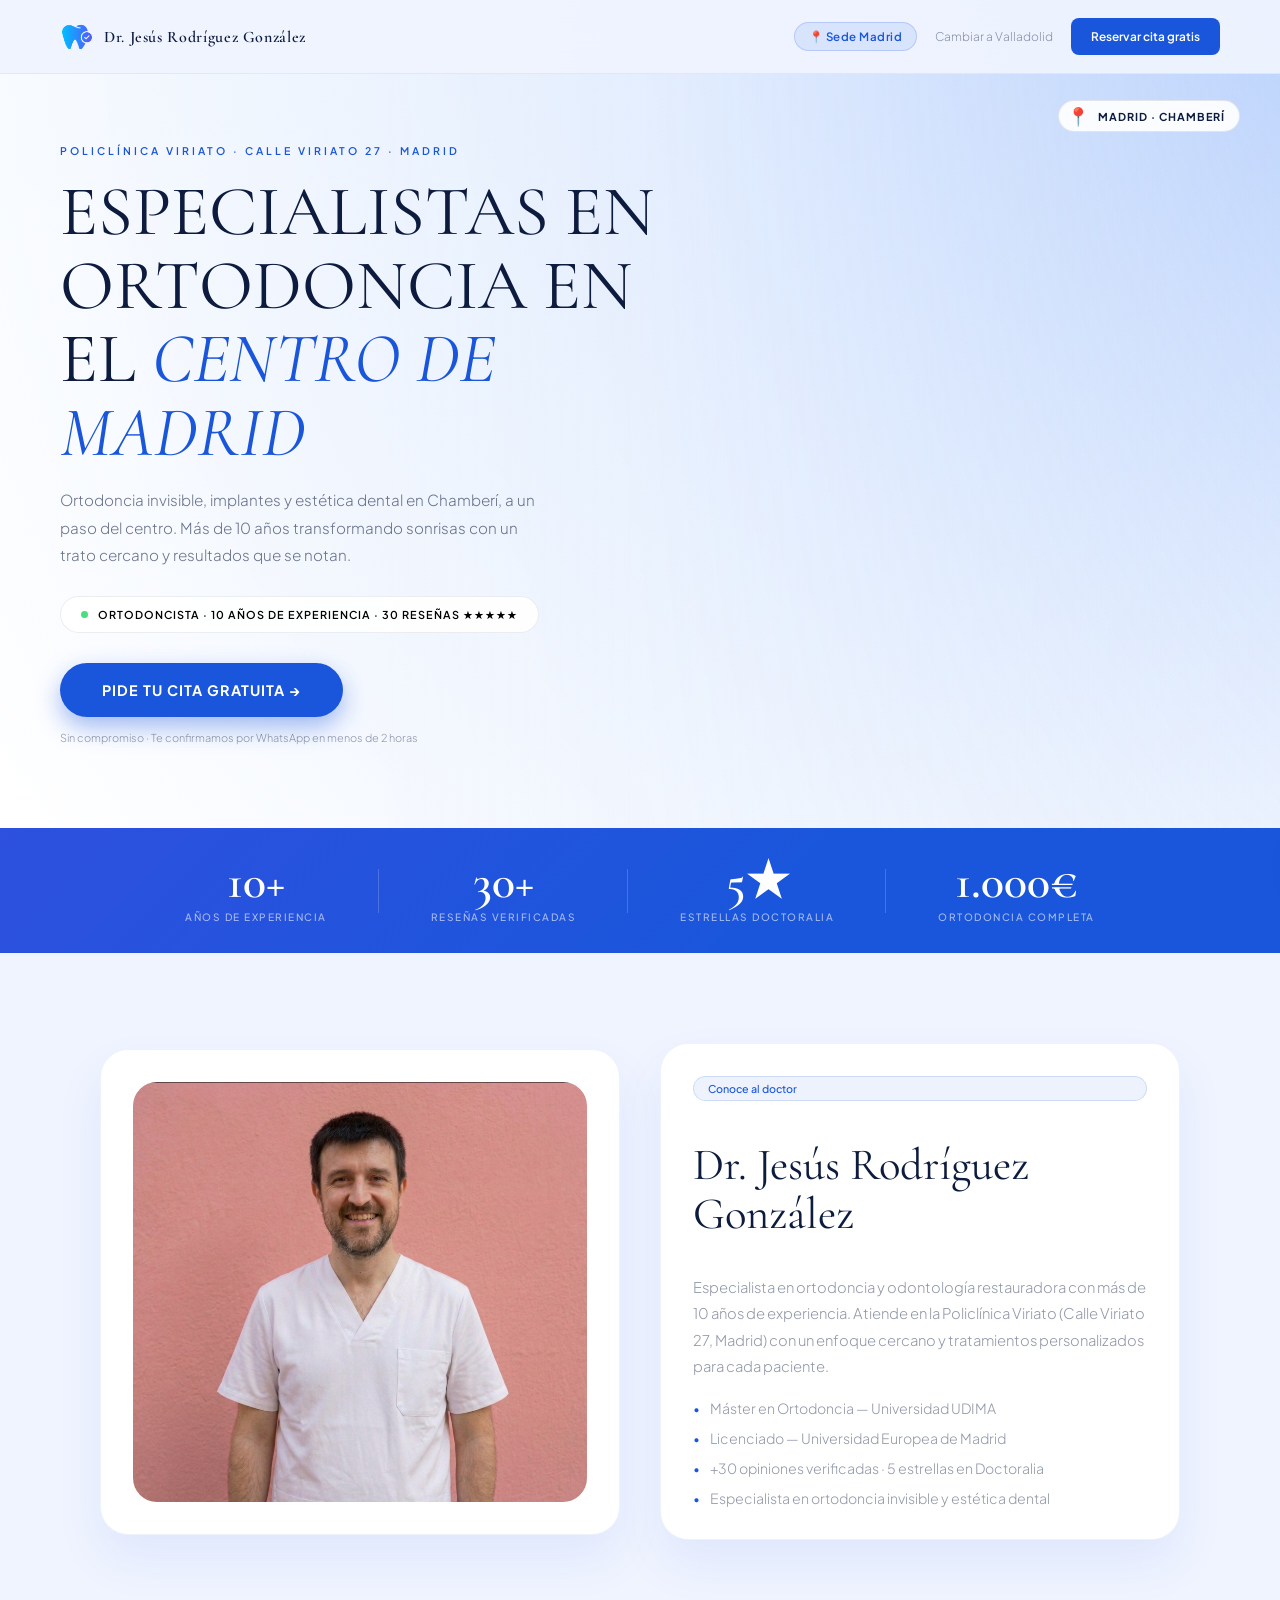
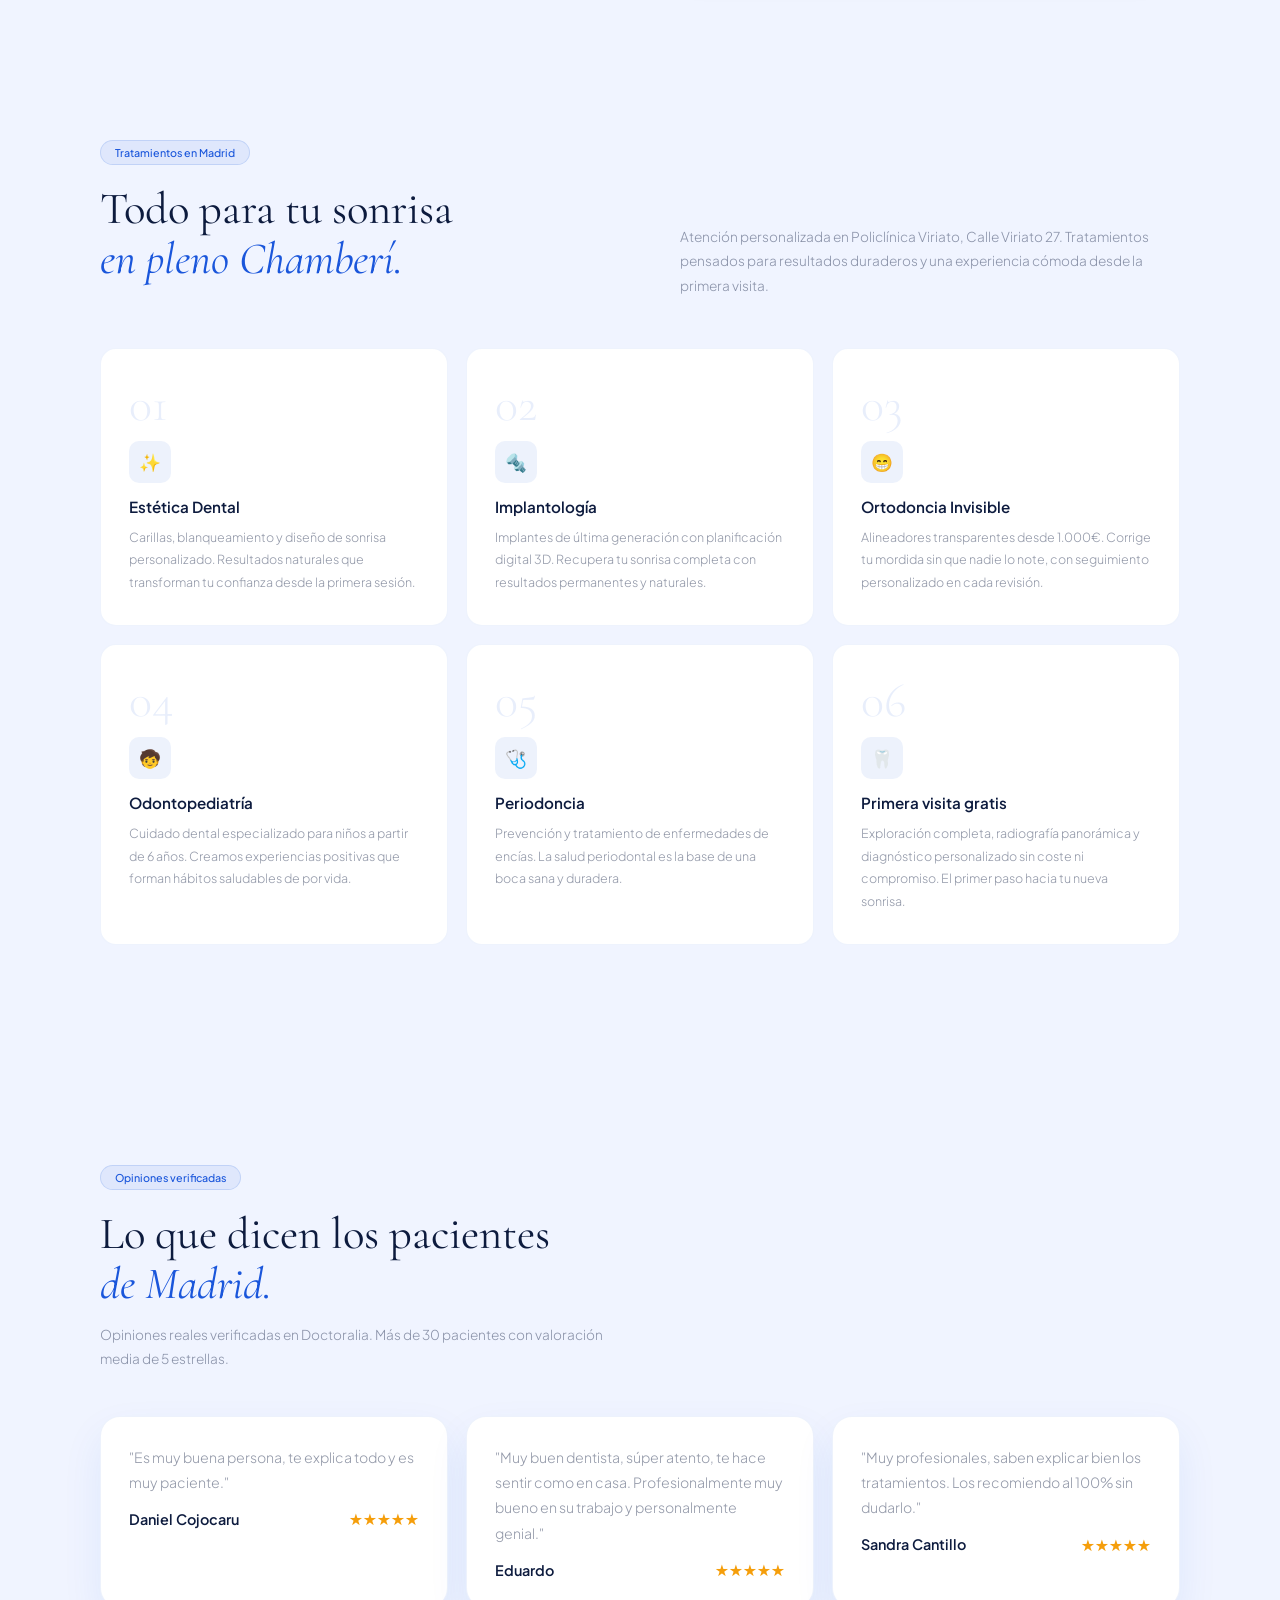
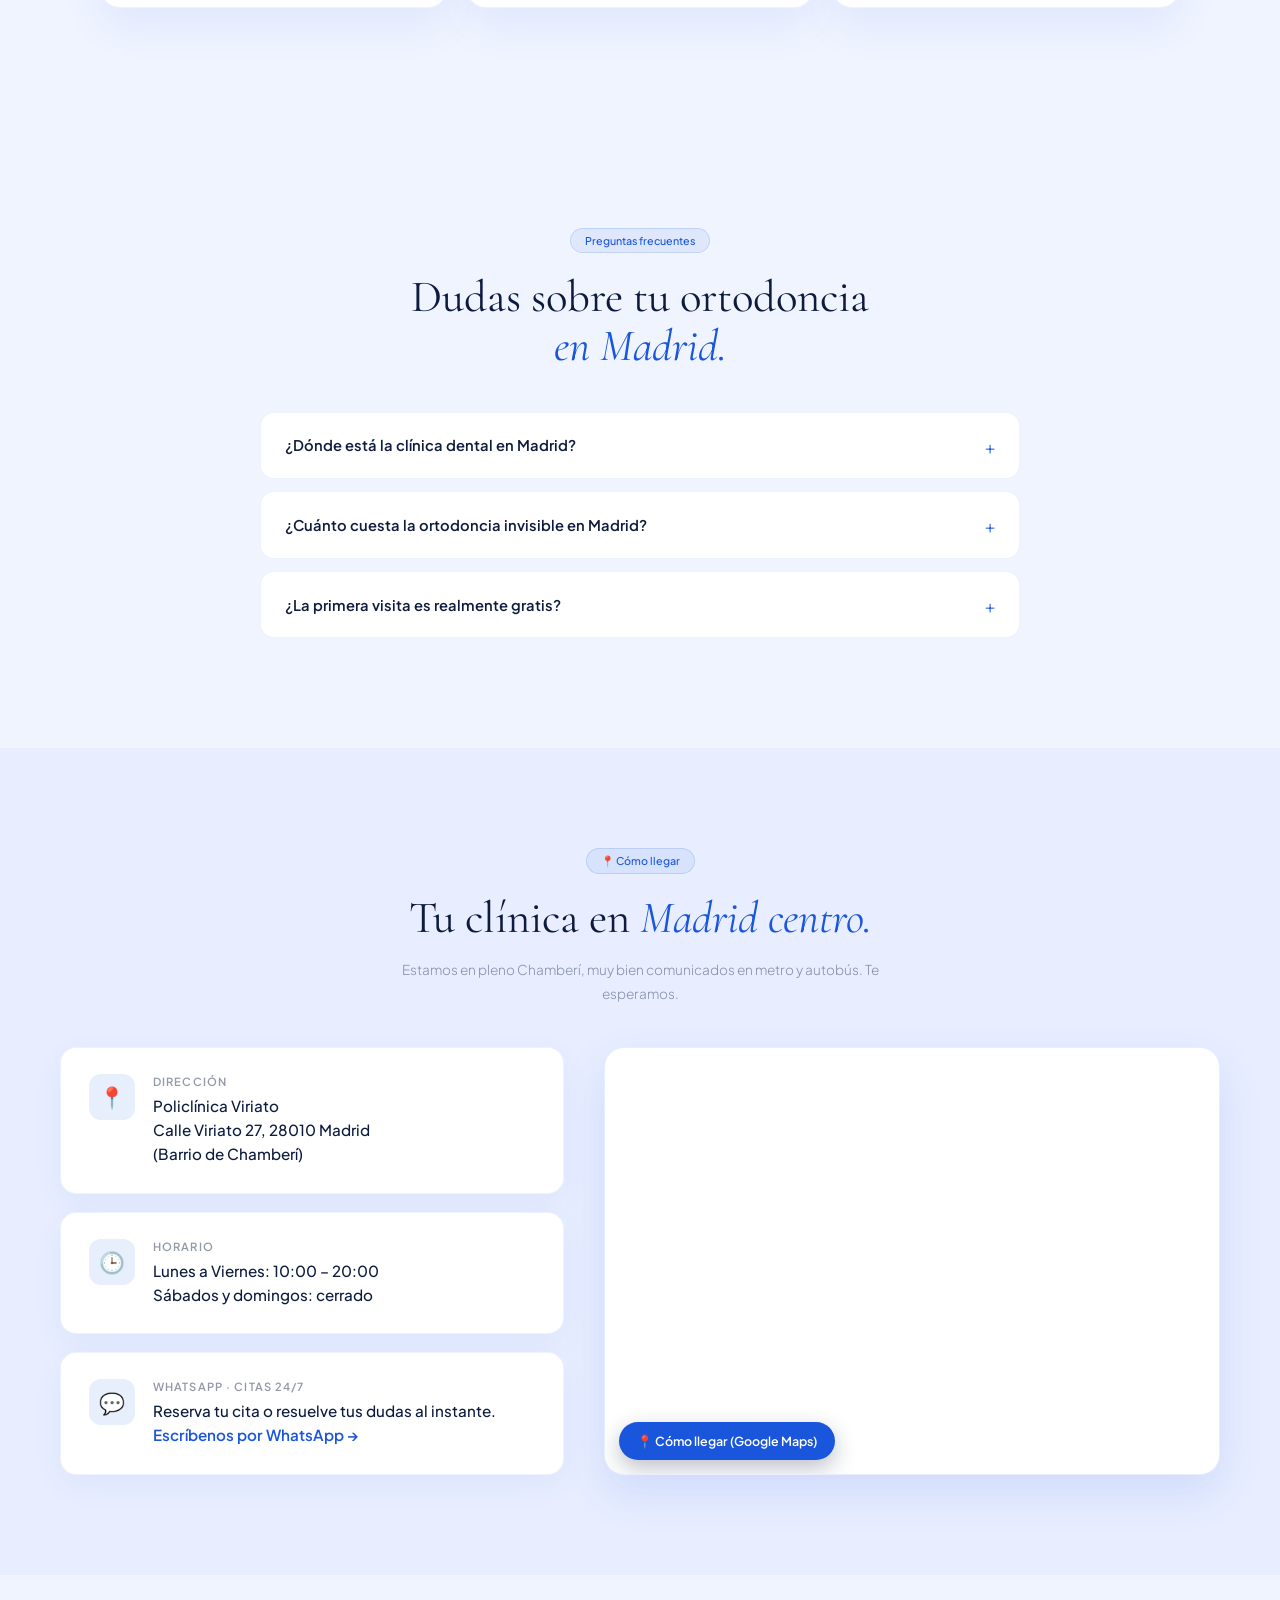
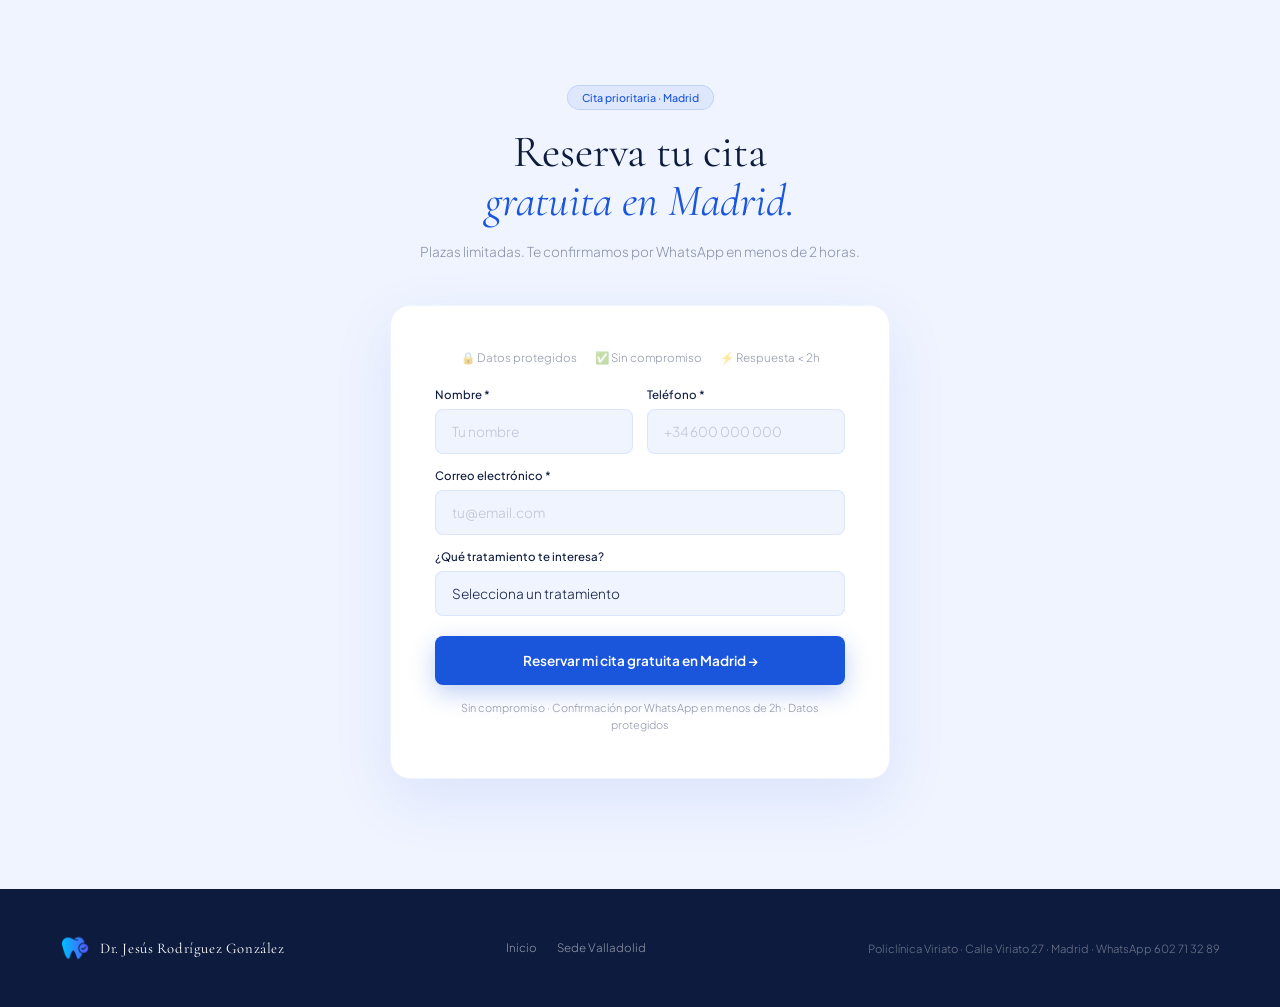
==== madrid/index.html @ 34d4d2a5 "Madrid: cerrado los sabados (corregir horario) https://claude.ai/code/session_01FhBsgZ3GmyFFV3pFYHw4" ====
<!DOCTYPE html>
<html lang="es">
<head>
<meta charset="UTF-8">
<meta name="viewport" content="width=device-width, initial-scale=1.0">
<title>Ortodoncista en Madrid Centro (Chamberí) | Dr. Jesús Rodríguez González · 1ª Visita Gratis</title>
<meta name="description" content="¿Buscas ortodoncista en Madrid? Ortodoncia invisible, implantes y estética dental en Chamberí (Calle Viriato 27). Primera visita gratuita y ortodoncia completa desde 1.000€. ★ 5/5 con +30 reseñas. Pide cita hoy.">
<meta name="keywords" content="ortodoncista Madrid, ortodoncia invisible Madrid, clínica dental Chamberí, dentista Madrid centro, estética dental Madrid, implantes dentales Madrid, dentista Calle Viriato, ortodoncia Madrid precio, dentista cerca de mí Madrid">
<meta name="robots" content="index, follow">
<link rel="canonical" href="https://institutodentalvalladolid.com/madrid">
<!-- SEO local: geolocalización Madrid (Chamberí) -->
<meta name="geo.region" content="ES-MD">
<meta name="geo.placename" content="Madrid, Chamberí">
<meta name="geo.position" content="40.4359785;-3.7012109">
<meta name="ICBM" content="40.4359785, -3.7012109">
<!-- Open Graph / Redes sociales -->
<meta property="og:type" content="business.business">
<meta property="og:locale" content="es_ES">
<meta property="og:site_name" content="Dr. Jesús Rodríguez González">
<meta property="og:title" content="Ortodoncista en Madrid Centro (Chamberí) — 1ª visita gratis">
<meta property="og:description" content="Ortodoncia invisible, implantes y estética dental en Calle Viriato 27. Ortodoncia completa desde 1.000€.">
<meta property="og:url" content="https://institutodentalvalladolid.com/madrid">
<meta property="og:image" content="https://institutodentalvalladolid.com/Jesus.png">
<meta name="twitter:card" content="summary_large_image">
<link rel="shortcut icon" href="../icono.png" type="image/x-icon">
<link href="https://fonts.googleapis.com/css2?family=Cormorant+Garamond:ital,wght@0,300;0,400;0,500;0,600;1,300;1,400&family=Plus+Jakarta+Sans:wght@300;400;500;600;700&display=swap" rel="stylesheet">
<link rel="stylesheet" href="../assets/styles.css">

<!-- SEO LOCAL: datos estructurados de negocio en Madrid -->
<script type="application/ld+json">
{
  "@context": "https://schema.org",
  "@type": "Dentist",
  "name": "Dr. Jesús Rodríguez González — Sede Madrid",
  "image": "https://institutodentalvalladolid.com/Jesus.png",
  "url": "https://institutodentalvalladolid.com/madrid",
  "telephone": "+34602713289",
  "priceRange": "€€",
  "address": {
    "@type": "PostalAddress",
    "streetAddress": "Calle Viriato 27, Policlínica Viriato",
    "addressLocality": "Madrid",
    "postalCode": "28010",
    "addressRegion": "Madrid",
    "addressCountry": "ES"
  },
  "geo": { "@type": "GeoCoordinates", "latitude": 40.4359785, "longitude": -3.7012109 },
  "hasMap": "https://maps.google.com/?q=40.4359785,-3.7012109",
  "openingHoursSpecification": [{
    "@type": "OpeningHoursSpecification",
    "dayOfWeek": ["Monday","Tuesday","Wednesday","Thursday","Friday"],
    "opens": "10:00", "closes": "20:00"
  }],
  "aggregateRating": { "@type": "AggregateRating", "ratingValue": "5", "reviewCount": "30" }
}
</script>
<script type="application/ld+json">
{
  "@context": "https://schema.org",
  "@type": "BreadcrumbList",
  "itemListElement": [
    { "@type": "ListItem", "position": 1, "name": "Inicio", "item": "https://institutodentalvalladolid.com/" },
    { "@type": "ListItem", "position": 2, "name": "Sede Madrid", "item": "https://institutodentalvalladolid.com/madrid" }
  ]
}
</script>
<script type="application/ld+json">
{
  "@context": "https://schema.org",
  "@type": "FAQPage",
  "mainEntity": [
    { "@type": "Question", "name": "¿Dónde está la clínica dental en Madrid?", "acceptedAnswer": { "@type": "Answer", "text": "Estamos en la Policlínica Viriato, Calle Viriato 27 (28010), en el barrio de Chamberí, muy cerca del centro de Madrid y bien comunicados en metro y autobús." } },
    { "@type": "Question", "name": "¿Cuánto cuesta la ortodoncia invisible en Madrid?", "acceptedAnswer": { "@type": "Answer", "text": "La ortodoncia completa con alineadores invisibles está disponible desde 1.000€, con revisiones y retención incluidas y financiación sin intereses." } },
    { "@type": "Question", "name": "¿La primera visita es gratis?", "acceptedAnswer": { "@type": "Answer", "text": "Sí. La primera visita en nuestra sede de Madrid es gratuita e incluye exploración completa, radiografía panorámica y diagnóstico personalizado, sin compromiso." } }
  ]
}
</script>
</head>
<body>
<div id="scroll-progress"></div>

<nav>
  <a href="../index.html" class="nav-logo">
    <img src="../icono.png" alt="Logo Dr. Jesús Rodríguez González" class="nav-logo-icon">
    <span class="nav-logo-text">Dr. Jesús Rodríguez González</span>
  </a>
  <div class="nav-right">
    <span class="nav-sede-badge">📍 Sede Madrid</span>
    <a href="../valladolid/" class="nav-link">Cambiar a Valladolid</a>
    <a href="#reserva" class="nav-cta">Reservar cita gratis</a>
  </div>
</nav>

<!-- ===================== HERO ===================== -->
<section class="hero">
  <div class="hero-photo" style="background-image:url('../Jesus2.png');"></div>
  <div class="hero-overlay"></div>
  <div class="hero-location"><span style="font-size:18px;line-height:1;">📍</span><span>Madrid · Chamberí</span></div>
  <div class="hero-inner">
    <div class="hero-text-panel">
      <div class="hero-tagline reveal">Policlínica Viriato · Calle Viriato 27 · Madrid</div>
      <h1 class="hero-title reveal reveal-delay-1">Especialistas en ortodoncia en el <em>centro de Madrid</em></h1>
      <p class="hero-lead reveal reveal-delay-2">
        Ortodoncia invisible, implantes y estética dental en Chamberí, a un paso del centro.
        Más de 10 años transformando sonrisas con un trato cercano y resultados que se notan.
      </p>
      <div class="hero-pill reveal reveal-delay-2">
        <span class="hero-pill-dot"></span>
        Ortodoncista · 10 años de experiencia · 30 reseñas ★★★★★
      </div>
      <a href="#reserva" class="hero-cta reveal reveal-delay-3">Pide tu cita gratuita →</a>
      <div class="hero-cta-note reveal reveal-delay-3">Sin compromiso · Te confirmamos por WhatsApp en menos de 2 horas</div>
    </div>
  </div>
</section>

<!-- ===================== STATS ===================== -->
<div class="stats-banner">
  <div class="stat-item"><span class="stat-num" data-target="10" data-suffix="+">10+</span><span class="stat-label">Años de experiencia</span></div>
  <div class="stat-item"><span class="stat-num" data-target="30" data-suffix="+">30+</span><span class="stat-label">Reseñas verificadas</span></div>
  <div class="stat-item"><span class="stat-num" data-target="5" data-suffix="★">5★</span><span class="stat-label">Estrellas Doctoralia</span></div>
  <div class="stat-item"><span class="stat-num">1.000€</span><span class="stat-label">Ortodoncia completa</span></div>
</div>

<!-- ===================== ABOUT ===================== -->
<section class="about">
  <div class="about-card reveal reveal-delay-1">
    <img src="../Jesus.png" alt="Dr. Jesús Rodríguez González, ortodoncista en Madrid">
  </div>
  <div class="about-card reveal reveal-delay-2">
    <div class="section-eyebrow">Conoce al doctor</div>
    <h2 class="section-title">Dr. Jesús Rodríguez González</h2>
    <p class="about-text">Especialista en ortodoncia y odontología restauradora con más de 10 años de experiencia. Atiende en la Policlínica Viriato (Calle Viriato 27, Madrid) con un enfoque cercano y tratamientos personalizados para cada paciente.</p>
    <div class="about-list">
      <span>Máster en Ortodoncia — Universidad UDIMA</span>
      <span>Licenciado — Universidad Europea de Madrid</span>
      <span>+30 opiniones verificadas · 5 estrellas en Doctoralia</span>
      <span>Especialista en ortodoncia invisible y estética dental</span>
    </div>
  </div>
</section>

<!-- ===================== SERVICIOS ===================== -->
<section class="section" id="servicios">
  <div class="features-header reveal">
    <div>
      <div class="section-eyebrow">Tratamientos en Madrid</div>
      <h2 class="section-title">Todo para tu sonrisa<br><em>en pleno Chamberí.</em></h2>
    </div>
    <p class="section-desc">Atención personalizada en Policlínica Viriato, Calle Viriato 27. Tratamientos pensados para resultados duraderos y una experiencia cómoda desde la primera visita.</p>
  </div>
  <div class="features-grid">
    <div class="feature-card reveal reveal-delay-1"><div class="feature-num">01</div><div class="feature-icon-wrap">✨</div><div class="feature-title">Estética Dental</div><p class="feature-text">Carillas, blanqueamiento y diseño de sonrisa personalizado. Resultados naturales que transforman tu confianza desde la primera sesión.</p></div>
    <div class="feature-card reveal reveal-delay-2"><div class="feature-num">02</div><div class="feature-icon-wrap">🔩</div><div class="feature-title">Implantología</div><p class="feature-text">Implantes de última generación con planificación digital 3D. Recupera tu sonrisa completa con resultados permanentes y naturales.</p></div>
    <div class="feature-card reveal reveal-delay-3"><div class="feature-num">03</div><div class="feature-icon-wrap">😁</div><div class="feature-title">Ortodoncia Invisible</div><p class="feature-text">Alineadores transparentes desde 1.000€. Corrige tu mordida sin que nadie lo note, con seguimiento personalizado en cada revisión.</p></div>
    <div class="feature-card reveal reveal-delay-1"><div class="feature-num">04</div><div class="feature-icon-wrap">🧒</div><div class="feature-title">Odontopediatría</div><p class="feature-text">Cuidado dental especializado para niños a partir de 6 años. Creamos experiencias positivas que forman hábitos saludables de por vida.</p></div>
    <div class="feature-card reveal reveal-delay-2"><div class="feature-num">05</div><div class="feature-icon-wrap">🩺</div><div class="feature-title">Periodoncia</div><p class="feature-text">Prevención y tratamiento de enfermedades de encías. La salud periodontal es la base de una boca sana y duradera.</p></div>
    <div class="feature-card reveal reveal-delay-3"><div class="feature-num">06</div><div class="feature-icon-wrap">🦷</div><div class="feature-title">Primera visita gratis</div><p class="feature-text">Exploración completa, radiografía panorámica y diagnóstico personalizado sin coste ni compromiso. El primer paso hacia tu nueva sonrisa.</p></div>
  </div>
</section>

<!-- ===================== TESTIMONIOS ===================== -->
<section class="section" id="testimonios">
  <div class="section-eyebrow reveal">Opiniones verificadas</div>
  <h2 class="section-title reveal">Lo que dicen los pacientes<br><em>de Madrid.</em></h2>
  <p class="section-desc reveal" style="margin-top:14px;">Opiniones reales verificadas en Doctoralia. Más de 30 pacientes con valoración media de 5 estrellas.</p>
  <div class="testimonials-grid">
    <article class="testimonial-card reveal reveal-delay-1"><div class="testimonial-body"><p class="testimonial-text">"Es muy buena persona, te explica todo y es muy paciente."</p><div class="testimonial-meta"><span>Daniel Cojocaru</span><span class="testimonial-stars">★★★★★</span></div></div></article>
    <article class="testimonial-card reveal reveal-delay-2"><div class="testimonial-body"><p class="testimonial-text">"Muy buen dentista, súper atento, te hace sentir como en casa. Profesionalmente muy bueno en su trabajo y personalmente genial."</p><div class="testimonial-meta"><span>Eduardo</span><span class="testimonial-stars">★★★★★</span></div></div></article>
    <article class="testimonial-card reveal reveal-delay-3"><div class="testimonial-body"><p class="testimonial-text">"Muy profesionales, saben explicar bien los tratamientos. Los recomiendo al 100% sin dudarlo."</p><div class="testimonial-meta"><span>Sandra Cantillo</span><span class="testimonial-stars">★★★★★</span></div></div></article>
  </div>
</section>

<!-- ===================== FAQ (SEO local + featured snippets) ===================== -->
<section class="section" id="faq">
  <div style="text-align:center;max-width:680px;margin:0 auto;">
    <div class="section-eyebrow reveal">Preguntas frecuentes</div>
    <h2 class="section-title reveal">Dudas sobre tu ortodoncia<br><em>en Madrid.</em></h2>
  </div>
  <div class="faq-list">
    <details class="faq-item reveal reveal-delay-1">
      <summary>¿Dónde está la clínica dental en Madrid?</summary>
      <div class="faq-answer">Estamos en la <strong>Policlínica Viriato, Calle Viriato 27 (28010)</strong>, en pleno barrio de Chamberí, a pocos minutos del centro de Madrid y muy bien comunicados en metro (Iglesia / Quevedo) y autobús.</div>
    </details>
    <details class="faq-item reveal reveal-delay-2">
      <summary>¿Cuánto cuesta la ortodoncia invisible en Madrid?</summary>
      <div class="faq-answer">La ortodoncia completa con alineadores invisibles está disponible <strong>desde 1.000€</strong>, con revisiones y retención final incluidas. Además ofrecemos financiación sin intereses para que cuides tu sonrisa con total tranquilidad.</div>
    </details>
    <details class="faq-item reveal reveal-delay-3">
      <summary>¿La primera visita es realmente gratis?</summary>
      <div class="faq-answer">Sí. Tu primera visita en la sede de Madrid es <strong>gratuita y sin compromiso</strong>: incluye exploración completa, radiografía panorámica y un diagnóstico personalizado con presupuesto cerrado.</div>
    </details>
  </div>
</section>

<!-- ===================== CONTACTO + MAPA ===================== -->
<section class="contact-section" id="contacto">
  <div style="max-width:1200px;margin:0 auto 40px;text-align:center;">
    <div class="section-eyebrow reveal">📍 Cómo llegar</div>
    <h2 class="section-title reveal">Tu clínica en <em>Madrid centro.</em></h2>
    <p class="section-desc reveal" style="margin:10px auto 0;">Estamos en pleno Chamberí, muy bien comunicados en metro y autobús. Te esperamos.</p>
  </div>
  <div class="contact-container">
    <div class="contact-info">
      <div class="contact-card reveal reveal-delay-1">
        <div class="contact-icon">📍</div>
        <div>
          <div class="contact-card-title">Dirección</div>
          <div class="contact-card-value">Policlínica Viriato<br>Calle Viriato 27, 28010 Madrid<br>(Barrio de Chamberí)</div>
        </div>
      </div>
      <div class="contact-card reveal reveal-delay-2">
        <div class="contact-icon">🕒</div>
        <div>
          <div class="contact-card-title">Horario</div>
          <div class="contact-card-value">Lunes a Viernes: 10:00 – 20:00<br>Sábados y domingos: cerrado</div>
        </div>
      </div>
      <div class="contact-card reveal reveal-delay-3">
        <div class="contact-icon">💬</div>
        <div>
          <div class="contact-card-title">WhatsApp · Citas 24/7</div>
          <div class="contact-card-value">Reserva tu cita o resuelve tus dudas al instante.<br><a href="https://wa.me/34602713289?text=Hola%2C%20quiero%20pedir%20cita%20en%20la%20sede%20de%20Madrid" target="_blank" rel="noopener">Escríbenos por WhatsApp →</a></div>
        </div>
      </div>
    </div>
    <div class="contact-map reveal reveal-delay-2">
      <iframe
        src="https://www.openstreetmap.org/export/embed.html?bbox=-3.7052%2C40.4335%2C-3.6972%2C40.4385&layer=mapnik&marker=40.4359785%2C-3.7012109"
        style="border:0;width:100%;height:100%;min-height:400px;display:block;"
        loading="lazy" title="Ubicación sede Madrid — Policlínica Viriato, Calle Viriato 27"></iframe>
      <a class="map-cta" href="https://www.google.com/maps/dir/?api=1&destination=40.4359785,-3.7012109" target="_blank" rel="noopener">📍 Cómo llegar (Google Maps)</a>
    </div>
  </div>
</section>

<!-- ===================== FORMULARIO DE CAPTACIÓN ===================== -->
<section class="form-section" id="reserva">
  <div class="section-eyebrow reveal" style="margin:0 auto 18px;">Cita prioritaria · Madrid</div>
  <h2 class="section-title reveal">Reserva tu cita<br><em>gratuita en Madrid.</em></h2>
  <p class="section-desc reveal" style="margin:10px auto 0;text-align:center;">Plazas limitadas. Te confirmamos por WhatsApp en menos de 2 horas.</p>

  <div class="form-wrap reveal">
    <div class="form-trust" style="margin-bottom:22px;">
      <span>🔒 Datos protegidos</span><span>✅ Sin compromiso</span><span>⚡ Respuesta &lt; 2h</span>
    </div>

    <div class="form-error-msg" id="form-error">
      Ha ocurrido un error al enviar el formulario. Por favor, inténtalo de nuevo o escríbenos por WhatsApp al 602 71 32 89.
    </div>

    <!-- action apunta al webhook de n8n · method POST · funciona también sin JavaScript -->
    <form id="lead-form" action="https://clinicas-dentales-n8n.blpzay.easypanel.host/webhook/dental-lead-web" method="POST">
      <!-- CAMPO OCULTO CLAVE PARA LA AUTOMATIZACIÓN POR SEDE -->
      <input type="hidden" name="sede" value="madrid">

      <div id="form-fields">
        <div class="form-row">
          <div class="form-group">
            <label class="form-label" for="f-nombre">Nombre *</label>
            <input type="text" id="f-nombre" name="nombre" class="form-input" placeholder="Tu nombre" required>
          </div>
          <div class="form-group">
            <label class="form-label" for="f-telefono">Teléfono *</label>
            <input type="tel" id="f-telefono" name="telefono" class="form-input" placeholder="+34 600 000 000" required>
          </div>
        </div>
        <div class="form-group">
          <label class="form-label" for="f-email">Correo electrónico *</label>
          <input type="email" id="f-email" name="email" class="form-input" placeholder="tu@email.com" required>
        </div>
        <div class="form-group">
          <label class="form-label" for="f-tratamiento">¿Qué tratamiento te interesa?</label>
          <select id="f-tratamiento" name="tratamiento" class="form-select">
            <option value="" disabled selected>Selecciona un tratamiento</option>
            <option>Revisión y limpieza</option>
            <option>Estética dental</option>
            <option>Implantes dentales</option>
            <option>Ortodoncia invisible</option>
            <option>Otro tratamiento</option>
          </select>
        </div>
        <button class="btn-submit" id="btn-submit" type="submit">Reservar mi cita gratuita en Madrid →</button>
        <p class="form-note">Sin compromiso · Confirmación por WhatsApp en menos de 2h · Datos protegidos</p>
      </div>
    </form>

    <div class="form-success" id="form-success">
      <div class="form-success-icon">✅</div>
      <div class="form-success-title">¡Solicitud recibida!</div>
      <p class="form-success-text">En menos de 2 horas recibirás un WhatsApp del equipo de Madrid para confirmar tu cita gratuita.<br><br>Revisa también tu email, te hemos enviado un resumen de tu solicitud.</p>
    </div>
  </div>
</section>

<footer>
  <a href="../index.html" class="footer-logo">
    <img src="../icono.png" alt="Logo" class="footer-logo-icon">
    <span class="footer-logo-text">Dr. Jesús Rodríguez González</span>
  </a>
  <div class="footer-links">
    <a href="../index.html">Inicio</a>
    <a href="../valladolid/">Sede Valladolid</a>
  </div>
  <div class="footer-text">Policlínica Viriato · Calle Viriato 27 · Madrid · WhatsApp 602 71 32 89</div>
</footer>

<div id="toast"></div>

<script src="../assets/app.js"></script>
</body>
</html>
---- assets/styles.css ----
/* =================================================================
   Dr. Jesús Rodríguez González — Sistema de diseño compartido
   Arquitectura "Landing por Sede" (Madrid · Valladolid)
   Una única fuente de estilos para HOME + ambas sedes.
   ================================================================= */

*, *::before, *::after { margin: 0; padding: 0; box-sizing: border-box; }

:root {
  --blue: #1a56db;
  --blue-light: #3b82f6;
  --blue-soft: rgba(26,86,219,0.1);
  --bg: #f0f4ff;
  --bg2: #e8eeff;
  --dark: #0d1b3e;
  --text: #0d1b3e;
  --text-muted: rgba(13,27,62,0.45);
  --text-light: rgba(13,27,62,0.6);
  --white: #ffffff;
  /* Acento secundario para diferenciar la sede de Valladolid */
  --green: #0e9f6e;
  --green-light: #31c48d;
}

html { scroll-behavior: smooth; }
body {
  background: var(--bg);
  color: var(--text);
  font-family: 'Plus Jakarta Sans', sans-serif;
  font-weight: 300;
  overflow-x: hidden;
}

/* Acento por sede: añadir class="sede-valladolid" al <body> */
body.sede-valladolid {
  --blue: #0e9f6e;
  --blue-light: #31c48d;
  --blue-soft: rgba(14,159,110,0.1);
}

a { color: inherit; }

/* =================== NAV =================== */
nav {
  position: fixed; top: 0; left: 0; right: 0; z-index: 100;
  padding: 18px 60px;
  display: flex; justify-content: space-between; align-items: center;
  background: rgba(240,244,255,0.94);
  backdrop-filter: blur(20px);
  border-bottom: 1px solid rgba(26,86,219,0.08);
  transition: padding 0.35s ease, box-shadow 0.35s ease;
}
nav.scrolled { padding: 10px 60px; box-shadow: 0 6px 28px rgba(26,86,219,0.13); }
.nav-logo { display: flex; align-items: center; gap: 10px; text-decoration: none; }
.nav-logo-icon { width: 34px; height: 34px; object-fit: contain; }
.nav-logo-text {
  font-family: 'Cormorant Garamond', serif;
  font-size: 1rem; font-weight: 600; color: var(--dark); letter-spacing: 0.04em;
}
.nav-sede-badge {
  display: inline-flex; align-items: center; gap: 7px;
  background: var(--blue-soft); border: 1px solid rgba(26,86,219,0.18);
  color: var(--blue); padding: 6px 14px; border-radius: 50px;
  font-size: 0.72rem; font-weight: 600; letter-spacing: 0.04em;
}
.nav-right { display: flex; align-items: center; gap: 18px; }
.nav-link { font-size: 0.75rem; color: var(--text-muted); text-decoration: none; transition: color 0.3s; }
.nav-link:hover { color: var(--blue); }
.nav-cta {
  display: inline-flex; align-items: center; justify-content: center;
  background: var(--blue); color: white;
  padding: 11px 20px; font-size: 0.74rem; font-weight: 600;
  text-decoration: none; border: none; border-radius: 8px;
  transition: all 0.3s ease; cursor: pointer;
}
.nav-cta:hover { background: var(--blue-light); box-shadow: 0 4px 14px rgba(26,86,219,0.25); transform: translateY(-1px); }

/* =================== HERO BASE =================== */
.hero {
  position: relative; width: 100%; min-height: 92vh;
  overflow: hidden; display: flex; align-items: center;
  background: linear-gradient(180deg, rgba(59,130,246,0.08) 0%, rgba(255,255,255,0.96) 100%);
  padding: 120px 0 60px;
}
.hero-photo {
  position: absolute; inset: 0;
  background-position: center 25%; background-size: cover; background-repeat: no-repeat;
  filter: brightness(1) saturate(1.4);
  pointer-events: none; z-index: 0; will-change: transform;
}
.hero-overlay {
  position: absolute; inset: 0;
  background: radial-gradient(circle at top right, rgba(59,130,246,0.22), transparent 100%),
              linear-gradient(90deg, rgba(255,255,255,0.96) 30%, rgba(255,255,255,0.9) 50%, transparent 100%);
  z-index: 1;
}
.hero-inner {
  position: relative; z-index: 2; width: 100%; max-width: 1280px; margin: 0 auto;
  display: flex; justify-content: flex-start; padding: 0 60px;
}
.hero-text-panel { width: 52%; display: flex; flex-direction: column; justify-content: center; }
.hero-tagline { font-size: 0.66rem; font-weight: 600; letter-spacing: 3px; text-transform: uppercase; color: var(--blue); margin-bottom: 18px; }
.hero-title { font-family: 'Cormorant Garamond', serif; font-size: clamp(2.4rem, 6vw, 4.4rem); font-weight: 400; line-height: 1.05; color: var(--dark); text-transform: uppercase; margin-bottom: 16px; }
.hero-title em { font-style: italic; color: var(--blue); }
.hero-lead { font-size: 0.95rem; line-height: 1.8; color: var(--text-light); max-width: 480px; margin-bottom: 28px; }
.hero-pill {
  display: inline-flex; align-items: center; gap: 10px;
  background: rgba(255,255,255,0.95); border: 1px solid rgba(13,27,62,0.08);
  color: #000; font-size: 0.68rem; font-weight: 600; letter-spacing: 1px;
  text-transform: uppercase; padding: 11px 20px; border-radius: 50px;
  margin-bottom: 30px; width: fit-content;
}
.hero-pill-dot { width: 7px; height: 7px; background: #4ade80; border-radius: 50%; flex-shrink: 0; animation: heroPulse 1.8s infinite; }
@keyframes heroPulse { 0%,100%{opacity:1} 50%{opacity:.2} }
.hero-cta {
  display: inline-block; background: var(--blue); color: white;
  font-size: 0.9rem; font-weight: 700; letter-spacing: 1px; text-transform: uppercase;
  text-decoration: none; padding: 18px 42px; border-radius: 60px; width: fit-content;
  border: none; cursor: pointer; transition: all 0.3s ease;
  box-shadow: 0 10px 25px rgba(26,86,219,0.4); animation: ctaPulse 2.4s infinite;
}
.hero-cta:hover { background: var(--blue-light); transform: translateY(-3px); box-shadow: 0 15px 35px rgba(26,86,219,0.6); }
@keyframes ctaPulse { 0%{box-shadow:0 0 0 0 rgba(26,86,219,0.4);} 70%{box-shadow:0 0 0 14px rgba(26,86,219,0);} 100%{box-shadow:0 0 0 0 rgba(26,86,219,0);} }
.hero-cta-note { margin-top: 14px; font-size: 0.68rem; color: var(--text-muted); }
.hero-location {
  position: absolute; top: 100px; right: 40px; z-index: 10;
  display: flex; align-items: center; gap: 8px;
  background: rgba(255,255,255,0.9); border: 1px solid rgba(13,27,62,0.1);
  border-radius: 50px; padding: 6px 14px 6px 8px; backdrop-filter: blur(6px);
  font-size: 0.68rem; font-weight: 700; color: var(--dark); letter-spacing: 1px; text-transform: uppercase;
}

/* =================== STATS BANNER =================== */
.stats-banner { background: var(--blue); padding: 30px 60px; display: flex; justify-content: center; overflow: hidden; position: relative; }
.stats-banner::before { content: ''; position: absolute; inset: 0; background: linear-gradient(135deg, rgba(124,58,237,0.2) 0%, transparent 60%); pointer-events: none; }
.stat-item { display: flex; flex-direction: column; align-items: center; padding: 0 52px; position: relative; }
.stat-item:not(:last-child)::after { content: ''; position: absolute; right: 0; top: 50%; transform: translateY(-50%); width: 1px; height: 44px; background: rgba(255,255,255,0.18); }
.stat-num { font-family: 'Cormorant Garamond', serif; font-size: 3rem; font-weight: 600; color: white; line-height: 1; }
.stat-label { font-size: 0.63rem; font-weight: 500; color: rgba(255,255,255,0.6); text-transform: uppercase; letter-spacing: 1.5px; margin-top: 5px; text-align: center; }

/* =================== SECTION HELPERS =================== */
.section { padding: 110px 60px; max-width: 1200px; margin: 0 auto; }
.section-eyebrow { display: inline-flex; align-items: center; gap: 8px; background: rgba(26,86,219,0.08); border: 1px solid rgba(26,86,219,0.15); color: var(--blue); padding: 5px 14px; border-radius: 100px; font-size: 0.67rem; font-weight: 500; margin-bottom: 20px; }
.section-title { font-family: 'Cormorant Garamond', serif; font-size: clamp(2rem, 3.5vw, 3.2rem); font-weight: 400; line-height: 1.1; color: var(--dark); margin-bottom: 14px; }
.section-title em { font-style: italic; color: var(--blue); }
.section-desc { font-size: 0.85rem; line-height: 1.8; color: var(--text-muted); max-width: 520px; }

/* =================== ABOUT =================== */
.about { padding: 90px 60px; max-width: 1200px; margin: 0 auto; display: grid; grid-template-columns: 1fr 1fr; gap: 40px; align-items: center; }
.about-card { background: white; border-radius: 28px; border: 1px solid rgba(26,86,219,0.08); padding: 32px; box-shadow: 0 24px 48px rgba(26,86,219,0.08); display: grid; gap: 20px; }
.about-card img { width: 100%; border-radius: 24px; object-fit: cover; min-height: 420px; }
.about-text { font-size: 0.92rem; line-height: 1.8; color: var(--text-muted); }
.about-list { display: grid; gap: 12px; font-size: 0.88rem; color: var(--text-muted); }
.about-list span { display: inline-flex; align-items: center; gap: 10px; }
.about-list span::before { content: '•'; color: var(--blue); }

/* =================== FEATURES / SERVICES =================== */
.features-header { display: grid; grid-template-columns: 1fr 1fr; gap: 80px; align-items: end; margin-bottom: 50px; }
.features-grid { display: grid; grid-template-columns: repeat(3,1fr); gap: 18px; }
.feature-card { background: white; border-radius: 16px; padding: 32px 28px; border: 1px solid rgba(26,86,219,0.07); transition: all 0.3s; position: relative; overflow: hidden; }
.feature-card::before { content: ''; position: absolute; inset: 0; background: linear-gradient(135deg, rgba(26,86,219,0.04) 0%, transparent 60%); opacity: 0; transition: opacity 0.3s; pointer-events: none; }
.feature-card:hover { transform: translateY(-4px); box-shadow: 0 20px 48px rgba(26,86,219,0.1); border-color: rgba(26,86,219,0.18); }
.feature-card:hover::before { opacity: 1; }
.feature-num { font-family: 'Cormorant Garamond', serif; font-size: 3rem; font-weight: 300; color: var(--blue-soft); line-height: 1; margin-bottom: 12px; }
.feature-icon-wrap { width: 42px; height: 42px; background: rgba(26,86,219,0.08); border-radius: 10px; display: flex; align-items: center; justify-content: center; font-size: 1.1rem; margin-bottom: 14px; }
.feature-title { font-size: 0.95rem; font-weight: 600; color: var(--dark); margin-bottom: 10px; }
.feature-text { font-size: 0.78rem; line-height: 1.8; color: var(--text-muted); }

/* =================== TESTIMONIALS =================== */
.testimonials-grid { display: grid; grid-template-columns: repeat(3, minmax(0, 1fr)); gap: 18px; margin-top: 44px; }
.testimonial-card { background: white; border-radius: 20px; border: 1px solid rgba(26,86,219,0.08); padding: 28px; display: flex; gap: 18px; box-shadow: 0 18px 40px rgba(26,86,219,0.08); transition: transform 0.3s, box-shadow 0.3s; }
.testimonial-card:hover { transform: translateY(-3px); box-shadow: 0 24px 54px rgba(26,86,219,0.12); }
.testimonial-body { display: flex; flex-direction: column; gap: 14px; }
.testimonial-text { font-size: 0.88rem; line-height: 1.8; color: var(--text-muted); }
.testimonial-meta { display: flex; align-items: center; justify-content: space-between; gap: 12px; font-size: 0.9rem; font-weight: 600; color: var(--dark); }
.testimonial-stars { color: #f59e0b; font-size: 0.95rem; }

/* =================== CONTACTO + MAPA =================== */
.contact-section { background: var(--bg2); padding: 100px 60px; }
.contact-container { max-width: 1200px; margin: 0 auto; display: grid; grid-template-columns: 0.9fr 1.1fr; gap: 40px; align-items: stretch; }
.contact-info { display: flex; flex-direction: column; gap: 18px; }
.contact-card { background: white; border: 1px solid rgba(26,86,219,0.08); border-radius: 16px; padding: 26px 28px; display: flex; gap: 18px; align-items: flex-start; box-shadow: 0 10px 30px rgba(26,86,219,0.06); transition: transform 0.3s, box-shadow 0.3s; }
.contact-card:hover { transform: translateY(-2px); box-shadow: 0 16px 38px rgba(26,86,219,0.1); }
.contact-icon { width: 46px; height: 46px; flex-shrink: 0; background: var(--blue-soft); color: var(--blue); border-radius: 12px; display: flex; align-items: center; justify-content: center; font-size: 1.3rem; }
.contact-card-title { font-size: 0.7rem; font-weight: 600; text-transform: uppercase; letter-spacing: 0.1em; color: var(--text-muted); margin-bottom: 6px; }
.contact-card-value { font-size: 0.95rem; font-weight: 500; color: var(--dark); line-height: 1.6; }
.contact-card-value a { color: var(--blue); text-decoration: none; font-weight: 600; }
.contact-card-value a:hover { text-decoration: underline; }
.contact-map { position: relative; border-radius: 20px; overflow: hidden; min-height: 380px; border: 1px solid rgba(26,86,219,0.1); box-shadow: 0 18px 44px rgba(26,86,219,0.12); background: white; }
.contact-map iframe { width: 100%; height: 100%; min-height: 380px; border: 0; display: block; }
.map-cta { position: absolute; left: 14px; bottom: 14px; z-index: 2; display: inline-flex; align-items: center; gap: 8px; background: var(--blue); color: #fff; padding: 11px 18px; border-radius: 50px; font-size: 0.78rem; font-weight: 600; text-decoration: none; box-shadow: 0 8px 22px rgba(13,27,62,0.28); transition: background 0.3s, transform 0.3s; }
.map-cta:hover { background: var(--blue-light); transform: translateY(-2px); }
/* Marcador de posición visual cuando aún no hay iframe real */
.map-placeholder { width: 100%; height: 100%; min-height: 380px; display: flex; flex-direction: column; align-items: center; justify-content: center; gap: 12px; background:
  repeating-linear-gradient(45deg, rgba(26,86,219,0.04), rgba(26,86,219,0.04) 14px, rgba(26,86,219,0.08) 14px, rgba(26,86,219,0.08) 28px); color: var(--blue); text-align: center; padding: 30px; }
.map-placeholder strong { font-size: 1rem; }
.map-placeholder span { font-size: 0.78rem; color: var(--text-muted); max-width: 320px; line-height: 1.6; }

/* =================== FORM =================== */
.form-section { padding: 110px 60px; max-width: 620px; margin: 0 auto; text-align: center; }
.form-wrap { background: white; border-radius: 20px; padding: 44px; margin-top: 40px; box-shadow: 0 20px 60px rgba(26,86,219,0.1); border: 1px solid rgba(26,86,219,0.07); text-align: left; }
.form-trust { display: flex; flex-wrap: wrap; justify-content: center; gap: 18px; margin-bottom: 6px; font-size: 0.72rem; color: var(--text-muted); }
.form-trust span { display: inline-flex; align-items: center; gap: 6px; }
.form-group { margin-bottom: 14px; }
.form-label { display: block; font-size: 0.72rem; font-weight: 500; color: var(--dark); margin-bottom: 7px; }
.form-input, .form-select { width: 100%; background: var(--bg); border: 1.5px solid rgba(26,86,219,0.1); color: var(--text); padding: 13px 16px; border-radius: 8px; font-family: 'Plus Jakarta Sans', sans-serif; font-size: 0.85rem; font-weight: 300; outline: none; transition: border-color 0.3s, box-shadow 0.3s; }
.form-input::placeholder { color: rgba(13,27,62,0.22); }
.form-input:focus, .form-select:focus { border-color: var(--blue); box-shadow: 0 0 0 3px var(--blue-soft); }
.form-select { appearance: none; cursor: pointer; }
.form-row { display: grid; grid-template-columns: 1fr 1fr; gap: 14px; }
.btn-submit { width: 100%; background: var(--blue); color: white; border: none; padding: 16px; border-radius: 8px; font-family: 'Plus Jakarta Sans', sans-serif; font-size: 0.85rem; font-weight: 600; cursor: pointer; transition: all 0.3s; margin-top: 6px; box-shadow: 0 8px 24px rgba(26,86,219,0.28); }
.btn-submit:hover { background: var(--blue-light); transform: translateY(-1px); box-shadow: 0 12px 32px rgba(26,86,219,0.38); }
.btn-submit:disabled { opacity: 0.7; cursor: not-allowed; transform: none; }
.form-note { font-size: 0.68rem; color: var(--text-muted); margin-top: 14px; text-align: center; line-height: 1.6; }
.form-success { display: none; text-align: center; padding: 40px 20px; }
.form-success-icon { font-size: 3rem; margin-bottom: 16px; }
.form-success-title { font-family: 'Cormorant Garamond', serif; font-size: 1.8rem; color: var(--dark); margin-bottom: 10px; }
.form-success-text { font-size: 0.85rem; color: var(--text-muted); line-height: 1.7; }
.form-error-msg { display: none; background: #fef2f2; border: 1px solid #fecaca; color: #dc2626; padding: 12px 16px; border-radius: 8px; font-size: 0.78rem; margin-bottom: 14px; }

/* =================== FOOTER =================== */
footer { background: var(--dark); padding: 44px 60px; display: flex; justify-content: space-between; align-items: center; flex-wrap: wrap; gap: 16px; }
.footer-logo { display: flex; align-items: center; gap: 10px; color: white; text-decoration: none; }
.footer-logo-icon { width: 30px; height: 30px; object-fit: contain; }
.footer-logo-text { font-family: 'Cormorant Garamond', serif; font-size: 0.92rem; font-weight: 400; letter-spacing: 0.04em; }
.footer-text { font-size: 0.7rem; color: rgba(255,255,255,0.4); }
.footer-links { display: flex; gap: 20px; }
.footer-links a { font-size: 0.72rem; color: rgba(255,255,255,0.55); text-decoration: none; transition: color 0.3s; }
.footer-links a:hover { color: white; }

/* =================== REVEAL ANIMATIONS =================== */
.reveal { opacity: 0; transform: translateY(28px); transition: opacity 0.7s ease, transform 0.7s ease; }
.reveal.visible { opacity: 1; transform: translateY(0); }
.reveal-delay-1 { transition-delay: 0.1s; }
.reveal-delay-2 { transition-delay: 0.2s; }
.reveal-delay-3 { transition-delay: 0.3s; }

#scroll-progress { position: fixed; top: 0; left: 0; height: 3px; background: linear-gradient(90deg, var(--blue), #7c3aed); z-index: 9999; width: 0%; transition: width 0.08s linear; pointer-events: none; border-radius: 0 3px 3px 0; }

/* =================== HOME / ROUTER (selector de sede) =================== */
.router-hero { position: relative; padding: 150px 24px 70px; text-align: center; overflow: hidden; background: linear-gradient(180deg, rgba(59,130,246,0.1) 0%, var(--bg) 70%); }
.router-hero::before { content: ''; position: absolute; top: -120px; left: 50%; transform: translateX(-50%); width: 520px; height: 520px; background: radial-gradient(circle, rgba(26,86,219,0.18), transparent 70%); pointer-events: none; }
.router-hero-inner { position: relative; max-width: 760px; margin: 0 auto; z-index: 1; }
.router-title { font-family: 'Cormorant Garamond', serif; font-size: clamp(2.4rem, 6vw, 4.2rem); font-weight: 400; line-height: 1.08; color: var(--dark); margin-bottom: 18px; }
.router-title em { font-style: italic; color: var(--blue); }
.router-lead { font-size: 1rem; line-height: 1.8; color: var(--text-light); max-width: 600px; margin: 0 auto 10px; }
.router-trust { display: inline-flex; flex-wrap: wrap; justify-content: center; gap: 10px 22px; margin-top: 26px; font-size: 0.78rem; color: var(--text-muted); }
.router-trust span { display: inline-flex; align-items: center; gap: 7px; }
.router-trust strong { color: var(--dark); }

.sede-prompt { text-align: center; max-width: 700px; margin: 0 auto; padding: 10px 24px 0; }
.sede-prompt h2 { font-family: 'Cormorant Garamond', serif; font-size: clamp(1.6rem, 3vw, 2.4rem); font-weight: 400; color: var(--dark); margin-bottom: 10px; }
.sede-prompt h2 em { font-style: italic; color: var(--blue); }
.sede-prompt p { font-size: 0.88rem; color: var(--text-muted); line-height: 1.7; }

.sede-cards { display: grid; grid-template-columns: 1fr 1fr; gap: 28px; max-width: 1040px; margin: 40px auto 0; padding: 0 24px 100px; }
.sede-card {
  position: relative; display: flex; flex-direction: column; justify-content: flex-end;
  min-height: 440px; border-radius: 26px; overflow: hidden; text-decoration: none;
  border: 1px solid rgba(26,86,219,0.1); box-shadow: 0 24px 60px rgba(13,27,62,0.12);
  transition: transform 0.45s cubic-bezier(0.22,1,0.36,1), box-shadow 0.45s ease;
}
.sede-card:hover { transform: translateY(-8px); box-shadow: 0 40px 80px rgba(13,27,62,0.22); }
.sede-card-bg { position: absolute; inset: 0; background-size: cover; background-position: center; transition: transform 0.7s cubic-bezier(0.22,1,0.36,1); z-index: 0; }
.sede-card:hover .sede-card-bg { transform: scale(1.06); }
.sede-card-overlay { position: absolute; inset: 0; z-index: 1; }
.sede-card.madrid .sede-card-overlay { background: linear-gradient(180deg, rgba(13,27,62,0.15) 0%, rgba(13,27,62,0.55) 55%, rgba(8,16,40,0.92) 100%); }
.sede-card.valladolid .sede-card-overlay { background: linear-gradient(180deg, rgba(6,38,28,0.15) 0%, rgba(6,46,34,0.55) 55%, rgba(4,30,22,0.92) 100%); }
.sede-card-content { position: relative; z-index: 2; padding: 34px; color: white; }
.sede-card-tag { display: inline-flex; align-items: center; gap: 7px; background: rgba(255,255,255,0.16); backdrop-filter: blur(6px); border: 1px solid rgba(255,255,255,0.25); padding: 5px 14px; border-radius: 50px; font-size: 0.66rem; font-weight: 600; letter-spacing: 0.12em; text-transform: uppercase; margin-bottom: 14px; }
.sede-card.valladolid .sede-card-tag { background: rgba(49,196,141,0.22); border-color: rgba(49,196,141,0.4); }
.sede-card-city { font-family: 'Cormorant Garamond', serif; font-size: 2.6rem; font-weight: 500; line-height: 1; margin-bottom: 8px; text-transform: uppercase; letter-spacing: 0.02em; }
.sede-card-addr { font-size: 0.85rem; color: rgba(255,255,255,0.82); line-height: 1.6; margin-bottom: 20px; }
.sede-card-go { display: inline-flex; align-items: center; gap: 10px; background: white; color: var(--dark); padding: 13px 24px; border-radius: 50px; font-size: 0.78rem; font-weight: 700; letter-spacing: 0.04em; transition: gap 0.3s ease, background 0.3s ease; }
.sede-card:hover .sede-card-go { gap: 16px; }
.sede-card.madrid .sede-card-go:hover { background: #1a56db; color: white; }
.sede-card.valladolid .sede-card-go:hover { background: #0e9f6e; color: white; }

/* =================== FAQ =================== */
.faq-list { max-width: 760px; margin: 40px auto 0; display: flex; flex-direction: column; gap: 12px; }
.faq-item { background: white; border: 1px solid rgba(26,86,219,0.08); border-radius: 14px; overflow: hidden; transition: box-shadow 0.3s; }
.faq-item:hover { box-shadow: 0 12px 30px rgba(26,86,219,0.08); }
.faq-item summary { list-style: none; cursor: pointer; padding: 20px 24px; font-size: 0.92rem; font-weight: 600; color: var(--dark); display: flex; justify-content: space-between; align-items: center; gap: 16px; }
.faq-item summary::-webkit-details-marker { display: none; }
.faq-item summary::after { content: '+'; font-family: 'Cormorant Garamond', serif; font-size: 1.6rem; font-weight: 400; color: var(--blue); transition: transform 0.3s; line-height: 1; }
.faq-item[open] summary::after { transform: rotate(45deg); }
.faq-item .faq-answer { padding: 0 24px 22px; font-size: 0.85rem; line-height: 1.8; color: var(--text-muted); }

/* =================== TOAST =================== */
#toast { position: fixed; bottom: 28px; right: 28px; background: #0d1b3e; color: #fff; padding: 13px 20px; border-radius: 12px; font-size: 0.75rem; font-weight: 500; z-index: 9997; transform: translateX(calc(100% + 50px)); transition: transform 0.45s cubic-bezier(0.34,1.56,0.64,1); box-shadow: 0 8px 30px rgba(0,0,0,0.35); max-width: 280px; line-height: 1.5; }
#toast.show { transform: translateX(0); }

/* =================== RESPONSIVE =================== */
@media (max-width: 860px) {
  nav { padding: 14px 20px; }
  nav.scrolled { padding: 12px 20px; }
  .nav-logo-text { display: none; }
  .nav-link { display: none; }
  .nav-right { gap: 10px; }
  .nav-cta { padding: 9px 16px; font-size: 0.72rem; }

  .hero { min-height: auto; padding: 130px 0 50px; }
  .hero-overlay { background: linear-gradient(180deg, rgba(240,244,255,0.94) 0%, rgba(240,244,255,0.86) 100%); }
  .hero-inner { padding: 0 20px; }
  .hero-text-panel { width: 100%; }
  .hero-location { display: none; }
  .hero-cta { width: 100%; text-align: center; padding: 16px 28px; }

  .stats-banner { padding: 22px 12px; flex-wrap: wrap; }
  .stat-item { padding: 14px 10px; width: 50%; }
  .stat-item::after { display: none; }
  .stat-num { font-size: 2.2rem; }

  .section { padding: 64px 20px; }
  .about { grid-template-columns: 1fr; padding: 50px 20px; }
  .about-card img { min-height: 280px; }
  .features-header { grid-template-columns: 1fr; gap: 18px; margin-bottom: 30px; }
  .features-grid { grid-template-columns: 1fr; }
  .testimonials-grid { grid-template-columns: 1fr; }

  .contact-section { padding: 60px 20px; }
  .contact-container { grid-template-columns: 1fr; }
  .contact-map, .contact-map iframe, .map-placeholder { min-height: 300px; }

  .form-section { padding: 60px 20px; }
  .form-wrap { padding: 26px 20px; }
  .form-row { grid-template-columns: 1fr; }

  footer { padding: 32px 20px; flex-direction: column; text-align: center; }

  .sede-cards { grid-template-columns: 1fr; gap: 20px; padding: 0 20px 70px; }
  .sede-card { min-height: 360px; }
  .router-hero { padding: 120px 20px 50px; }
}
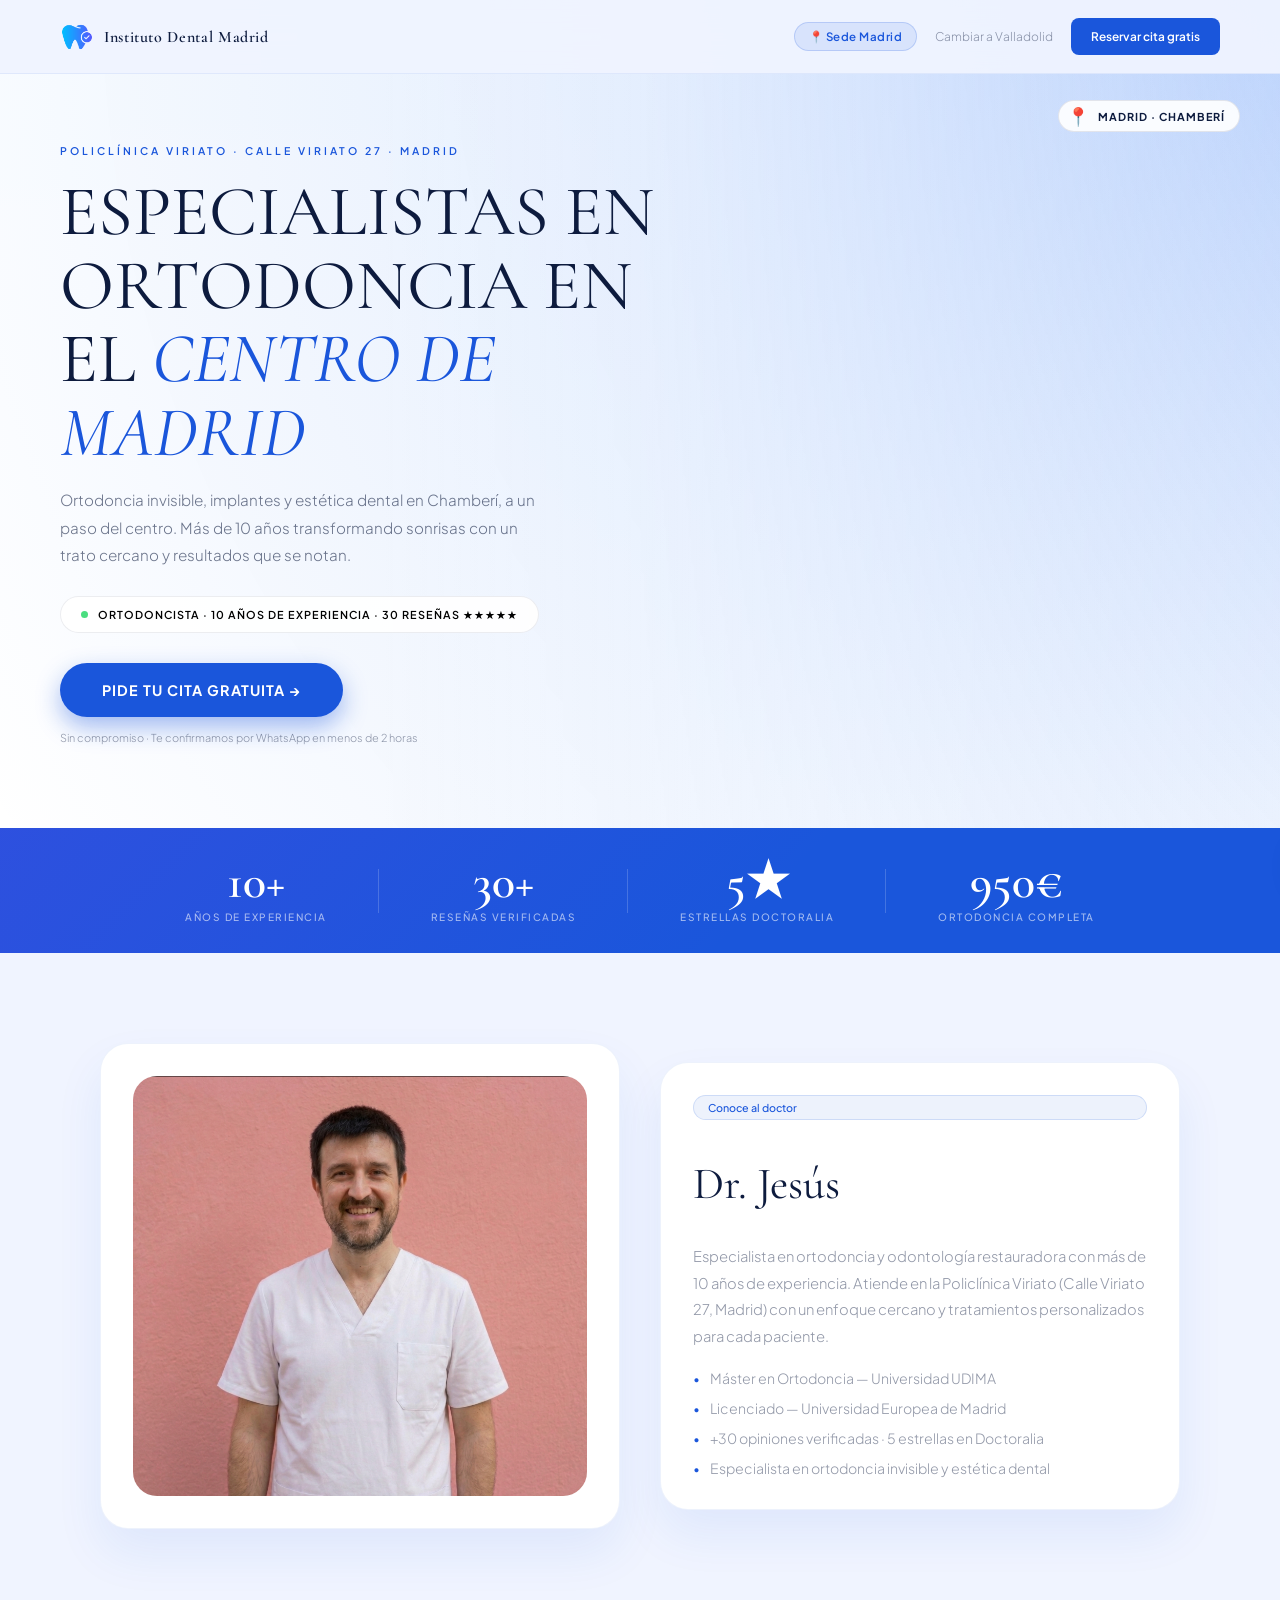
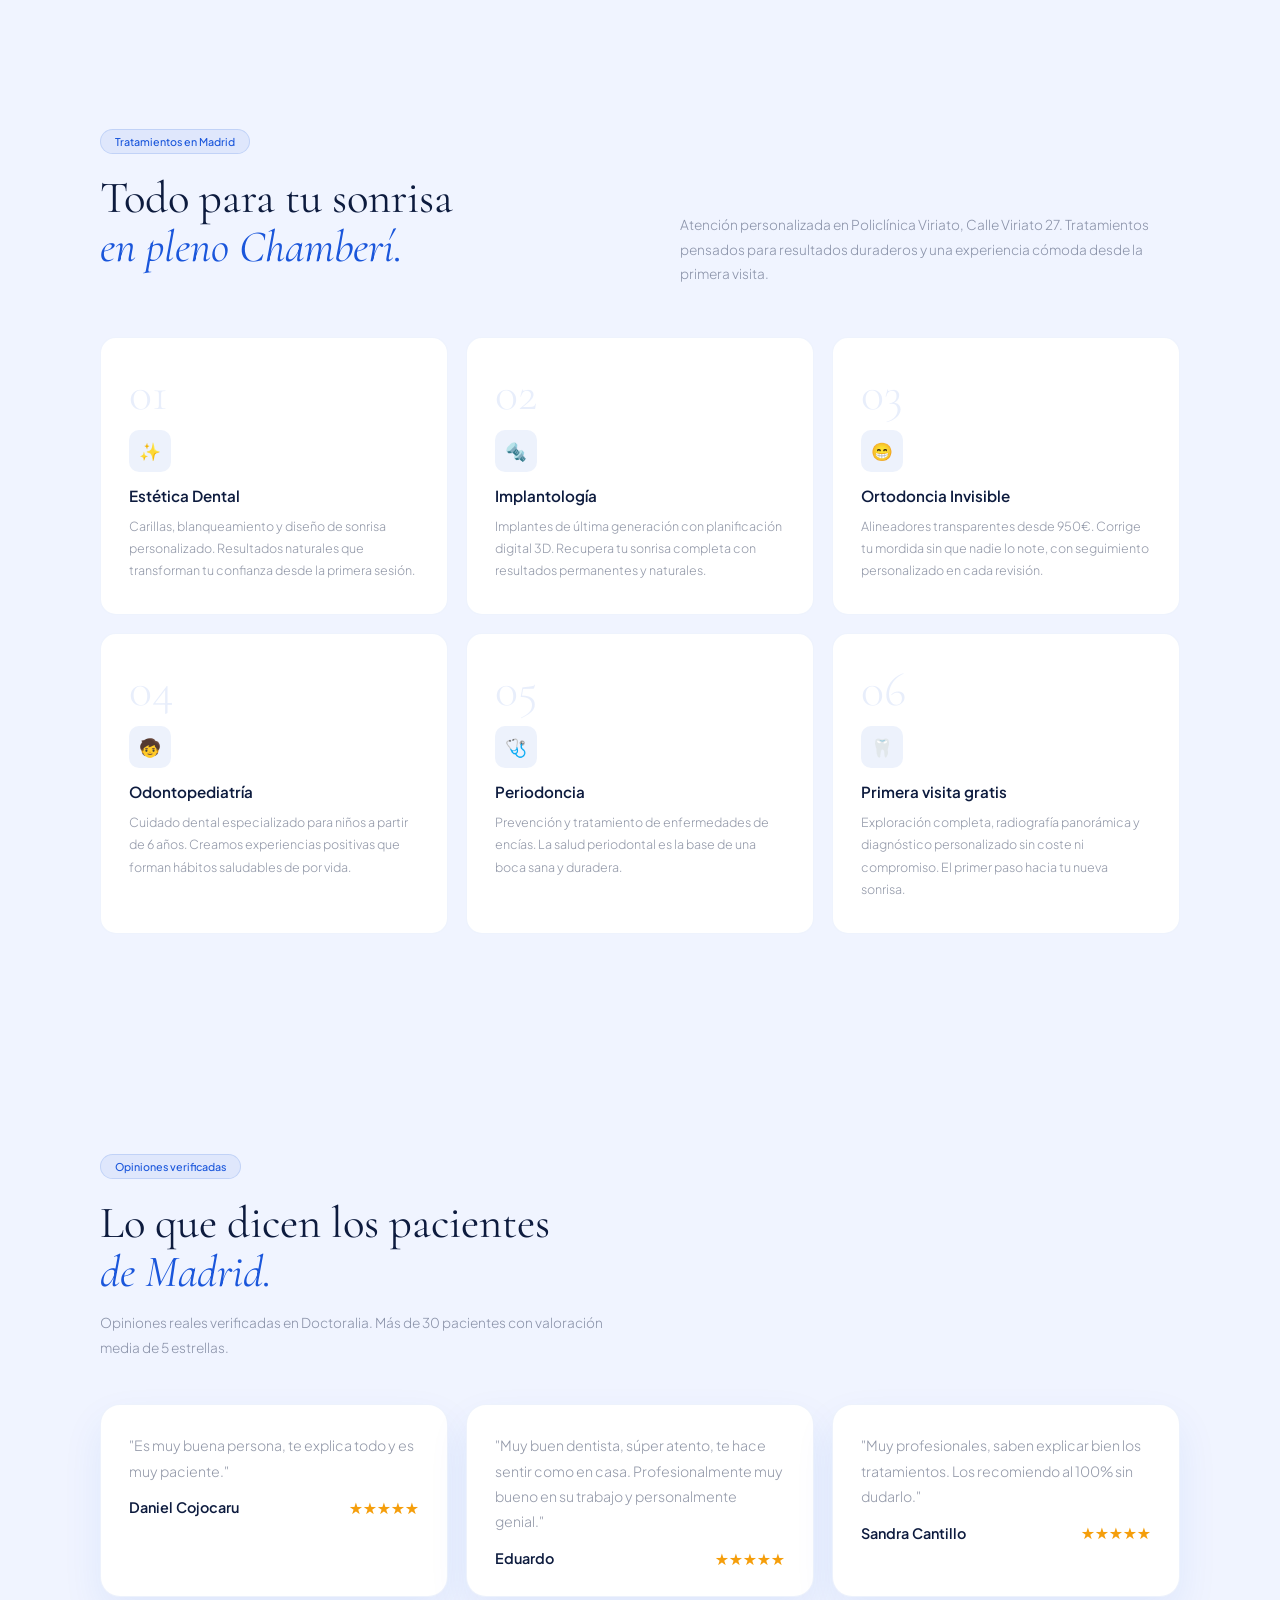
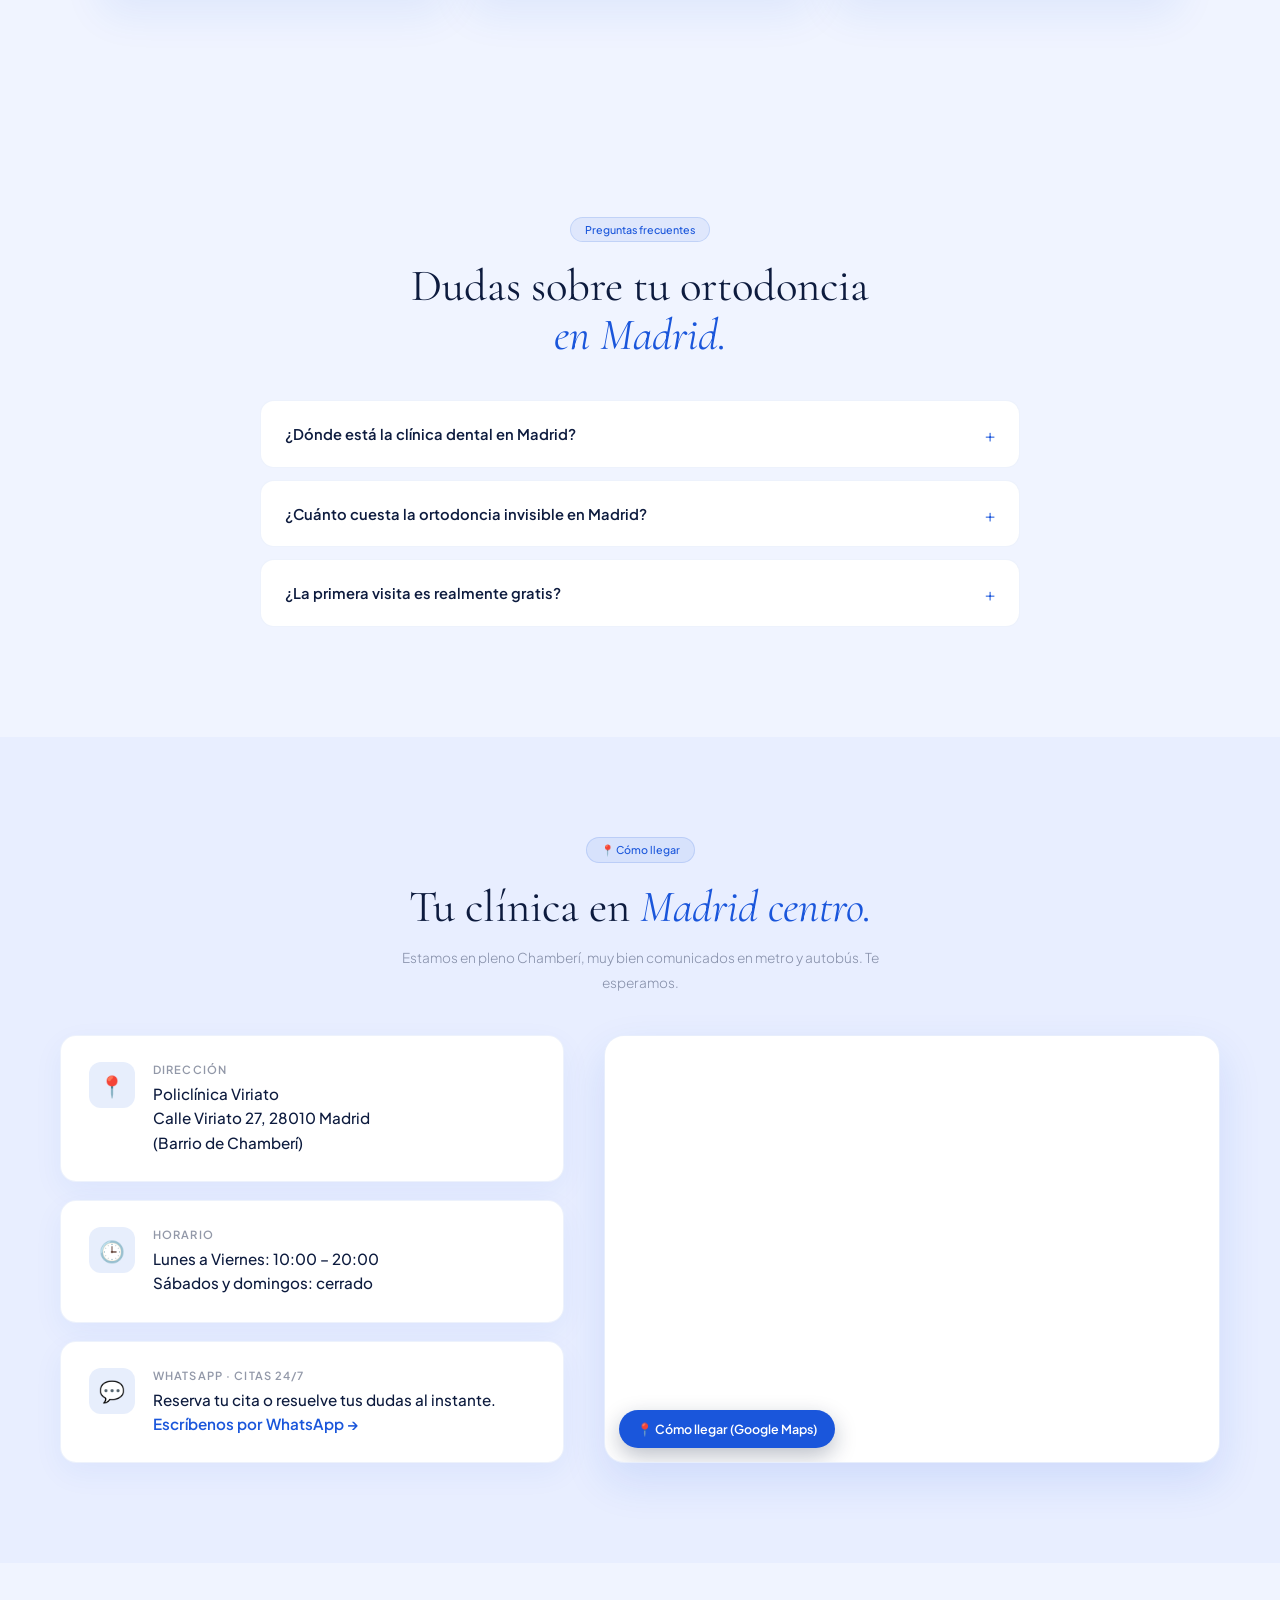
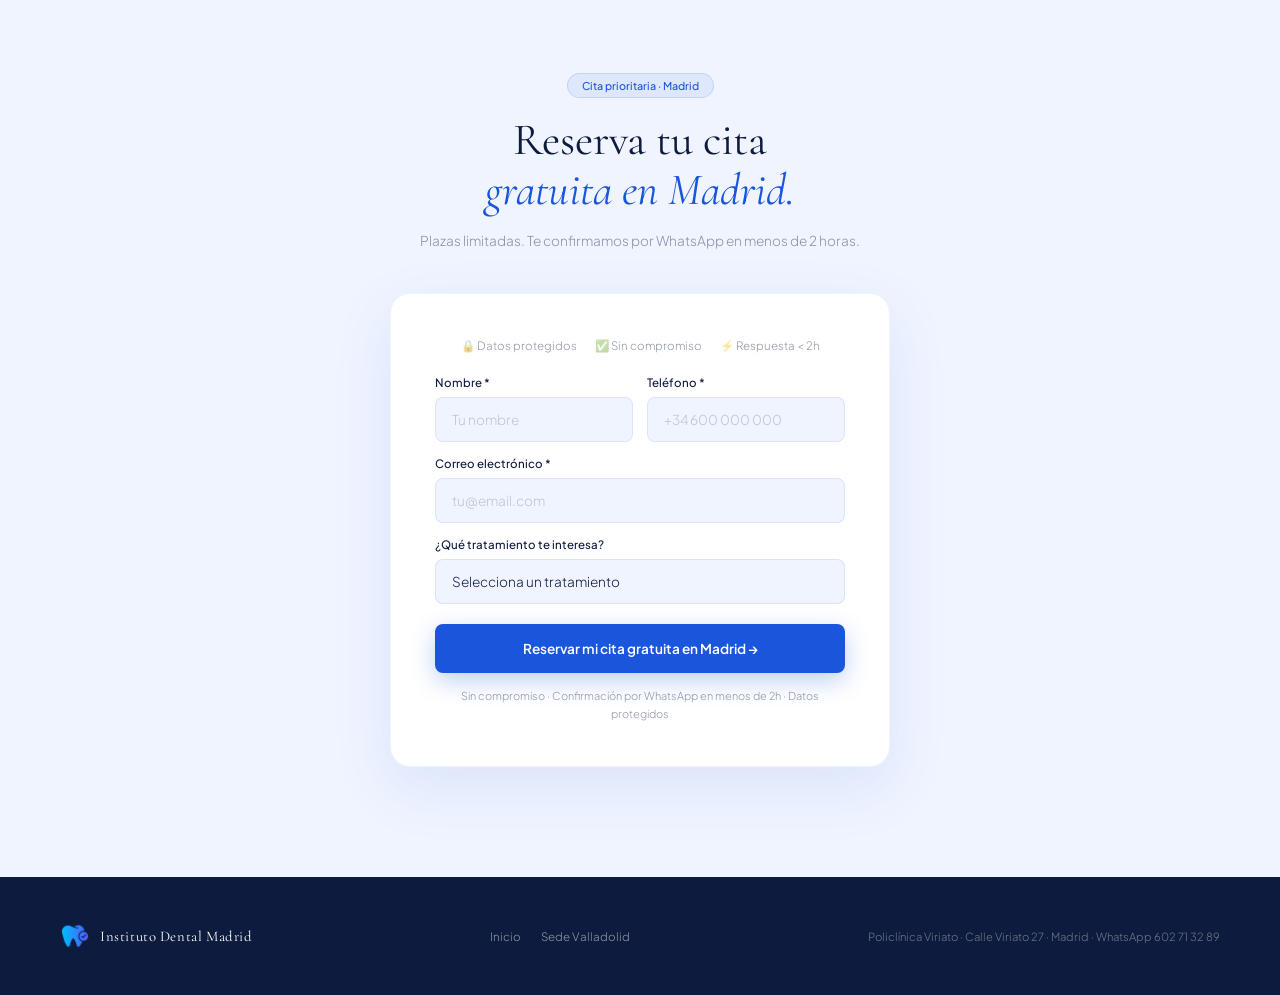
==== commit 1b71c2b7: "Datos reales de Jesus: marca Instituto Dental, Valladolid (Embajadores 42) y precios - Marca 'Instit" ====
--- a/madrid/index.html
+++ b/madrid/index.html
@@ -3,8 +3,8 @@
 <head>
 <meta charset="UTF-8">
 <meta name="viewport" content="width=device-width, initial-scale=1.0">
-<title>Ortodoncista en Madrid Centro (Chamberí) | Dr. Jesús Rodríguez González · 1ª Visita Gratis</title>
-<meta name="description" content="¿Buscas ortodoncista en Madrid? Ortodoncia invisible, implantes y estética dental en Chamberí (Calle Viriato 27). Primera visita gratuita y ortodoncia completa desde 1.000€. ★ 5/5 con +30 reseñas. Pide cita hoy.">
+<title>Instituto Dental Madrid (Chamberí) | Ortodoncia y Estética Dental · 1ª Visita Gratis</title>
+<meta name="description" content="¿Buscas ortodoncista en Madrid? Ortodoncia invisible, implantes y estética dental en Chamberí (Calle Viriato 27). Primera visita gratuita y ortodoncia completa desde 950€. ★ 5/5 con +30 reseñas. Pide cita hoy.">
 <meta name="keywords" content="ortodoncista Madrid, ortodoncia invisible Madrid, clínica dental Chamberí, dentista Madrid centro, estética dental Madrid, implantes dentales Madrid, dentista Calle Viriato, ortodoncia Madrid precio, dentista cerca de mí Madrid">
 <meta name="robots" content="index, follow">
 <link rel="canonical" href="https://institutodentalvalladolid.com/madrid">
@@ -16,9 +16,9 @@
 <!-- Open Graph / Redes sociales -->
 <meta property="og:type" content="business.business">
 <meta property="og:locale" content="es_ES">
-<meta property="og:site_name" content="Dr. Jesús Rodríguez González">
+<meta property="og:site_name" content="Instituto Dental Madrid">
 <meta property="og:title" content="Ortodoncista en Madrid Centro (Chamberí) — 1ª visita gratis">
-<meta property="og:description" content="Ortodoncia invisible, implantes y estética dental en Calle Viriato 27. Ortodoncia completa desde 1.000€.">
+<meta property="og:description" content="Ortodoncia invisible, implantes y estética dental en Calle Viriato 27. Ortodoncia completa desde 950€.">
 <meta property="og:url" content="https://institutodentalvalladolid.com/madrid">
 <meta property="og:image" content="https://institutodentalvalladolid.com/Jesus.png">
 <meta name="twitter:card" content="summary_large_image">
@@ -31,7 +31,7 @@
 {
   "@context": "https://schema.org",
   "@type": "Dentist",
-  "name": "Dr. Jesús Rodríguez González — Sede Madrid",
+  "name": "Instituto Dental Madrid",
   "image": "https://institutodentalvalladolid.com/Jesus.png",
   "url": "https://institutodentalvalladolid.com/madrid",
   "telephone": "+34602713289",
@@ -70,7 +70,7 @@
   "@type": "FAQPage",
   "mainEntity": [
     { "@type": "Question", "name": "¿Dónde está la clínica dental en Madrid?", "acceptedAnswer": { "@type": "Answer", "text": "Estamos en la Policlínica Viriato, Calle Viriato 27 (28010), en el barrio de Chamberí, muy cerca del centro de Madrid y bien comunicados en metro y autobús." } },
-    { "@type": "Question", "name": "¿Cuánto cuesta la ortodoncia invisible en Madrid?", "acceptedAnswer": { "@type": "Answer", "text": "La ortodoncia completa con alineadores invisibles está disponible desde 1.000€, con revisiones y retención incluidas y financiación sin intereses." } },
+    { "@type": "Question", "name": "¿Cuánto cuesta la ortodoncia invisible en Madrid?", "acceptedAnswer": { "@type": "Answer", "text": "La ortodoncia completa con alineadores invisibles está disponible desde 950€, con revisiones y retención incluidas y financiación sin intereses." } },
     { "@type": "Question", "name": "¿La primera visita es gratis?", "acceptedAnswer": { "@type": "Answer", "text": "Sí. La primera visita en nuestra sede de Madrid es gratuita e incluye exploración completa, radiografía panorámica y diagnóstico personalizado, sin compromiso." } }
   ]
 }
@@ -81,8 +81,8 @@
 
 <nav>
   <a href="../index.html" class="nav-logo">
-    <img src="../icono.png" alt="Logo Dr. Jesús Rodríguez González" class="nav-logo-icon">
-    <span class="nav-logo-text">Dr. Jesús Rodríguez González</span>
+    <img src="../icono.png" alt="Logo Dr. Jesús" class="nav-logo-icon">
+    <span class="nav-logo-text">Instituto Dental Madrid</span>
   </a>
   <div class="nav-right">
     <span class="nav-sede-badge">📍 Sede Madrid</span>
@@ -119,17 +119,17 @@
   <div class="stat-item"><span class="stat-num" data-target="10" data-suffix="+">10+</span><span class="stat-label">Años de experiencia</span></div>
   <div class="stat-item"><span class="stat-num" data-target="30" data-suffix="+">30+</span><span class="stat-label">Reseñas verificadas</span></div>
   <div class="stat-item"><span class="stat-num" data-target="5" data-suffix="★">5★</span><span class="stat-label">Estrellas Doctoralia</span></div>
-  <div class="stat-item"><span class="stat-num">1.000€</span><span class="stat-label">Ortodoncia completa</span></div>
+  <div class="stat-item"><span class="stat-num">950€</span><span class="stat-label">Ortodoncia completa</span></div>
 </div>
 
 <!-- ===================== ABOUT ===================== -->
 <section class="about">
   <div class="about-card reveal reveal-delay-1">
-    <img src="../Jesus.png" alt="Dr. Jesús Rodríguez González, ortodoncista en Madrid">
+    <img src="../Jesus.png" alt="Dr. Jesús, ortodoncista en Madrid">
   </div>
   <div class="about-card reveal reveal-delay-2">
     <div class="section-eyebrow">Conoce al doctor</div>
-    <h2 class="section-title">Dr. Jesús Rodríguez González</h2>
+    <h2 class="section-title">Dr. Jesús</h2>
     <p class="about-text">Especialista en ortodoncia y odontología restauradora con más de 10 años de experiencia. Atiende en la Policlínica Viriato (Calle Viriato 27, Madrid) con un enfoque cercano y tratamientos personalizados para cada paciente.</p>
     <div class="about-list">
       <span>Máster en Ortodoncia — Universidad UDIMA</span>
@@ -152,7 +152,7 @@
   <div class="features-grid">
     <div class="feature-card reveal reveal-delay-1"><div class="feature-num">01</div><div class="feature-icon-wrap">✨</div><div class="feature-title">Estética Dental</div><p class="feature-text">Carillas, blanqueamiento y diseño de sonrisa personalizado. Resultados naturales que transforman tu confianza desde la primera sesión.</p></div>
     <div class="feature-card reveal reveal-delay-2"><div class="feature-num">02</div><div class="feature-icon-wrap">🔩</div><div class="feature-title">Implantología</div><p class="feature-text">Implantes de última generación con planificación digital 3D. Recupera tu sonrisa completa con resultados permanentes y naturales.</p></div>
-    <div class="feature-card reveal reveal-delay-3"><div class="feature-num">03</div><div class="feature-icon-wrap">😁</div><div class="feature-title">Ortodoncia Invisible</div><p class="feature-text">Alineadores transparentes desde 1.000€. Corrige tu mordida sin que nadie lo note, con seguimiento personalizado en cada revisión.</p></div>
+    <div class="feature-card reveal reveal-delay-3"><div class="feature-num">03</div><div class="feature-icon-wrap">😁</div><div class="feature-title">Ortodoncia Invisible</div><p class="feature-text">Alineadores transparentes desde 950€. Corrige tu mordida sin que nadie lo note, con seguimiento personalizado en cada revisión.</p></div>
     <div class="feature-card reveal reveal-delay-1"><div class="feature-num">04</div><div class="feature-icon-wrap">🧒</div><div class="feature-title">Odontopediatría</div><p class="feature-text">Cuidado dental especializado para niños a partir de 6 años. Creamos experiencias positivas que forman hábitos saludables de por vida.</p></div>
     <div class="feature-card reveal reveal-delay-2"><div class="feature-num">05</div><div class="feature-icon-wrap">🩺</div><div class="feature-title">Periodoncia</div><p class="feature-text">Prevención y tratamiento de enfermedades de encías. La salud periodontal es la base de una boca sana y duradera.</p></div>
     <div class="feature-card reveal reveal-delay-3"><div class="feature-num">06</div><div class="feature-icon-wrap">🦷</div><div class="feature-title">Primera visita gratis</div><p class="feature-text">Exploración completa, radiografía panorámica y diagnóstico personalizado sin coste ni compromiso. El primer paso hacia tu nueva sonrisa.</p></div>
@@ -184,7 +184,7 @@
     </details>
     <details class="faq-item reveal reveal-delay-2">
       <summary>¿Cuánto cuesta la ortodoncia invisible en Madrid?</summary>
-      <div class="faq-answer">La ortodoncia completa con alineadores invisibles está disponible <strong>desde 1.000€</strong>, con revisiones y retención final incluidas. Además ofrecemos financiación sin intereses para que cuides tu sonrisa con total tranquilidad.</div>
+      <div class="faq-answer">La ortodoncia completa con alineadores invisibles está disponible <strong>desde 950€</strong>, con revisiones y retención final incluidas. Además ofrecemos financiación sin intereses para que cuides tu sonrisa con total tranquilidad.</div>
     </details>
     <details class="faq-item reveal reveal-delay-3">
       <summary>¿La primera visita es realmente gratis?</summary>
@@ -296,7 +296,7 @@
 <footer>
   <a href="../index.html" class="footer-logo">
     <img src="../icono.png" alt="Logo" class="footer-logo-icon">
-    <span class="footer-logo-text">Dr. Jesús Rodríguez González</span>
+    <span class="footer-logo-text">Instituto Dental Madrid</span>
   </a>
   <div class="footer-links">
     <a href="../index.html">Inicio</a>
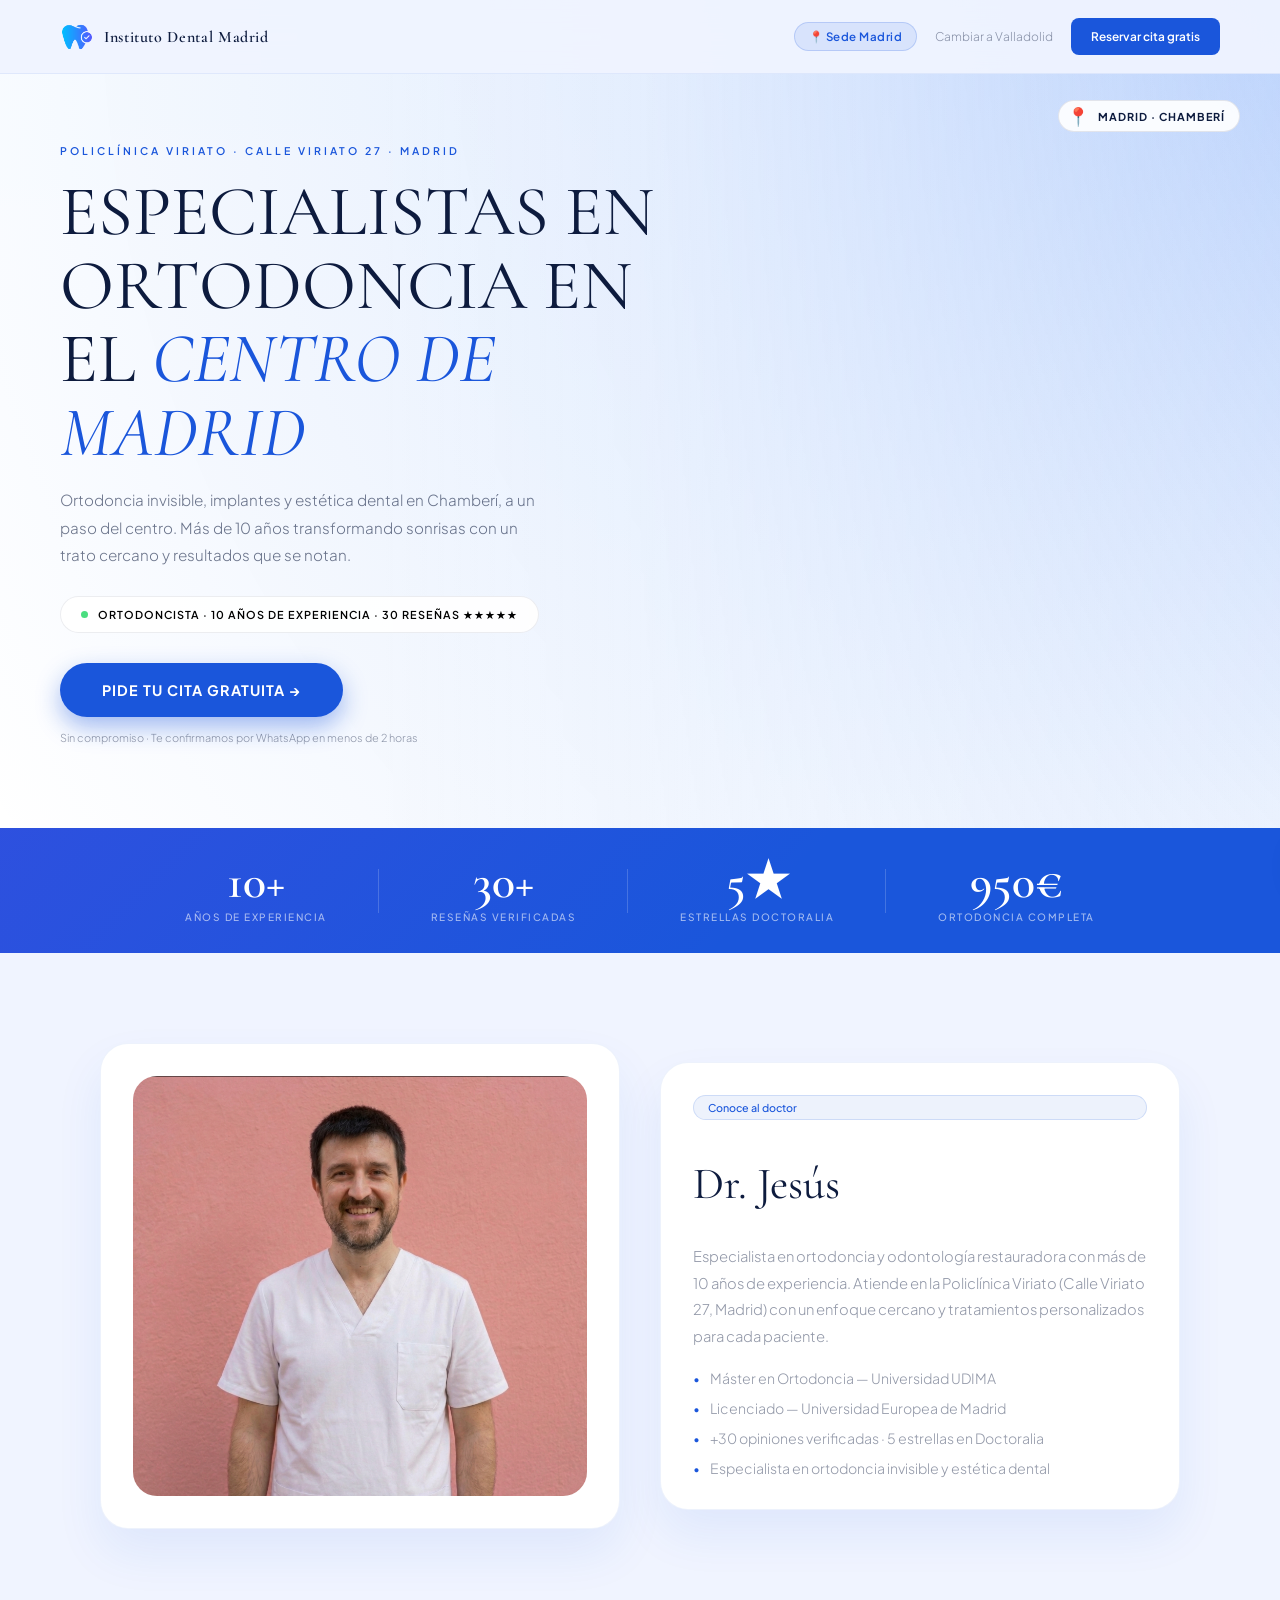
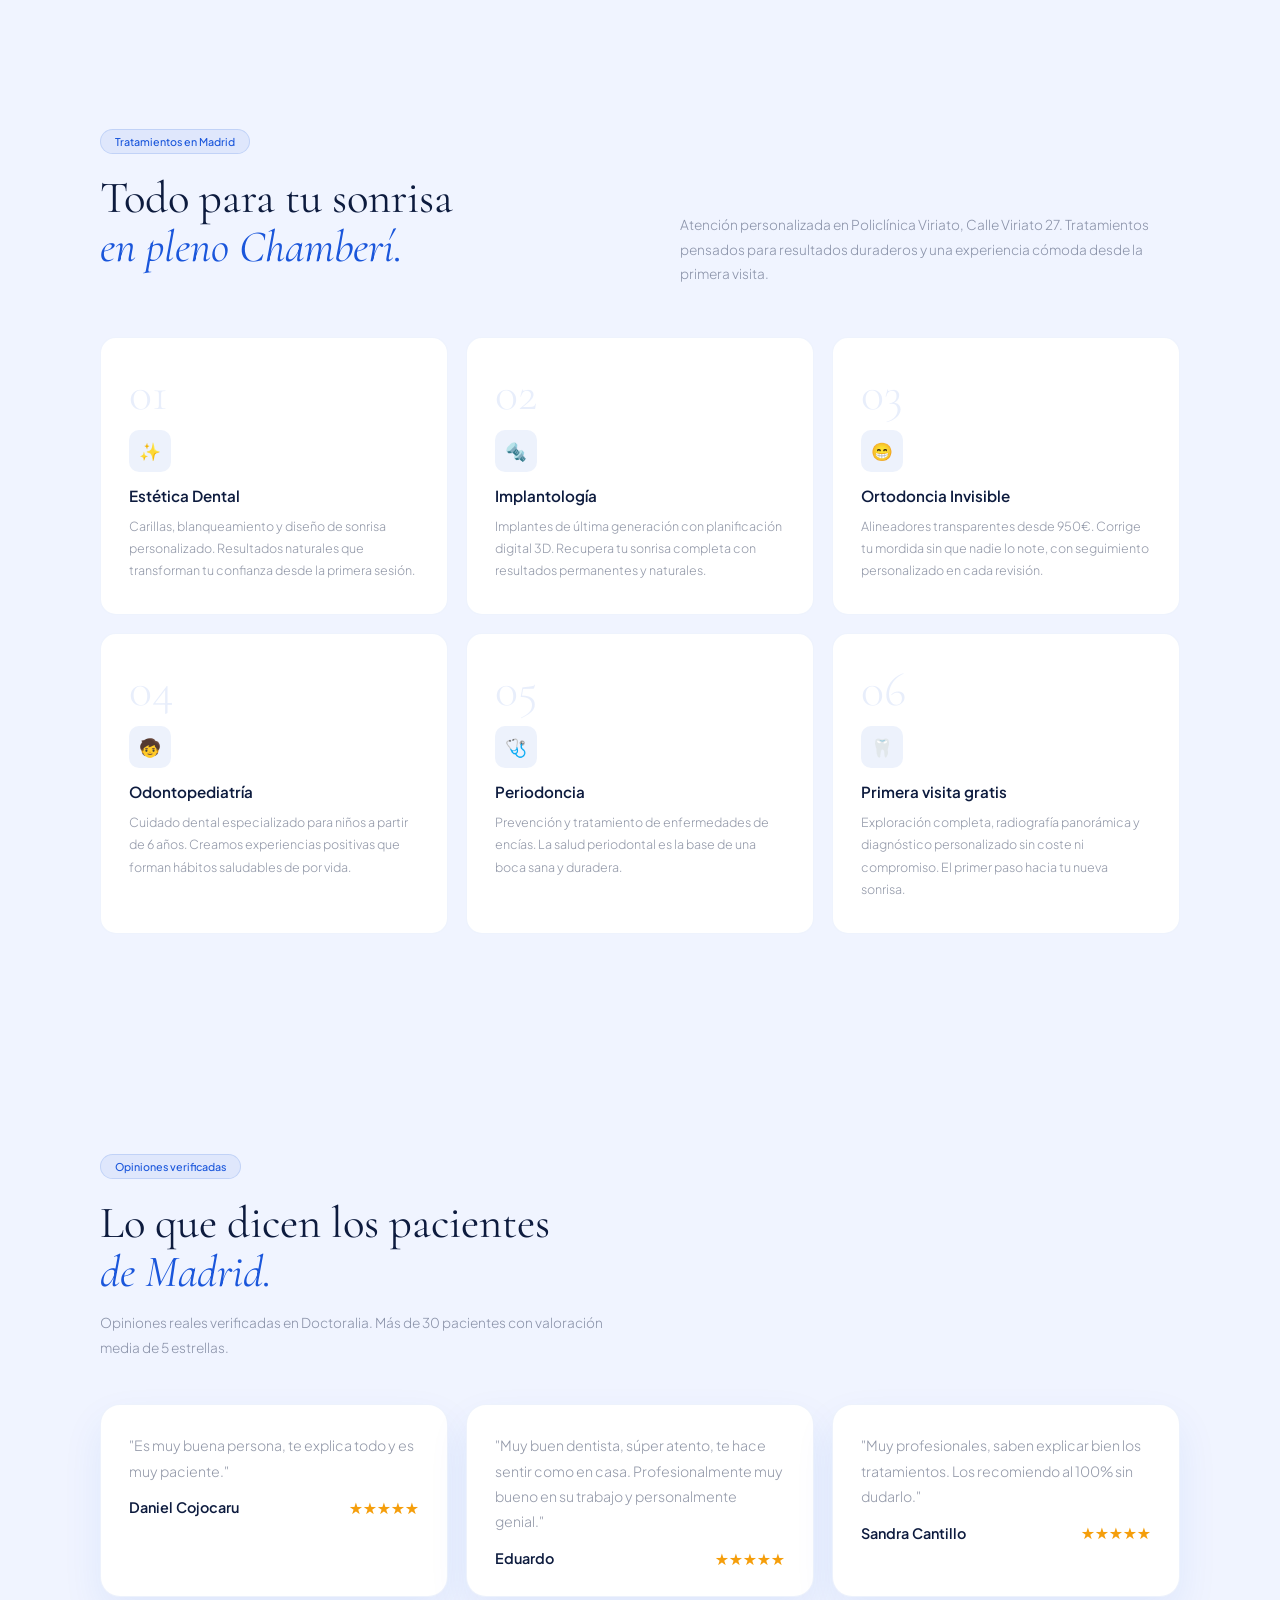
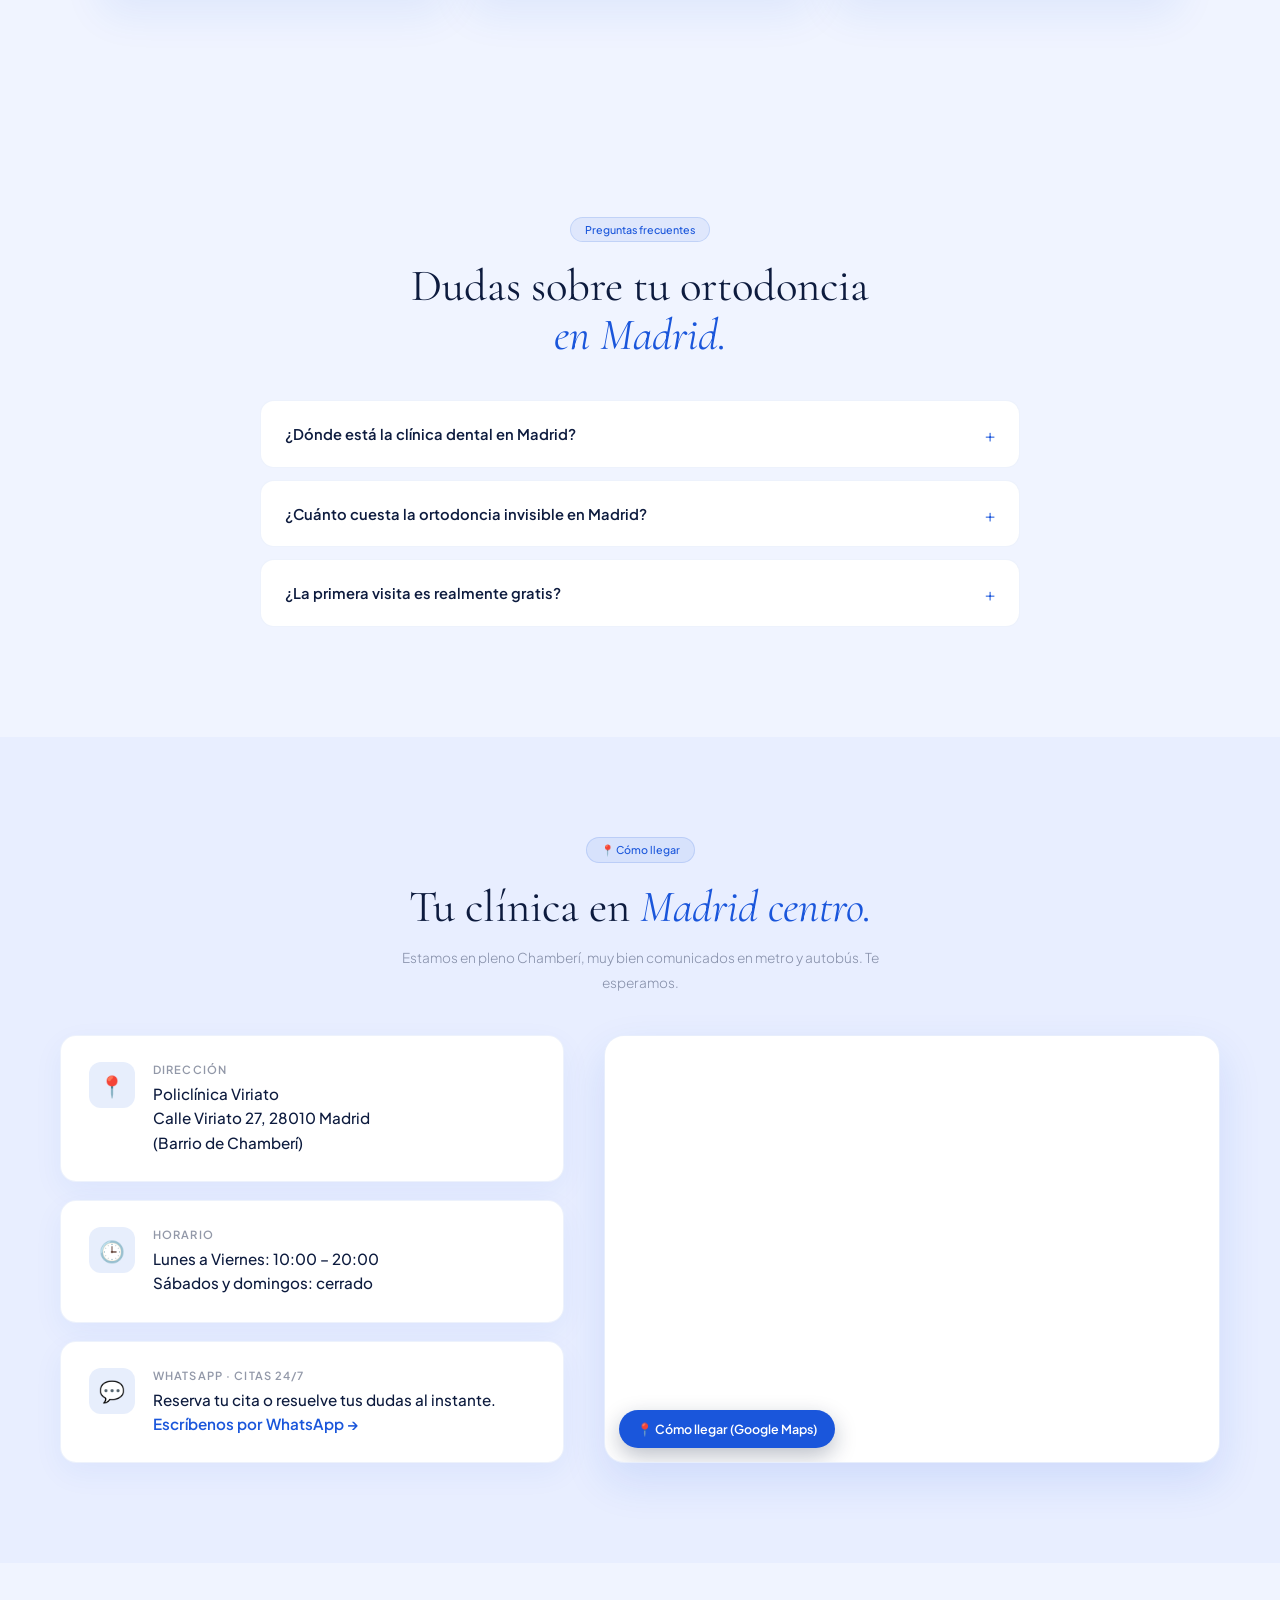
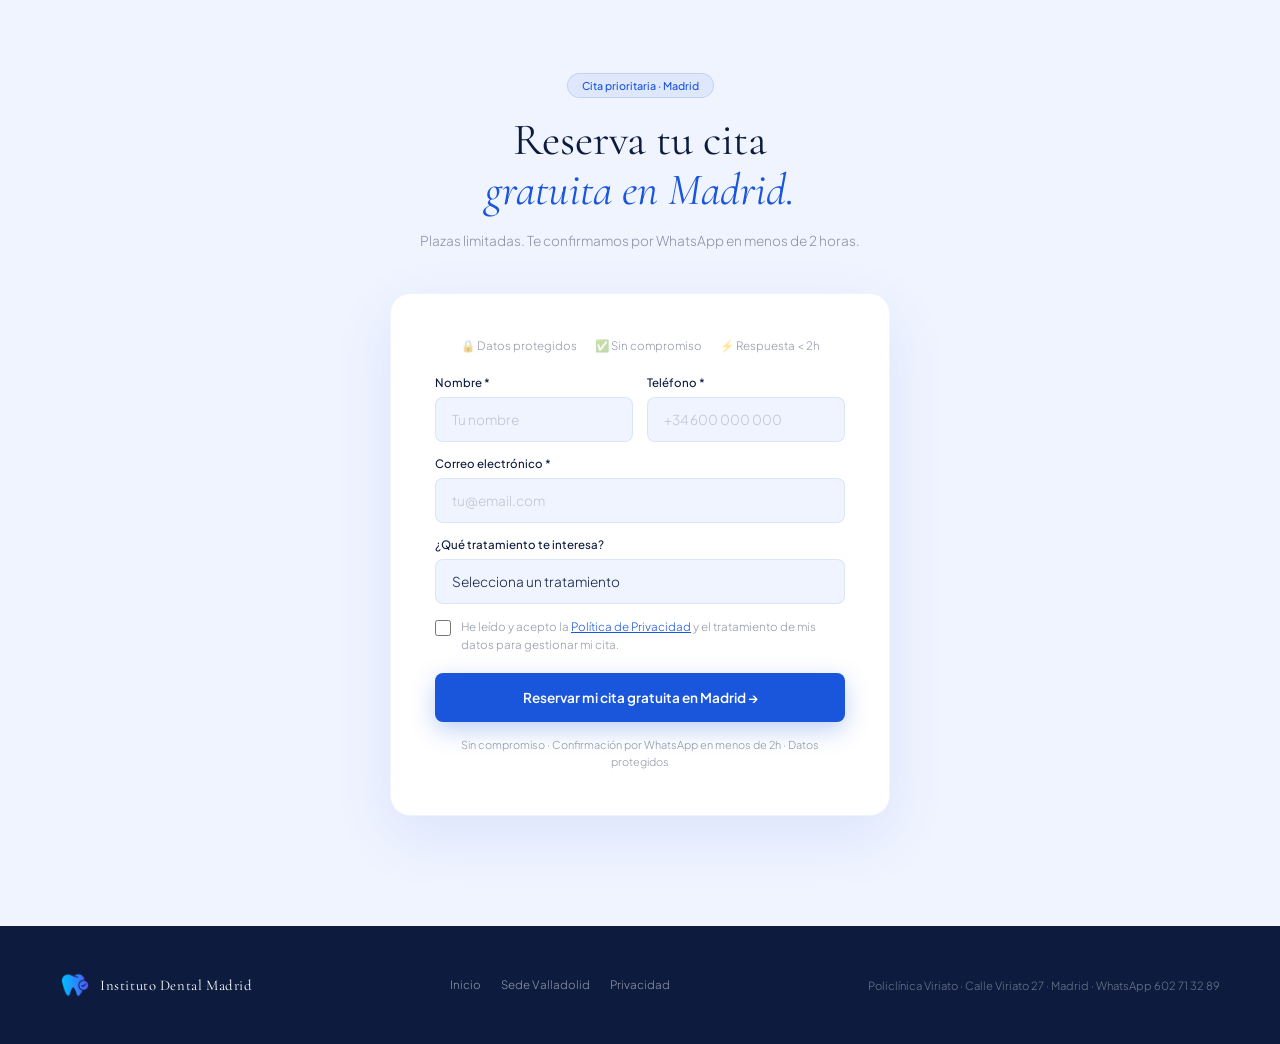
==== commit bccaa9e1: "Añadir Política de Privacidad/Aviso Legal + consentimiento RGPD en formularios - Nueva pagina privac" ====
--- a/madrid/index.html
+++ b/madrid/index.html
@@ -280,6 +280,10 @@
             <option>Otro tratamiento</option>
           </select>
         </div>
+        <label class="form-consent">
+          <input type="checkbox" id="f-consent" name="consentimiento" value="si" required>
+          <span>He leído y acepto la <a href="../privacidad.html" target="_blank" rel="noopener">Política de Privacidad</a> y el tratamiento de mis datos para gestionar mi cita.</span>
+        </label>
         <button class="btn-submit" id="btn-submit" type="submit">Reservar mi cita gratuita en Madrid →</button>
         <p class="form-note">Sin compromiso · Confirmación por WhatsApp en menos de 2h · Datos protegidos</p>
       </div>
@@ -301,6 +305,7 @@
   <div class="footer-links">
     <a href="../index.html">Inicio</a>
     <a href="../valladolid/">Sede Valladolid</a>
+    <a href="../privacidad.html">Privacidad</a>
   </div>
   <div class="footer-text">Policlínica Viriato · Calle Viriato 27 · Madrid · WhatsApp 602 71 32 89</div>
 </footer>
--- a/assets/styles.css
+++ b/assets/styles.css
@@ -212,6 +212,9 @@
 .btn-submit:hover { background: var(--blue-light); transform: translateY(-1px); box-shadow: 0 12px 32px rgba(26,86,219,0.38); }
 .btn-submit:disabled { opacity: 0.7; cursor: not-allowed; transform: none; }
 .form-note { font-size: 0.68rem; color: var(--text-muted); margin-top: 14px; text-align: center; line-height: 1.6; }
+.form-consent { display: flex; align-items: flex-start; gap: 10px; margin: 4px 0 14px; font-size: 0.72rem; color: var(--text-muted); line-height: 1.5; cursor: pointer; }
+.form-consent input { margin-top: 2px; width: 16px; height: 16px; accent-color: var(--blue); flex-shrink: 0; cursor: pointer; }
+.form-consent a { color: var(--blue); text-decoration: underline; }
 .form-success { display: none; text-align: center; padding: 40px 20px; }
 .form-success-icon { font-size: 3rem; margin-bottom: 16px; }
 .form-success-title { font-family: 'Cormorant Garamond', serif; font-size: 1.8rem; color: var(--dark); margin-bottom: 10px; }
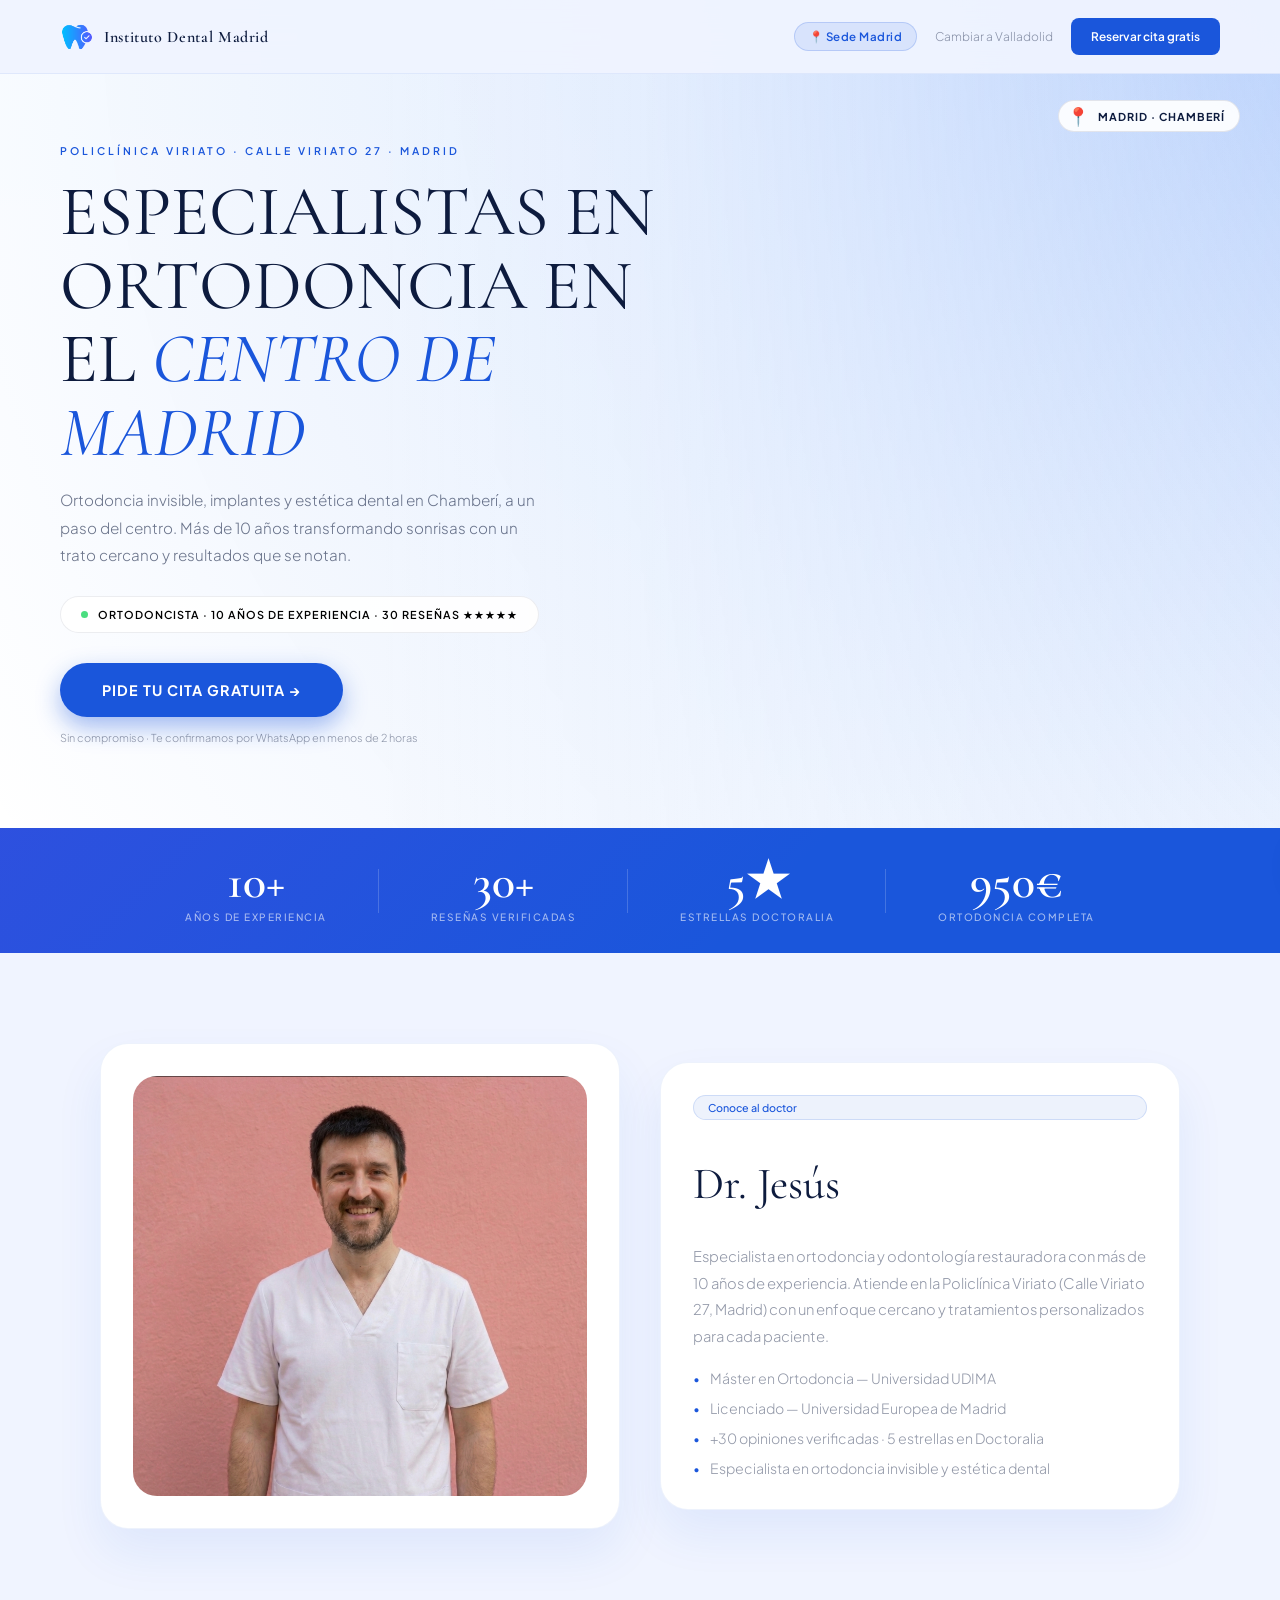
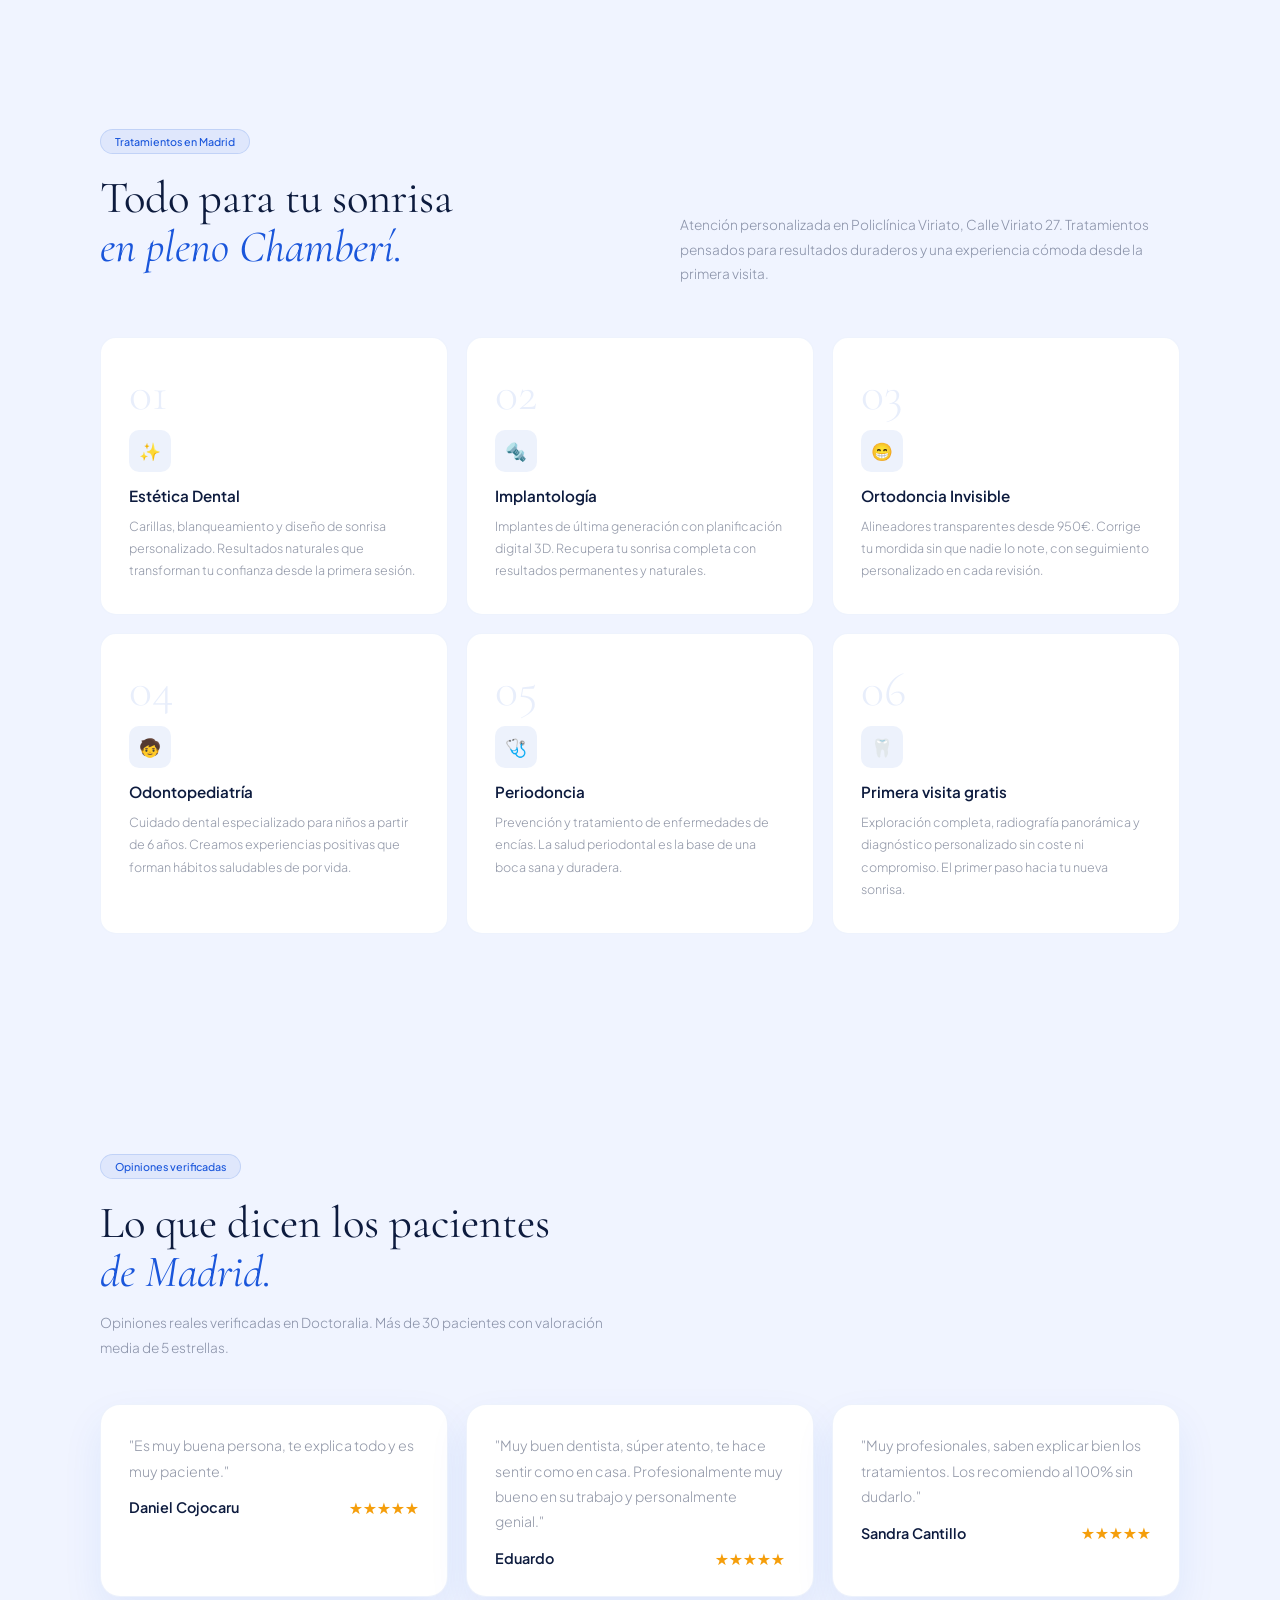
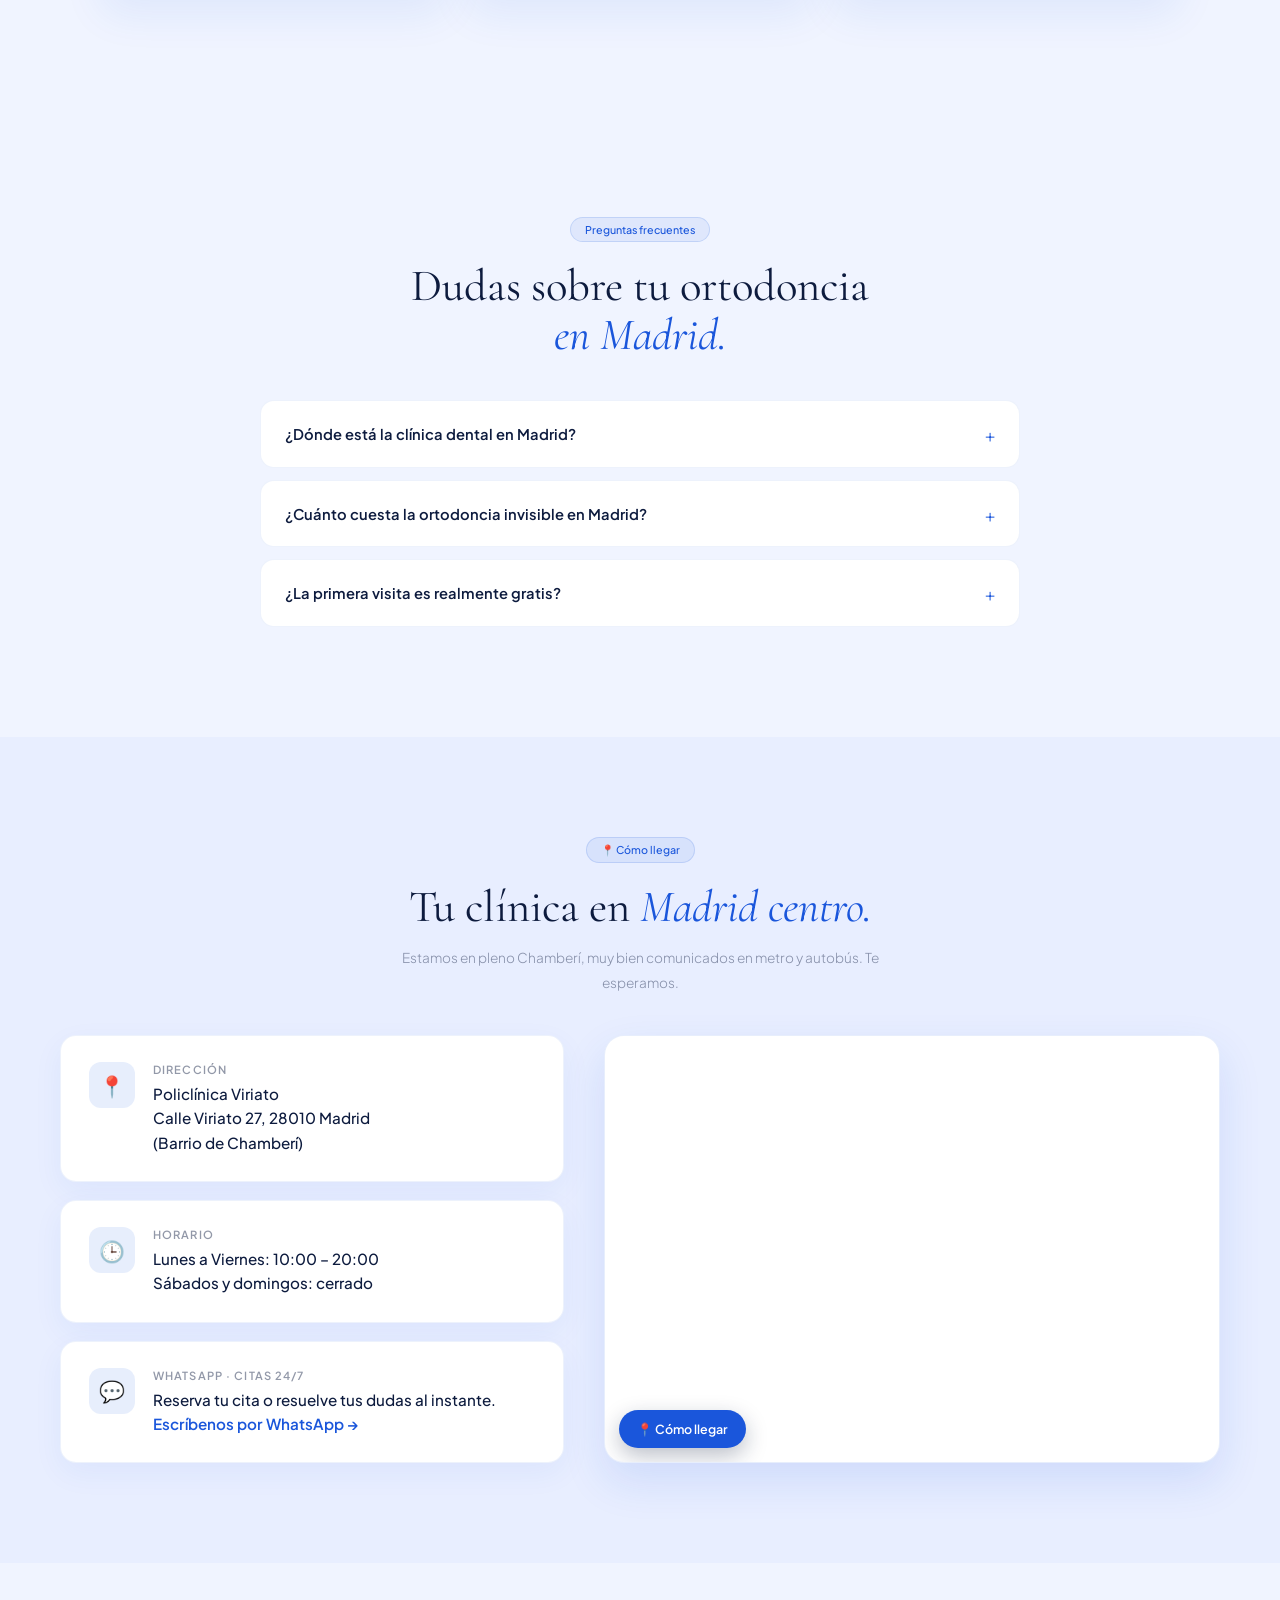
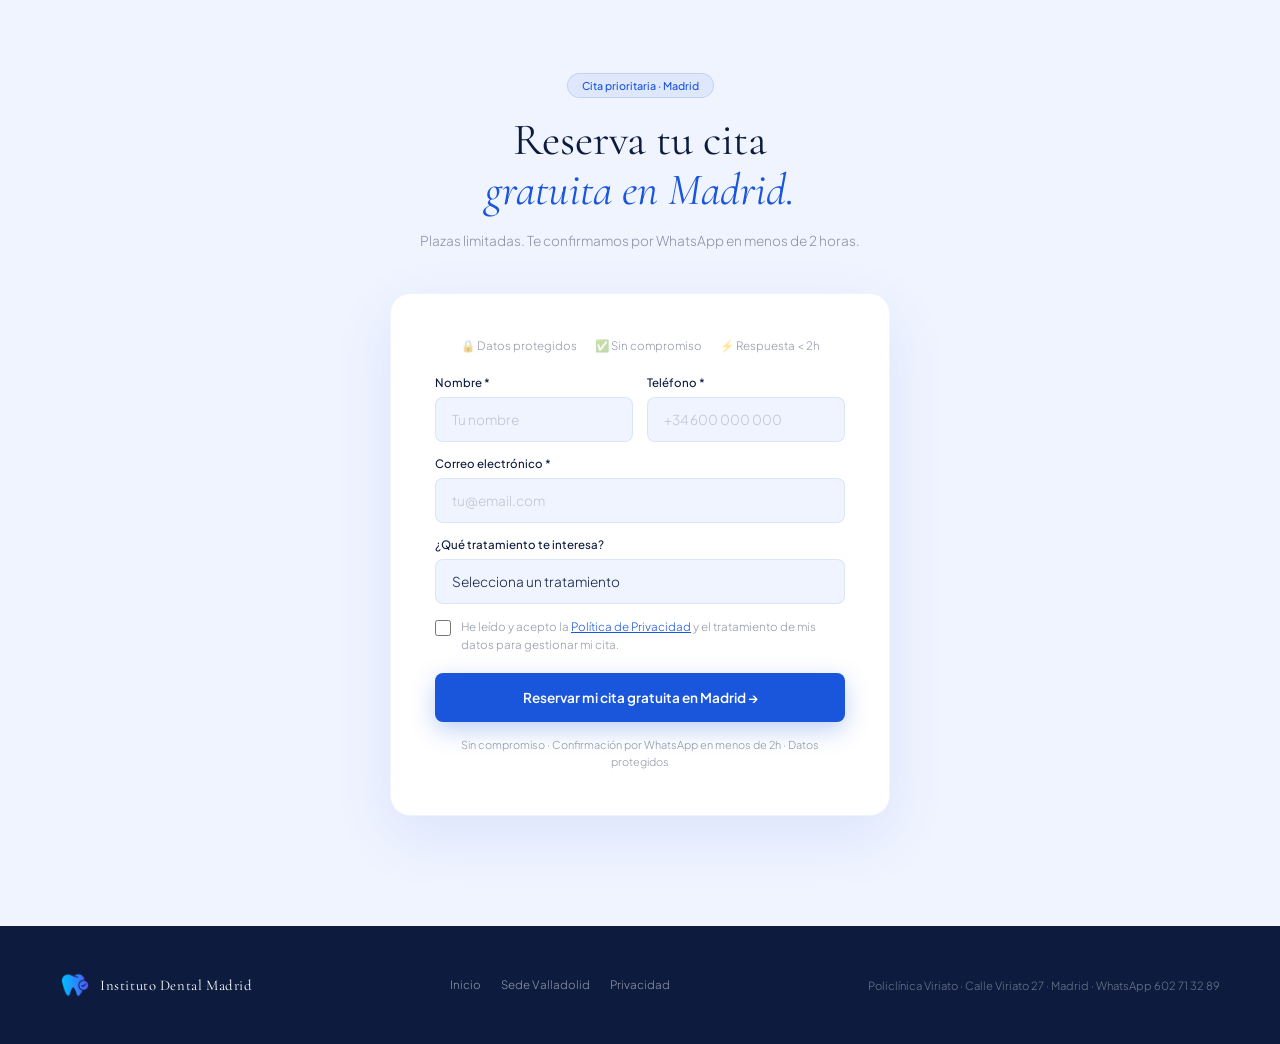
==== commit 6610c4fc: "Cambiar mapas a Google Maps embed en ambas sedes - Sustituye OpenStreetMap por el embed nativo de Go" ====
--- a/madrid/index.html
+++ b/madrid/index.html
@@ -226,10 +226,11 @@
     </div>
     <div class="contact-map reveal reveal-delay-2">
       <iframe
-        src="https://www.openstreetmap.org/export/embed.html?bbox=-3.7052%2C40.4335%2C-3.6972%2C40.4385&layer=mapnik&marker=40.4359785%2C-3.7012109"
+        src="https://www.google.com/maps?q=Policl%C3%ADnica%20Viriato%2C%20Calle%20Viriato%2027%2C%20Madrid&z=16&output=embed"
         style="border:0;width:100%;height:100%;min-height:400px;display:block;"
-        loading="lazy" title="Ubicación sede Madrid — Policlínica Viriato, Calle Viriato 27"></iframe>
-      <a class="map-cta" href="https://www.google.com/maps/dir/?api=1&destination=40.4359785,-3.7012109" target="_blank" rel="noopener">📍 Cómo llegar (Google Maps)</a>
+        loading="lazy" referrerpolicy="no-referrer-when-downgrade" allowfullscreen
+        title="Ubicación sede Madrid — Policlínica Viriato, Calle Viriato 27"></iframe>
+      <a class="map-cta" href="https://www.google.com/maps/dir/?api=1&destination=40.4359785,-3.7012109" target="_blank" rel="noopener">📍 Cómo llegar</a>
     </div>
   </div>
 </section>
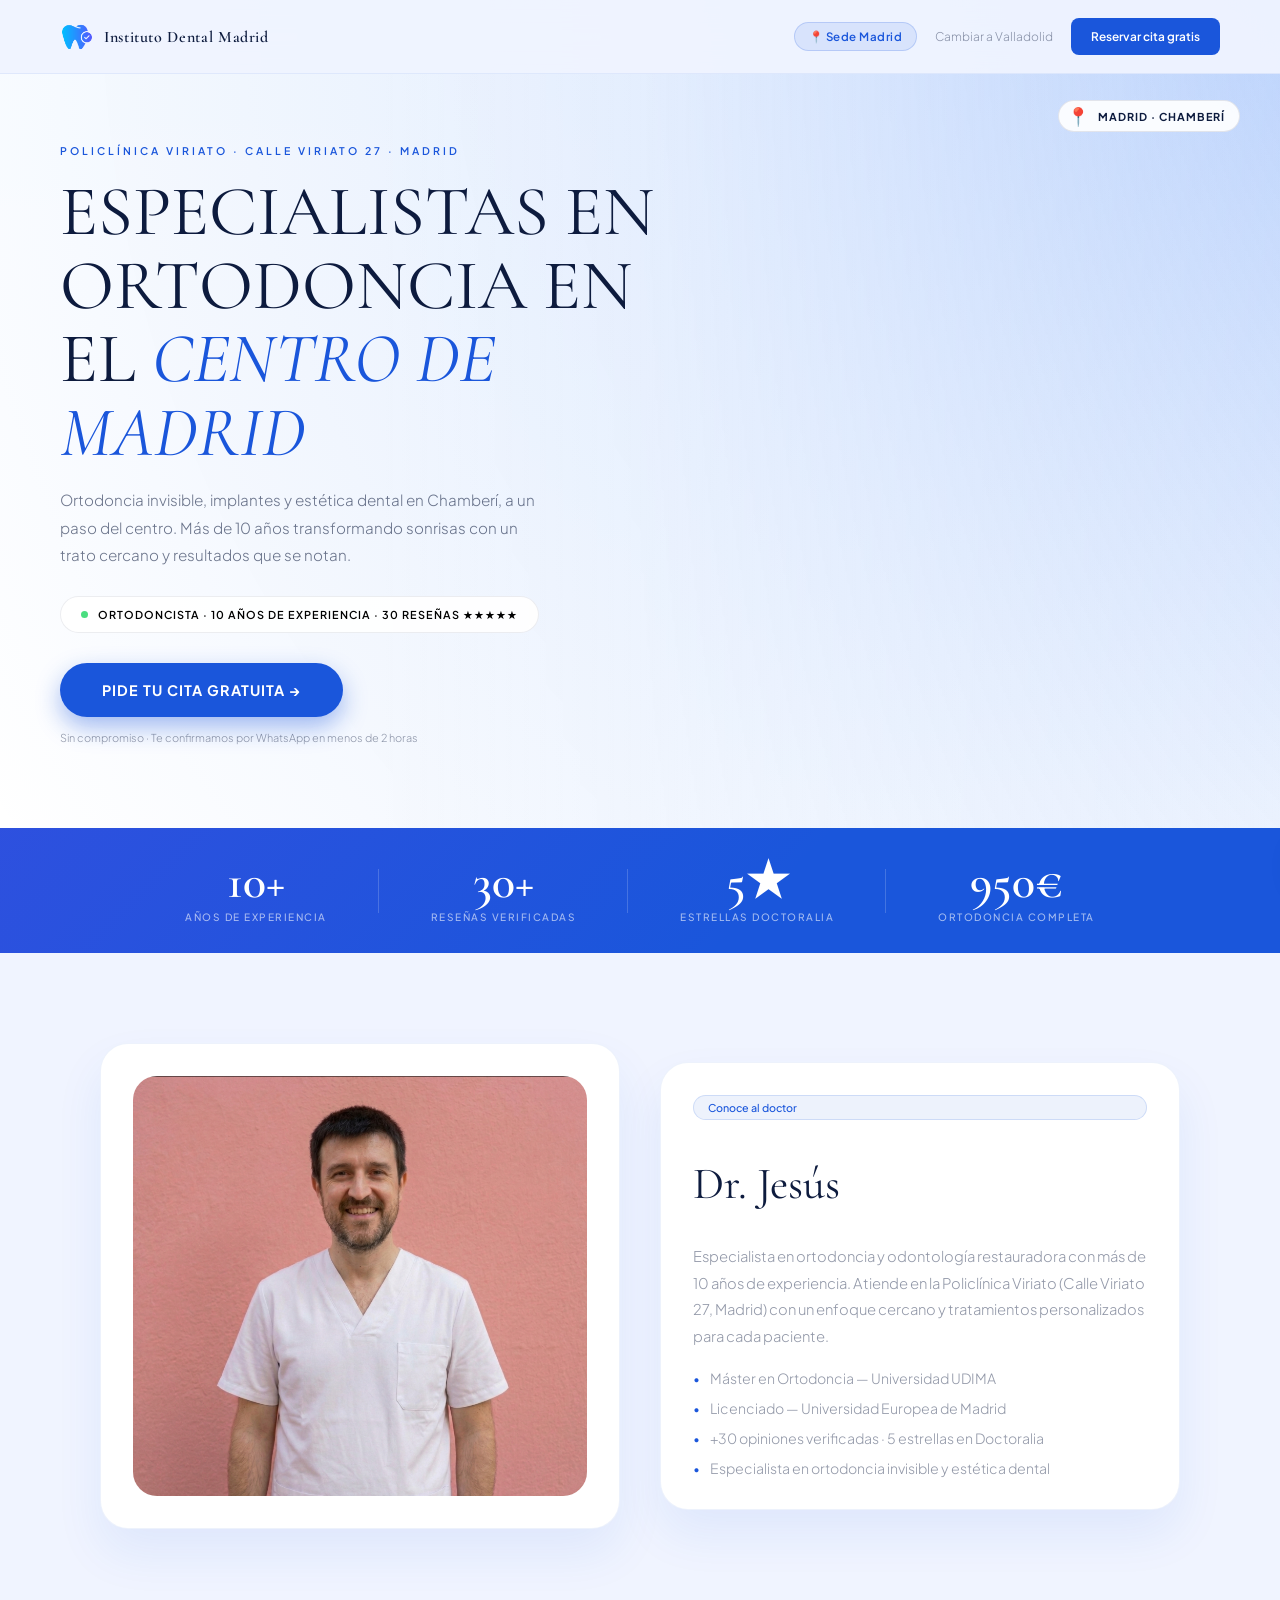
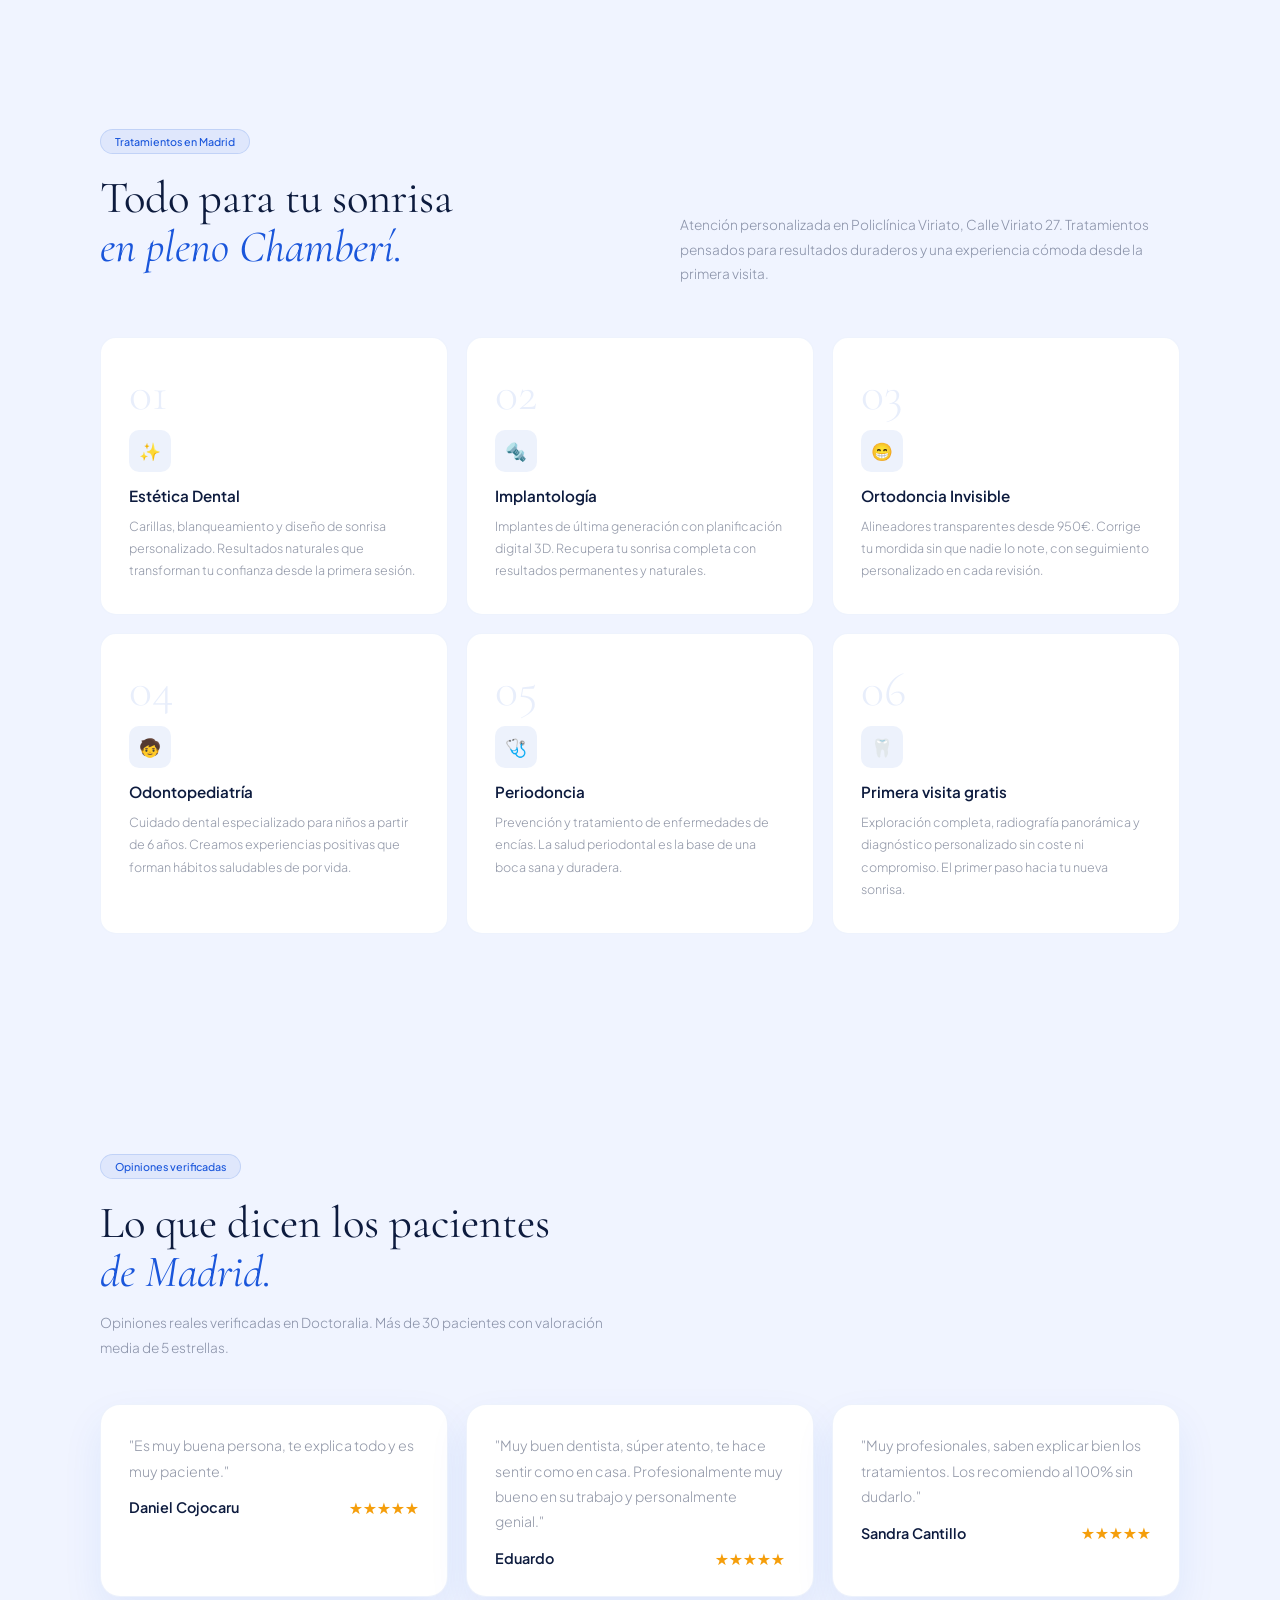
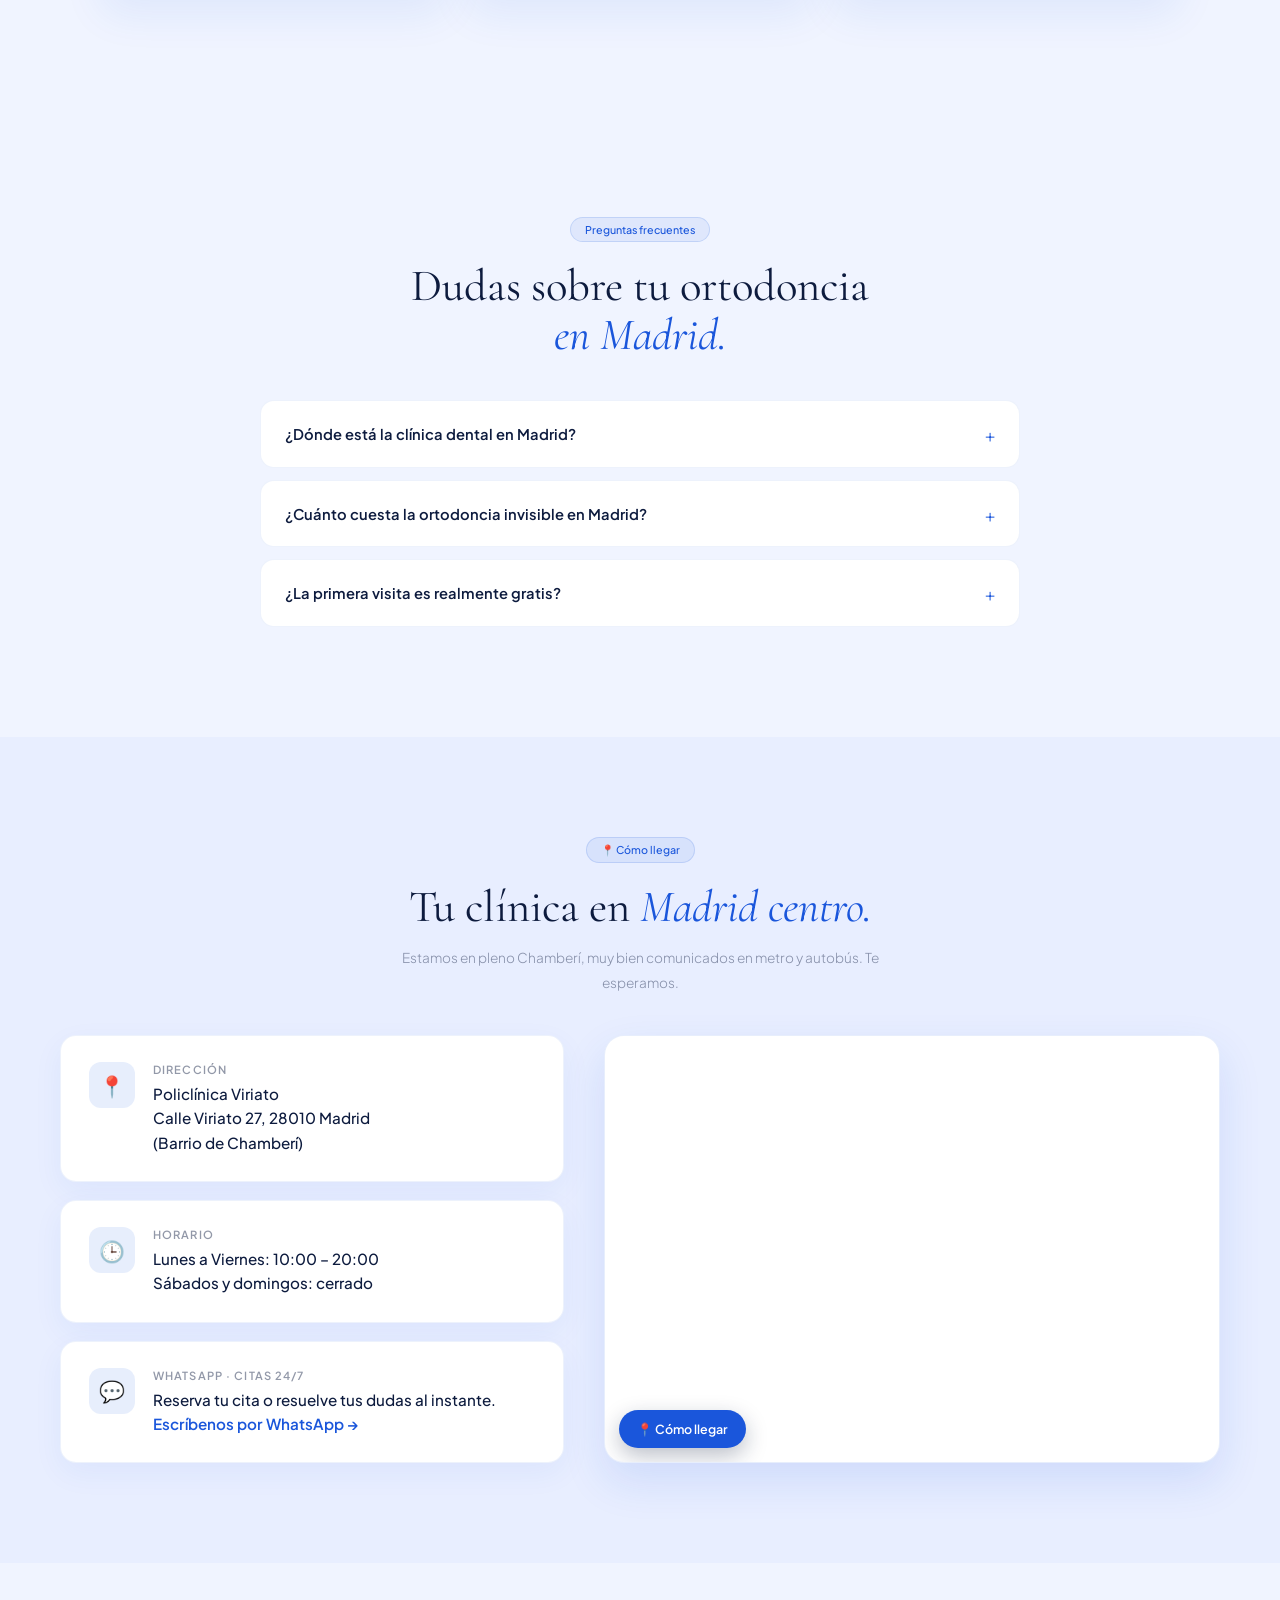
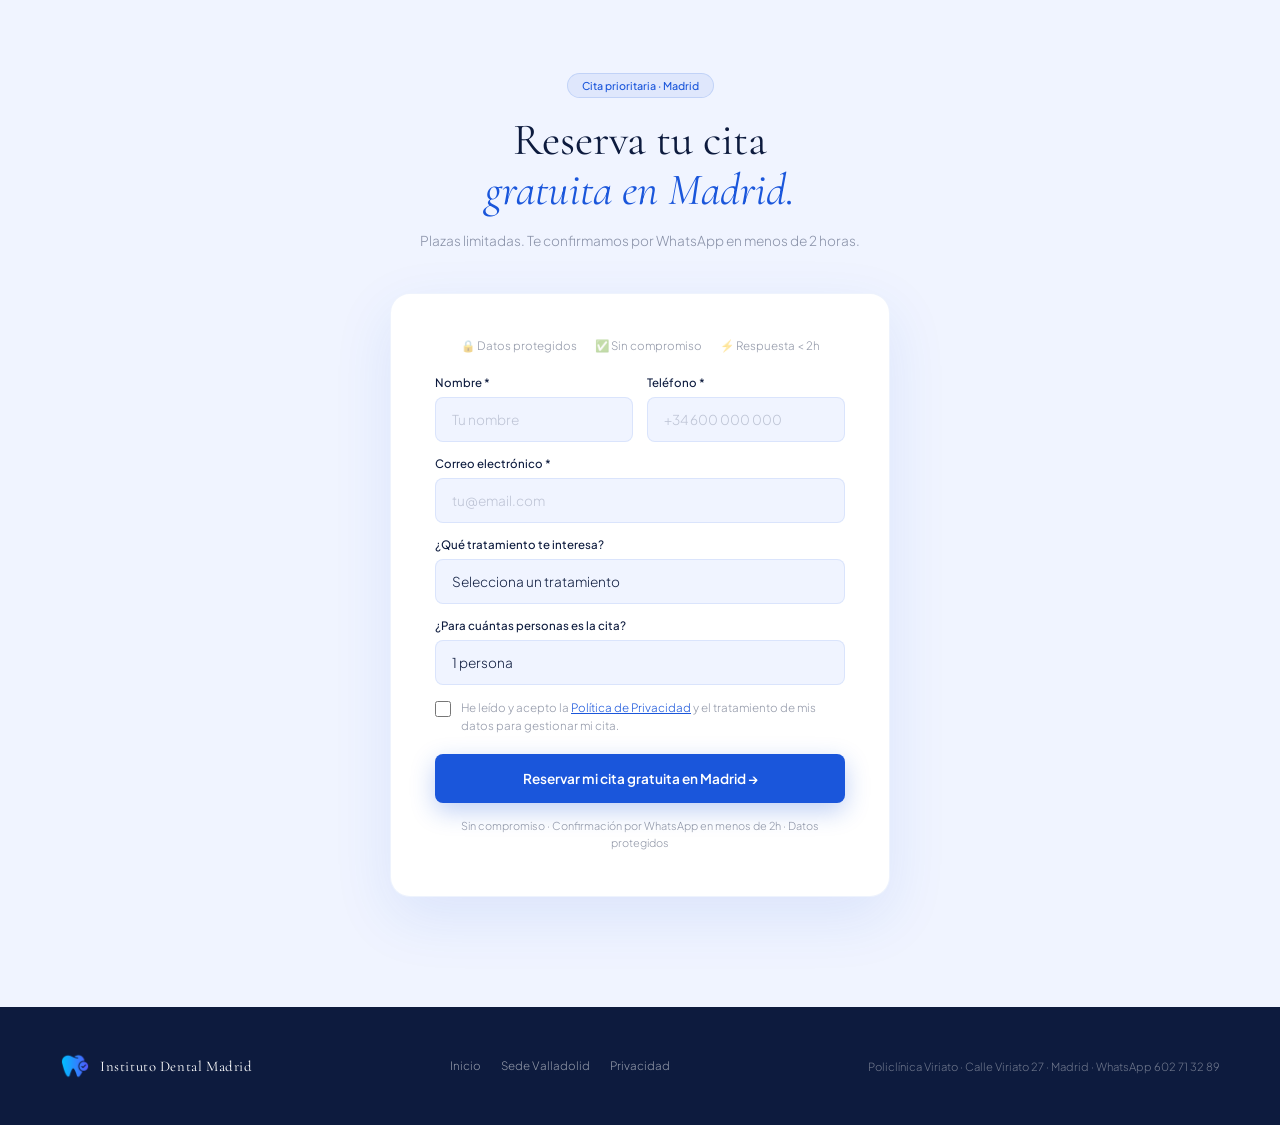
==== commit 809b1673: "Anadir campo 'numero de personas' en formularios de ambas sedes Permite pedir cita para varias perso" ====
--- a/madrid/index.html
+++ b/madrid/index.html
@@ -226,7 +226,7 @@
     </div>
     <div class="contact-map reveal reveal-delay-2">
       <iframe
-        src="https://www.google.com/maps?q=Policl%C3%ADnica%20Viriato%2C%20Calle%20Viriato%2027%2C%20Madrid&z=16&output=embed"
+        src="https://www.google.com/maps?q=Policl%C3%ADnica+Viriato%2C+40.4359785%2C-3.7012109&z=17&output=embed"
         style="border:0;width:100%;height:100%;min-height:400px;display:block;"
         loading="lazy" referrerpolicy="no-referrer-when-downgrade" allowfullscreen
         title="Ubicación sede Madrid — Policlínica Viriato, Calle Viriato 27"></iframe>
@@ -281,6 +281,15 @@
             <option>Otro tratamiento</option>
           </select>
         </div>
+        <div class="form-group">
+          <label class="form-label" for="f-personas">¿Para cuántas personas es la cita?</label>
+          <select id="f-personas" name="personas" class="form-select">
+            <option value="1" selected>1 persona</option>
+            <option value="2">2 personas</option>
+            <option value="3">3 personas</option>
+            <option value="4">4 o más personas</option>
+          </select>
+        </div>
         <label class="form-consent">
           <input type="checkbox" id="f-consent" name="consentimiento" value="si" required>
           <span>He leído y acepto la <a href="../privacidad.html" target="_blank" rel="noopener">Política de Privacidad</a> y el tratamiento de mis datos para gestionar mi cita.</span>
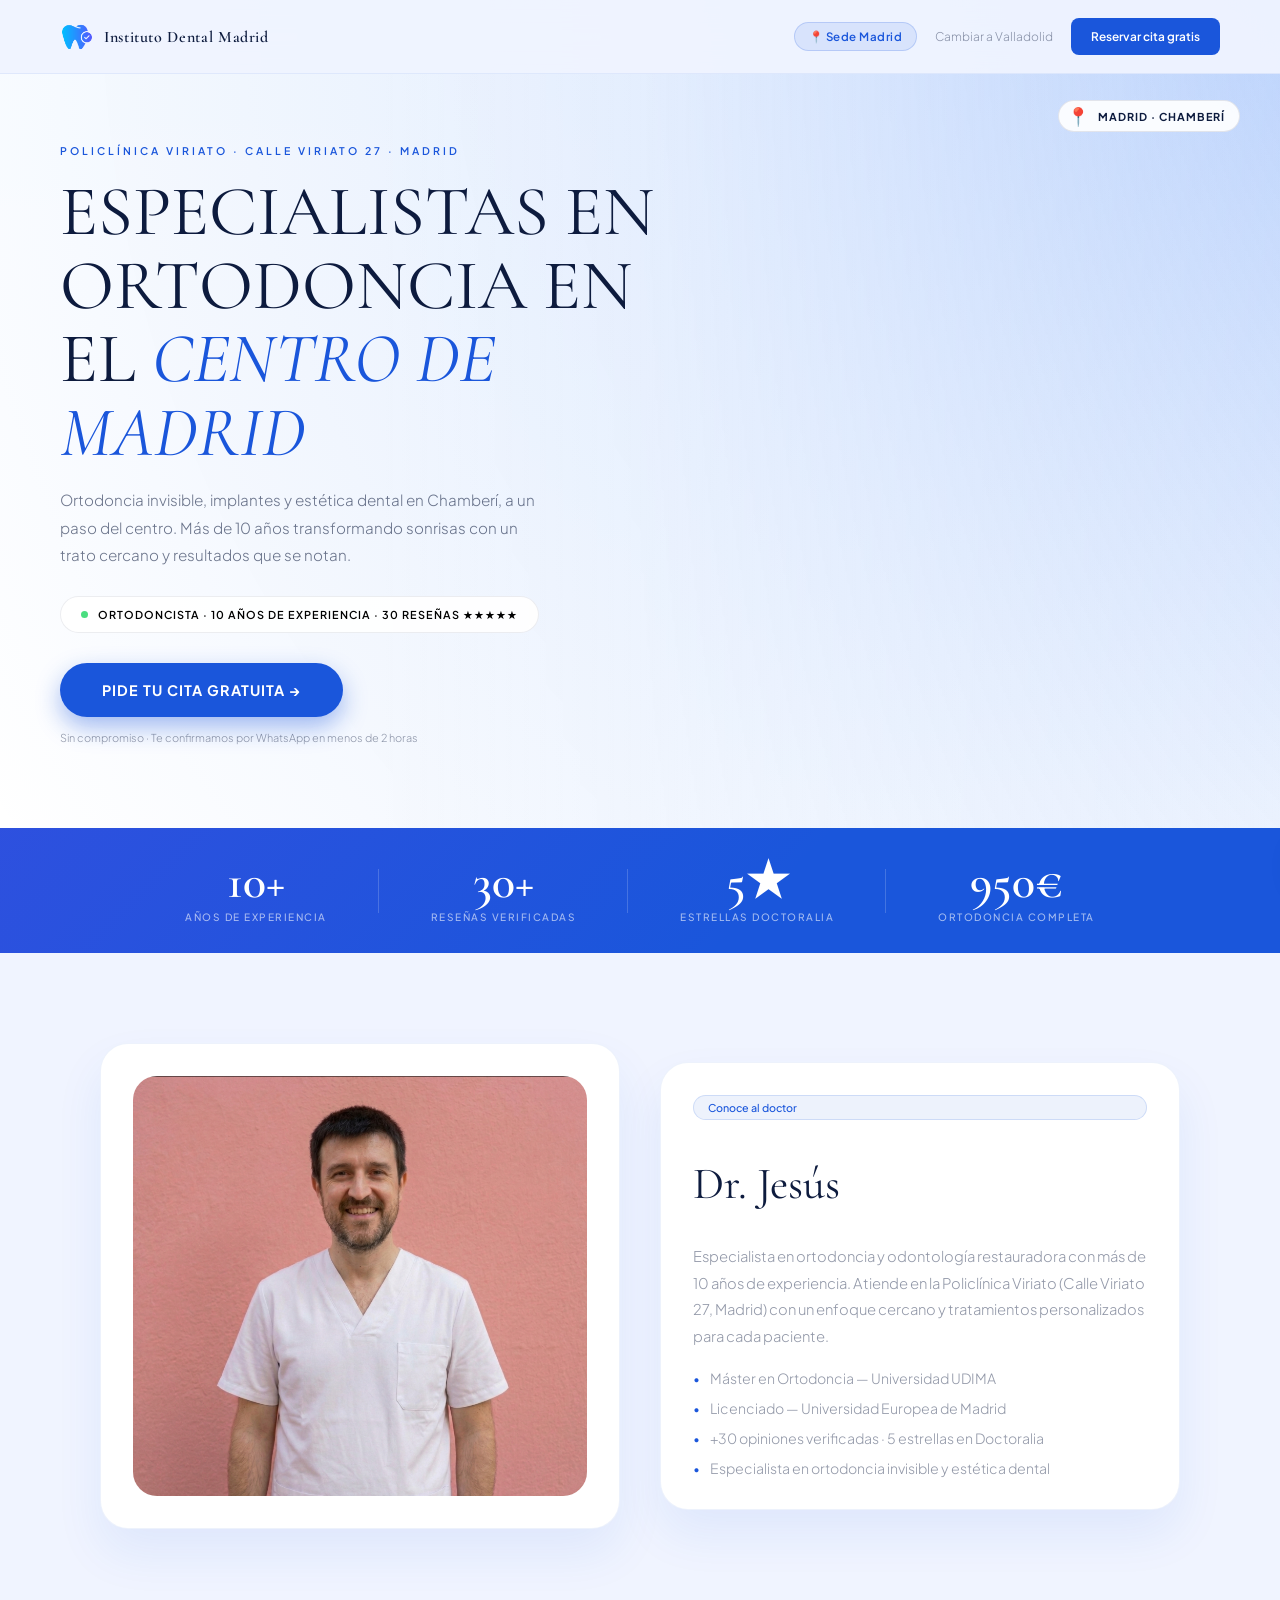
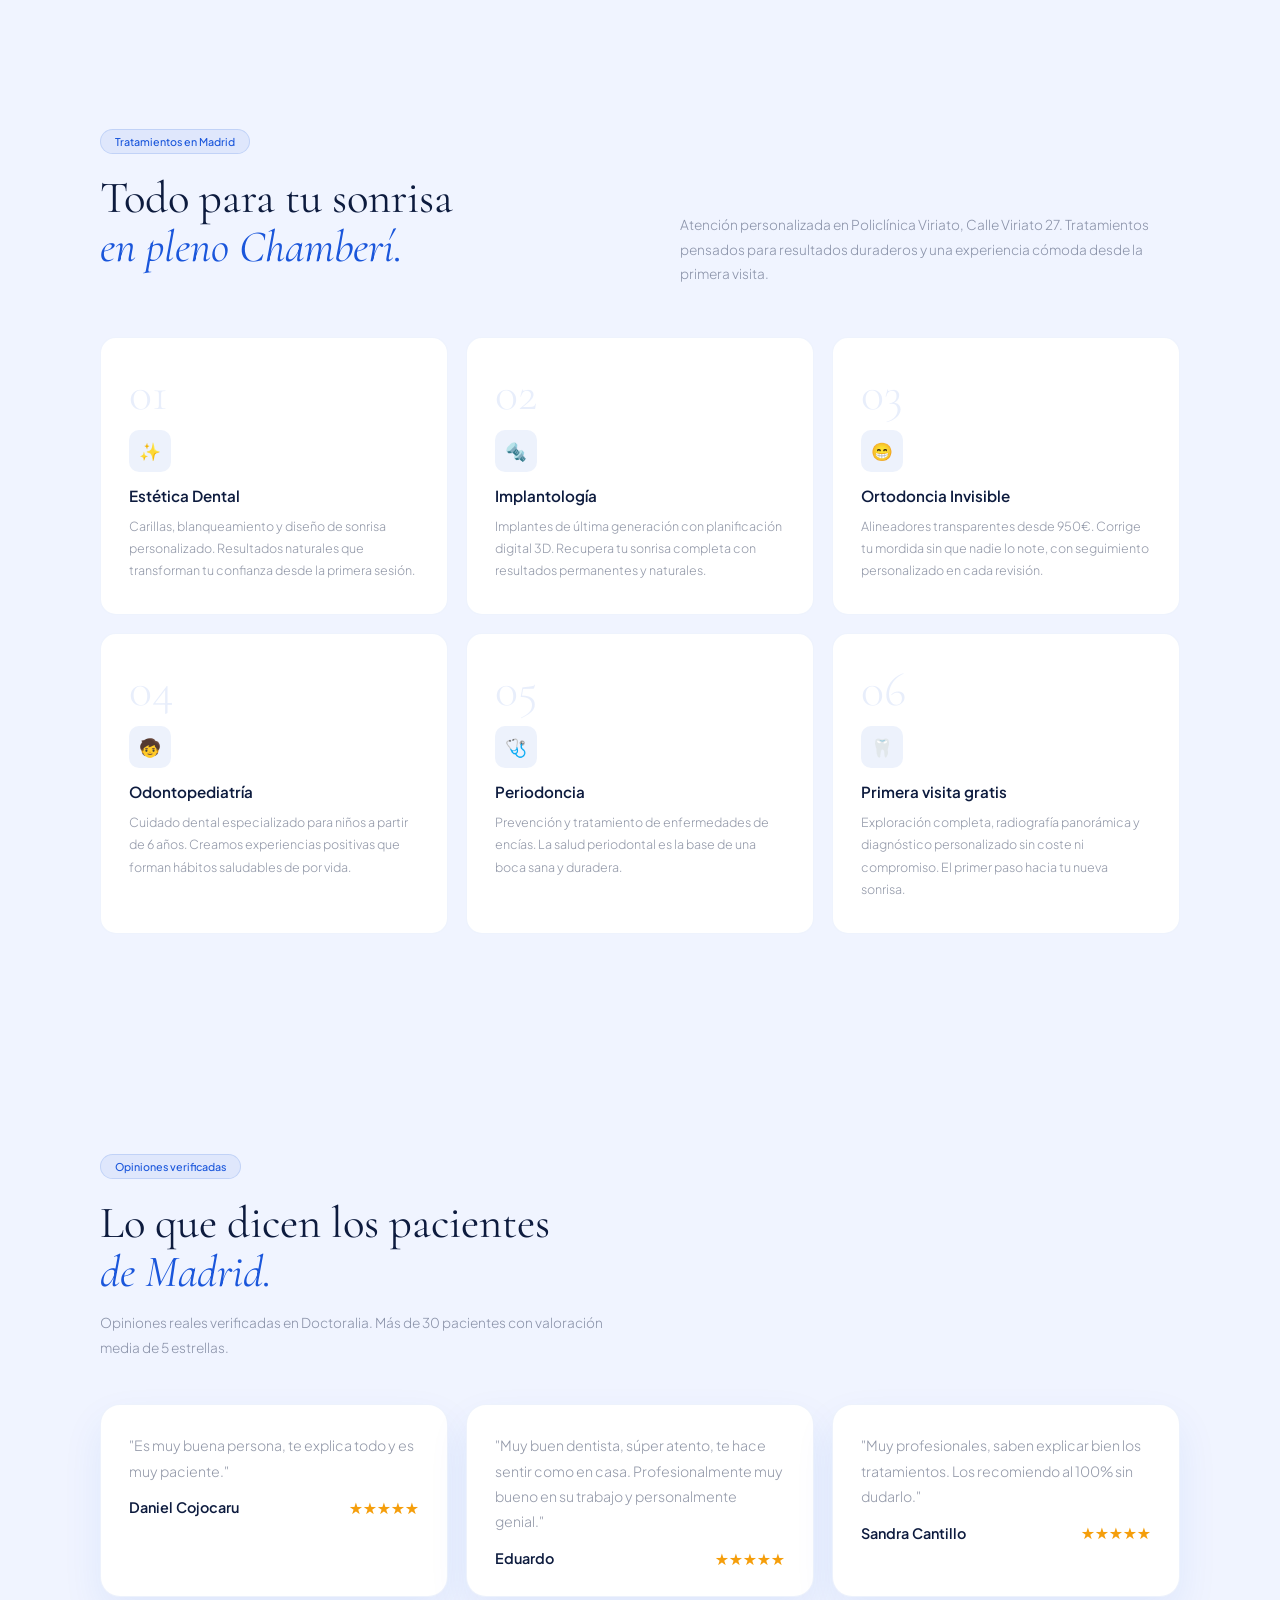
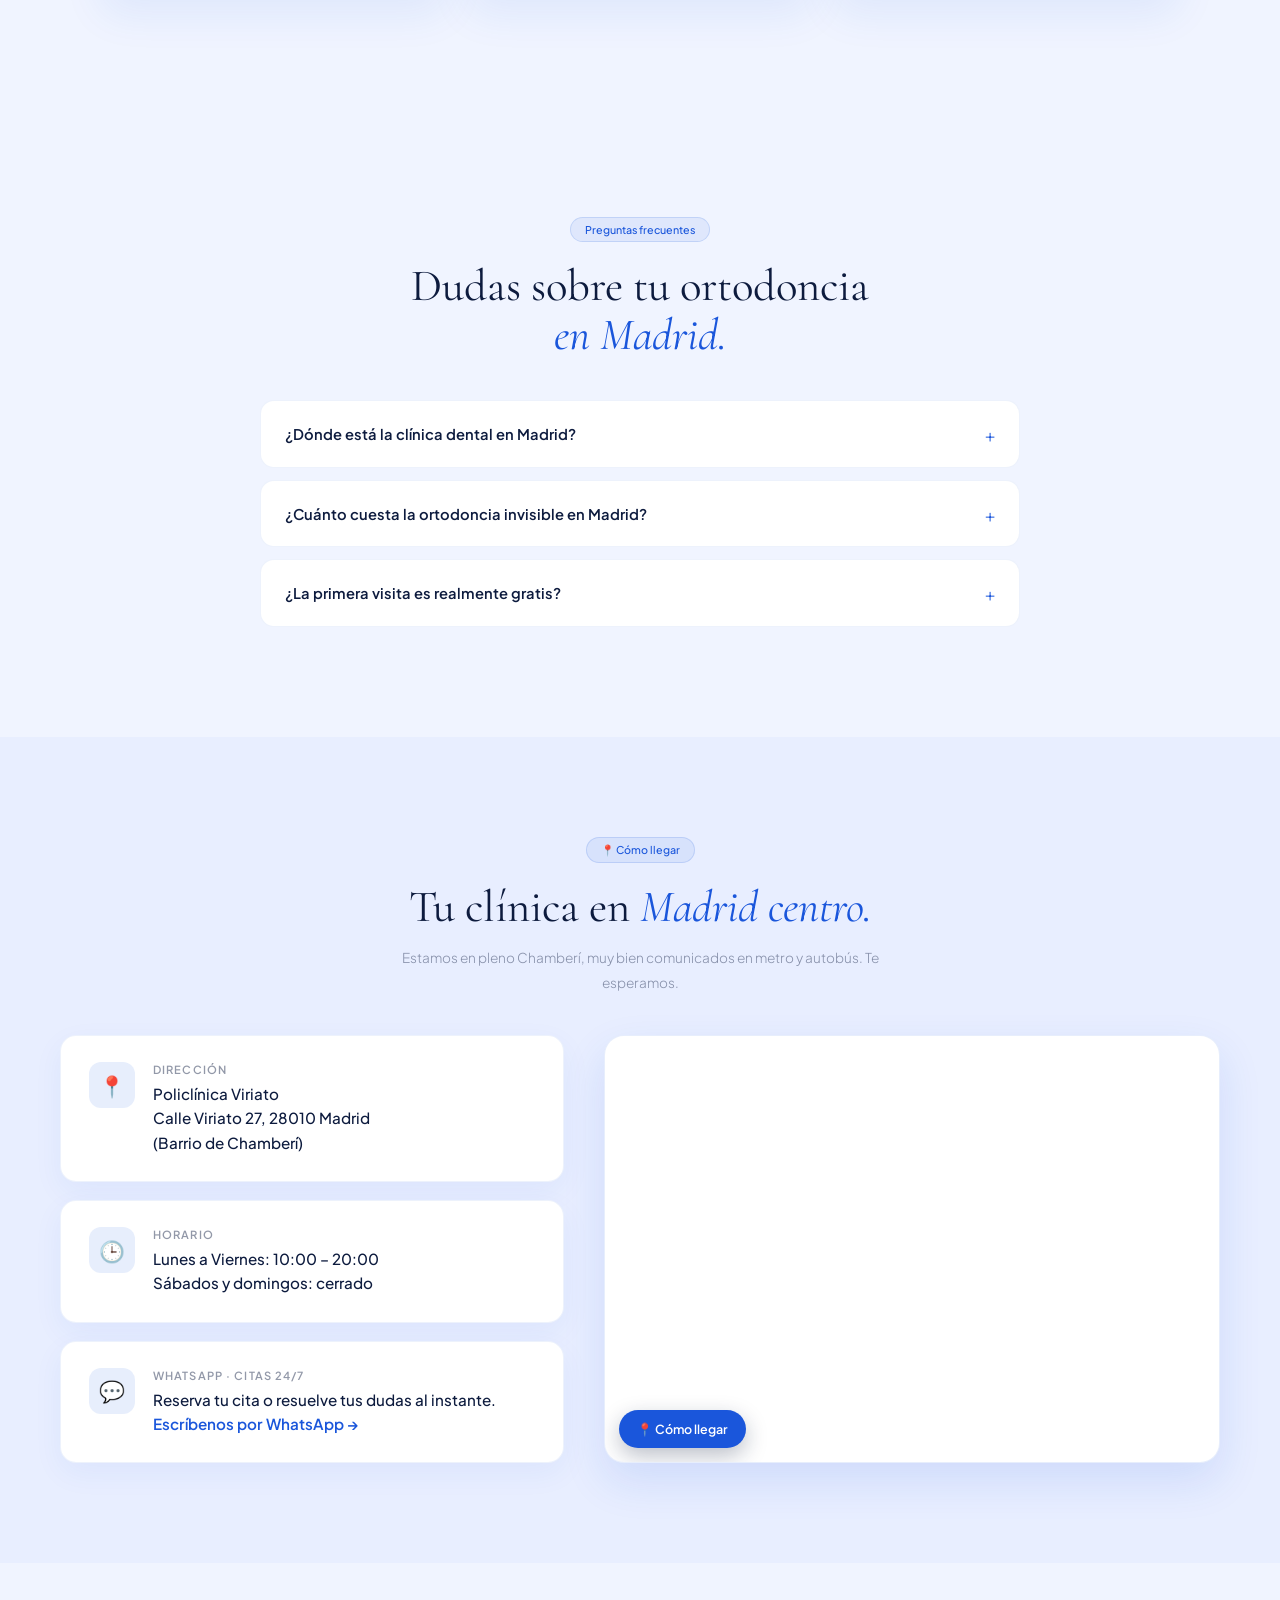
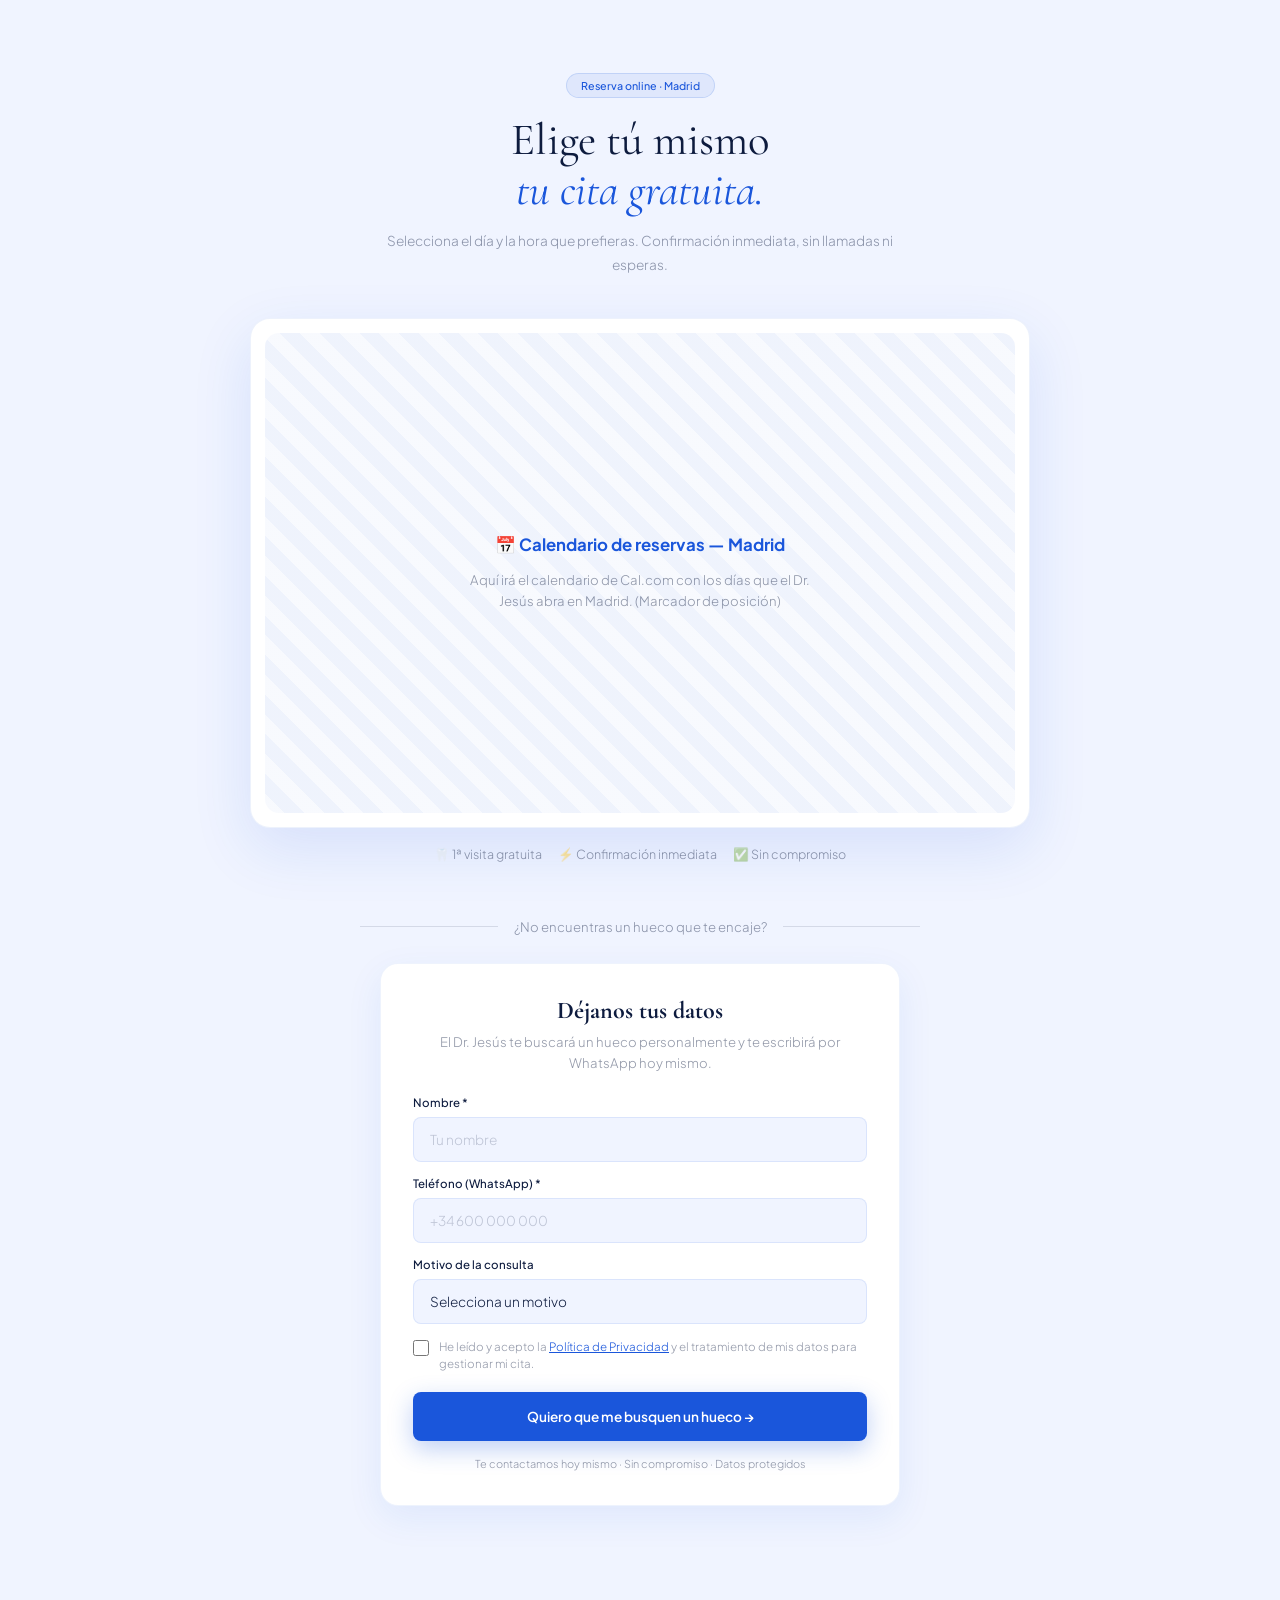
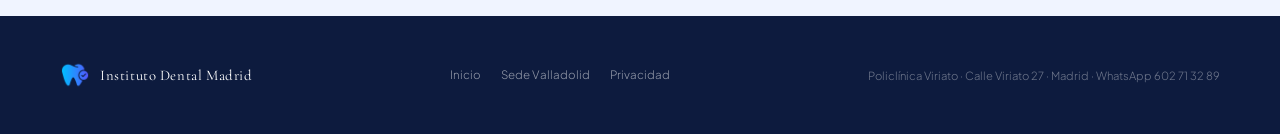
==== commit f8a210ca: "Estrategia sin WhatsApp API: calendario Cal.com + formulario de triaje + emails - Seccion de reserva" ====
--- a/madrid/index.html
+++ b/madrid/index.html
@@ -235,74 +235,78 @@
   </div>
 </section>
 
-<!-- ===================== FORMULARIO DE CAPTACIÓN ===================== -->
-<section class="form-section" id="reserva">
-  <div class="section-eyebrow reveal" style="margin:0 auto 18px;">Cita prioritaria · Madrid</div>
-  <h2 class="section-title reveal">Reserva tu cita<br><em>gratuita en Madrid.</em></h2>
-  <p class="section-desc reveal" style="margin:10px auto 0;text-align:center;">Plazas limitadas. Te confirmamos por WhatsApp en menos de 2 horas.</p>
-
-  <div class="form-wrap reveal">
-    <div class="form-trust" style="margin-bottom:22px;">
-      <span>🔒 Datos protegidos</span><span>✅ Sin compromiso</span><span>⚡ Respuesta &lt; 2h</span>
-    </div>
+<!-- ===================== AGENDAMIENTO (calendario + triaje) ===================== -->
+<section class="booking-section" id="reserva">
+  <div class="section-eyebrow reveal" style="margin:0 auto 18px;">Reserva online · Madrid</div>
+  <h2 class="section-title reveal">Elige tú mismo<br><em>tu cita gratuita.</em></h2>
+  <p class="section-desc reveal" style="margin:10px auto 0;text-align:center;">Selecciona el día y la hora que prefieras. Confirmación inmediata, sin llamadas ni esperas.</p>
+
+  <!-- CALENDARIO INCRUSTADO (CTA principal) -->
+  <div class="booking-cal reveal">
+    <!-- ▼▼▼ SUSTITUYE por el iframe de Cal.com de la sede de MADRID ▼▼▼ -->
+    <!--
+    <iframe src="https://cal.com/instituto-dental-madrid/primera-visita?embed=true"
+            loading="lazy" title="Reserva tu cita en Madrid"></iframe>
+    -->
+    <div class="booking-cal-placeholder">
+      <strong>📅 Calendario de reservas — Madrid</strong>
+      <span>Aquí irá el calendario de Cal.com con los días que el Dr. Jesús abra en Madrid. (Marcador de posición)</span>
+    </div>
+    <!-- ▲▲▲ -->
+  </div>
+  <div class="booking-trust reveal">
+    <span>🦷 1ª visita gratuita</span><span>⚡ Confirmación inmediata</span><span>✅ Sin compromiso</span>
+  </div>
+
+  <!-- DIVISOR -->
+  <div class="booking-divider reveal">¿No encuentras un hueco que te encaje?</div>
+
+  <!-- FORMULARIO DE TRIAJE (red de seguridad) -->
+  <div class="triage-wrap reveal">
+    <h3>Déjanos tus datos</h3>
+    <p class="triage-sub">El Dr. Jesús te buscará un hueco personalmente y te escribirá por WhatsApp hoy mismo.</p>
 
     <div class="form-error-msg" id="form-error">
-      Ha ocurrido un error al enviar el formulario. Por favor, inténtalo de nuevo o escríbenos por WhatsApp al 602 71 32 89.
-    </div>
-
-    <!-- action apunta al webhook de n8n · method POST · funciona también sin JavaScript -->
-    <form id="lead-form" action="https://clinicas-dentales-n8n.blpzay.easypanel.host/webhook/dental-lead-web" method="POST">
-      <!-- CAMPO OCULTO CLAVE PARA LA AUTOMATIZACIÓN POR SEDE -->
+      Ha ocurrido un error al enviar el formulario. Por favor, inténtalo de nuevo.
+    </div>
+
+    <form id="lead-form" action="https://clinicas-dentales-n8n.blpzay.easypanel.host/webhook/dental-triaje" method="POST">
       <input type="hidden" name="sede" value="madrid">
 
       <div id="form-fields">
-        <div class="form-row">
-          <div class="form-group">
-            <label class="form-label" for="f-nombre">Nombre *</label>
-            <input type="text" id="f-nombre" name="nombre" class="form-input" placeholder="Tu nombre" required>
-          </div>
-          <div class="form-group">
-            <label class="form-label" for="f-telefono">Teléfono *</label>
-            <input type="tel" id="f-telefono" name="telefono" class="form-input" placeholder="+34 600 000 000" required>
-          </div>
-        </div>
         <div class="form-group">
-          <label class="form-label" for="f-email">Correo electrónico *</label>
-          <input type="email" id="f-email" name="email" class="form-input" placeholder="tu@email.com" required>
+          <label class="form-label" for="f-nombre">Nombre *</label>
+          <input type="text" id="f-nombre" name="nombre" class="form-input" placeholder="Tu nombre" required>
         </div>
         <div class="form-group">
-          <label class="form-label" for="f-tratamiento">¿Qué tratamiento te interesa?</label>
-          <select id="f-tratamiento" name="tratamiento" class="form-select">
-            <option value="" disabled selected>Selecciona un tratamiento</option>
+          <label class="form-label" for="f-telefono">Teléfono (WhatsApp) *</label>
+          <input type="tel" id="f-telefono" name="telefono" class="form-input" placeholder="+34 600 000 000" required>
+        </div>
+        <div class="form-group">
+          <label class="form-label" for="f-motivo">Motivo de la consulta</label>
+          <select id="f-motivo" name="motivo" class="form-select">
+            <option value="" disabled selected>Selecciona un motivo</option>
             <option>Revisión y limpieza</option>
+            <option>Ortodoncia</option>
+            <option>Implantes dentales</option>
             <option>Estética dental</option>
-            <option>Implantes dentales</option>
-            <option>Ortodoncia invisible</option>
-            <option>Otro tratamiento</option>
-          </select>
-        </div>
-        <div class="form-group">
-          <label class="form-label" for="f-personas">¿Para cuántas personas es la cita?</label>
-          <select id="f-personas" name="personas" class="form-select">
-            <option value="1" selected>1 persona</option>
-            <option value="2">2 personas</option>
-            <option value="3">3 personas</option>
-            <option value="4">4 o más personas</option>
+            <option>Urgencia / dolor</option>
+            <option>Otro</option>
           </select>
         </div>
         <label class="form-consent">
           <input type="checkbox" id="f-consent" name="consentimiento" value="si" required>
           <span>He leído y acepto la <a href="../privacidad.html" target="_blank" rel="noopener">Política de Privacidad</a> y el tratamiento de mis datos para gestionar mi cita.</span>
         </label>
-        <button class="btn-submit" id="btn-submit" type="submit">Reservar mi cita gratuita en Madrid →</button>
-        <p class="form-note">Sin compromiso · Confirmación por WhatsApp en menos de 2h · Datos protegidos</p>
+        <button class="btn-submit" id="btn-submit" type="submit">Quiero que me busquen un hueco →</button>
+        <p class="form-note">Te contactamos hoy mismo · Sin compromiso · Datos protegidos</p>
       </div>
     </form>
 
     <div class="form-success" id="form-success">
       <div class="form-success-icon">✅</div>
       <div class="form-success-title">¡Solicitud recibida!</div>
-      <p class="form-success-text">En menos de 2 horas recibirás un WhatsApp del equipo de Madrid para confirmar tu cita gratuita.<br><br>Revisa también tu email, te hemos enviado un resumen de tu solicitud.</p>
+      <p class="form-success-text">El Dr. Jesús te escribirá hoy mismo por WhatsApp para encontrarte el mejor hueco.<br><br>Revisa también tu email, te hemos enviado un resumen.</p>
     </div>
   </div>
 </section>
--- a/assets/styles.css
+++ b/assets/styles.css
@@ -198,6 +198,26 @@
 
 /* =================== FORM =================== */
 .form-section { padding: 110px 60px; max-width: 620px; margin: 0 auto; text-align: center; }
+
+/* =================== AGENDAMIENTO (calendario + triaje) =================== */
+.booking-section { padding: 110px 60px; max-width: 900px; margin: 0 auto; text-align: center; }
+.booking-cal { background: white; border-radius: 20px; padding: 14px; margin-top: 40px; box-shadow: 0 20px 60px rgba(26,86,219,0.12); border: 1px solid rgba(26,86,219,0.08); overflow: hidden; }
+.booking-cal iframe { width: 100%; min-height: 660px; border: 0; border-radius: 14px; display: block; }
+.booking-cal-placeholder { min-height: 480px; display: flex; flex-direction: column; align-items: center; justify-content: center; gap: 14px; background: repeating-linear-gradient(45deg, rgba(26,86,219,0.03), rgba(26,86,219,0.03) 14px, rgba(26,86,219,0.07) 14px, rgba(26,86,219,0.07) 28px); border-radius: 14px; padding: 30px; text-align: center; }
+.booking-cal-placeholder strong { font-size: 1.05rem; color: var(--blue); }
+.booking-cal-placeholder span { font-size: 0.82rem; color: var(--text-muted); max-width: 360px; line-height: 1.6; }
+.booking-trust { display: flex; flex-wrap: wrap; justify-content: center; gap: 16px; margin-top: 18px; font-size: 0.78rem; color: var(--text-muted); }
+.booking-trust span { display: inline-flex; align-items: center; gap: 6px; }
+
+/* Divisor "¿no encuentras hueco?" */
+.booking-divider { display: flex; align-items: center; gap: 16px; max-width: 560px; margin: 56px auto 0; color: var(--text-muted); font-size: 0.82rem; }
+.booking-divider::before, .booking-divider::after { content: ''; flex: 1; height: 1px; background: rgba(13,27,62,0.12); }
+
+/* Formulario de triaje (fallback, más discreto) */
+.triage-wrap { background: white; border-radius: 18px; padding: 32px; margin: 28px auto 0; max-width: 520px; box-shadow: 0 12px 36px rgba(26,86,219,0.08); border: 1px solid rgba(26,86,219,0.07); text-align: left; }
+.triage-wrap h3 { font-family: 'Cormorant Garamond', serif; font-size: 1.5rem; color: var(--dark); margin-bottom: 6px; text-align: center; }
+.triage-wrap .triage-sub { font-size: 0.82rem; color: var(--text-muted); text-align: center; margin-bottom: 22px; line-height: 1.6; }
+
 .form-wrap { background: white; border-radius: 20px; padding: 44px; margin-top: 40px; box-shadow: 0 20px 60px rgba(26,86,219,0.1); border: 1px solid rgba(26,86,219,0.07); text-align: left; }
 .form-trust { display: flex; flex-wrap: wrap; justify-content: center; gap: 18px; margin-bottom: 6px; font-size: 0.72rem; color: var(--text-muted); }
 .form-trust span { display: inline-flex; align-items: center; gap: 6px; }
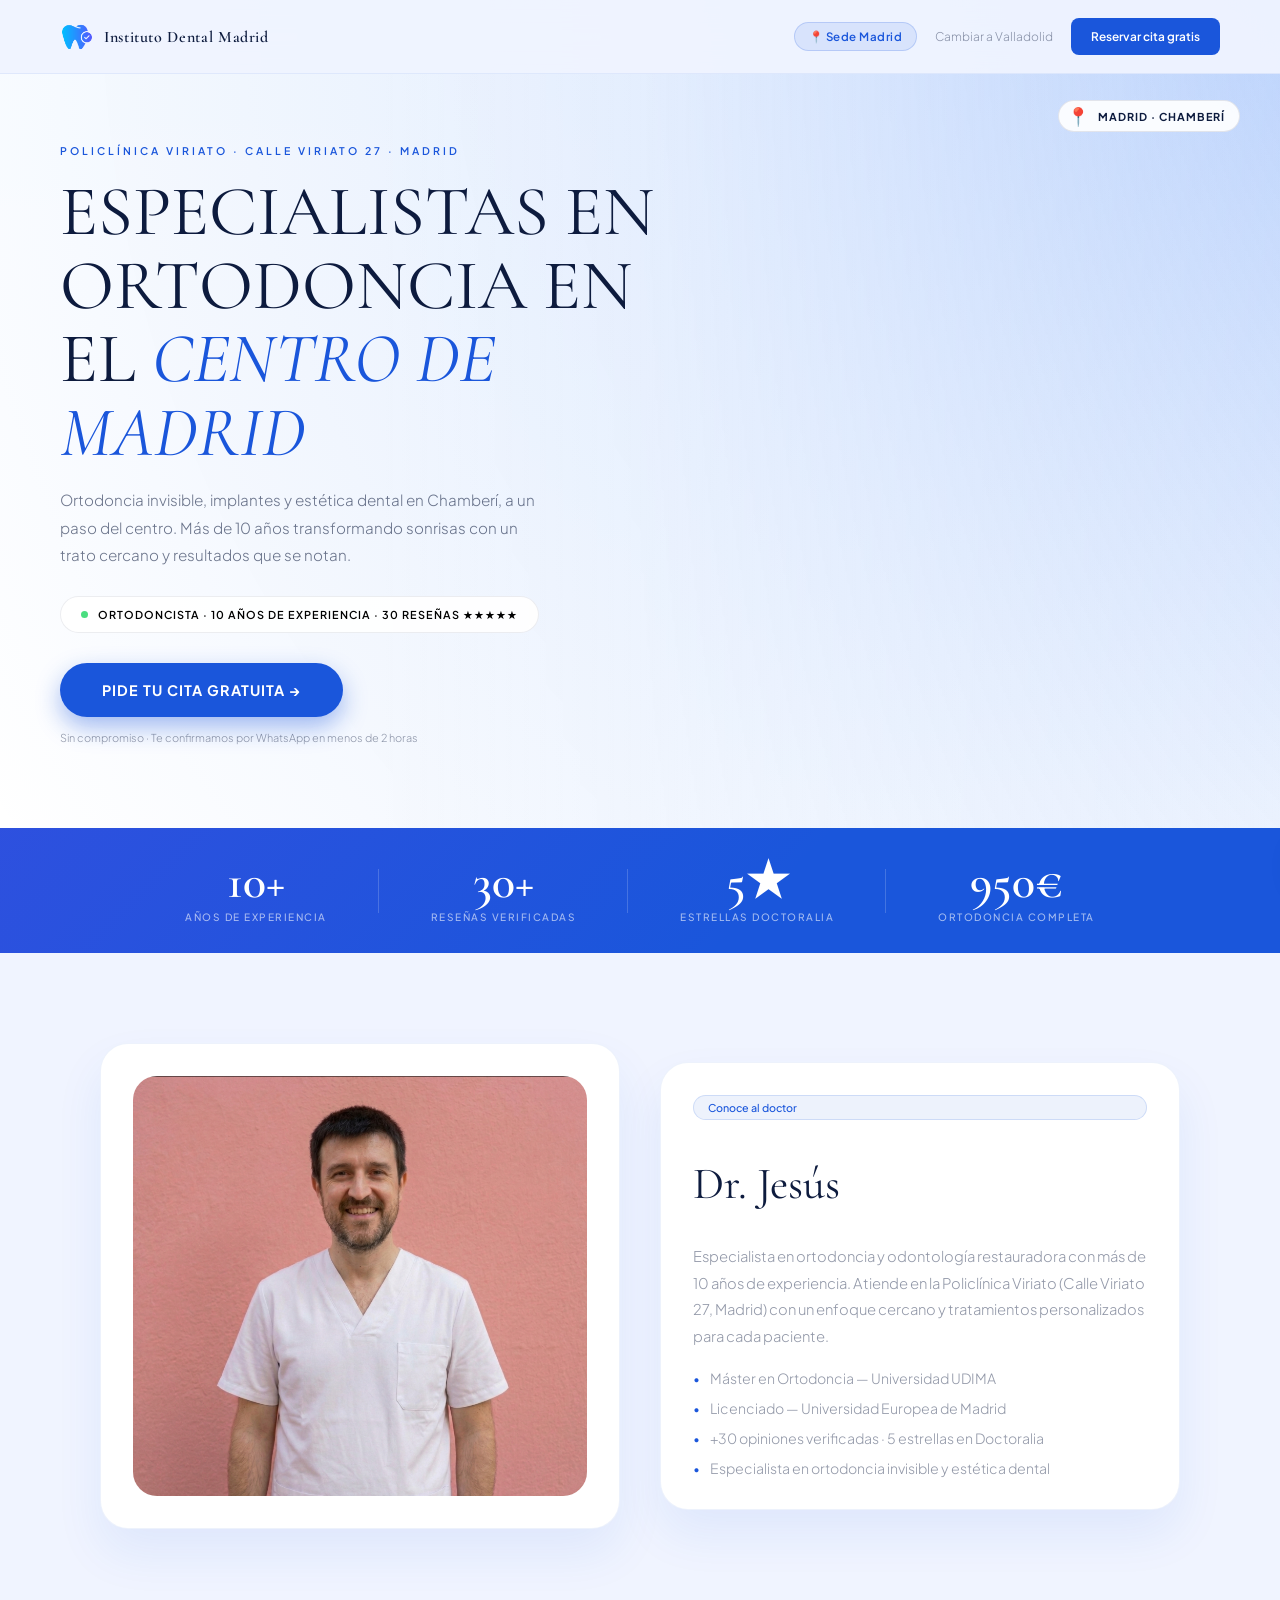
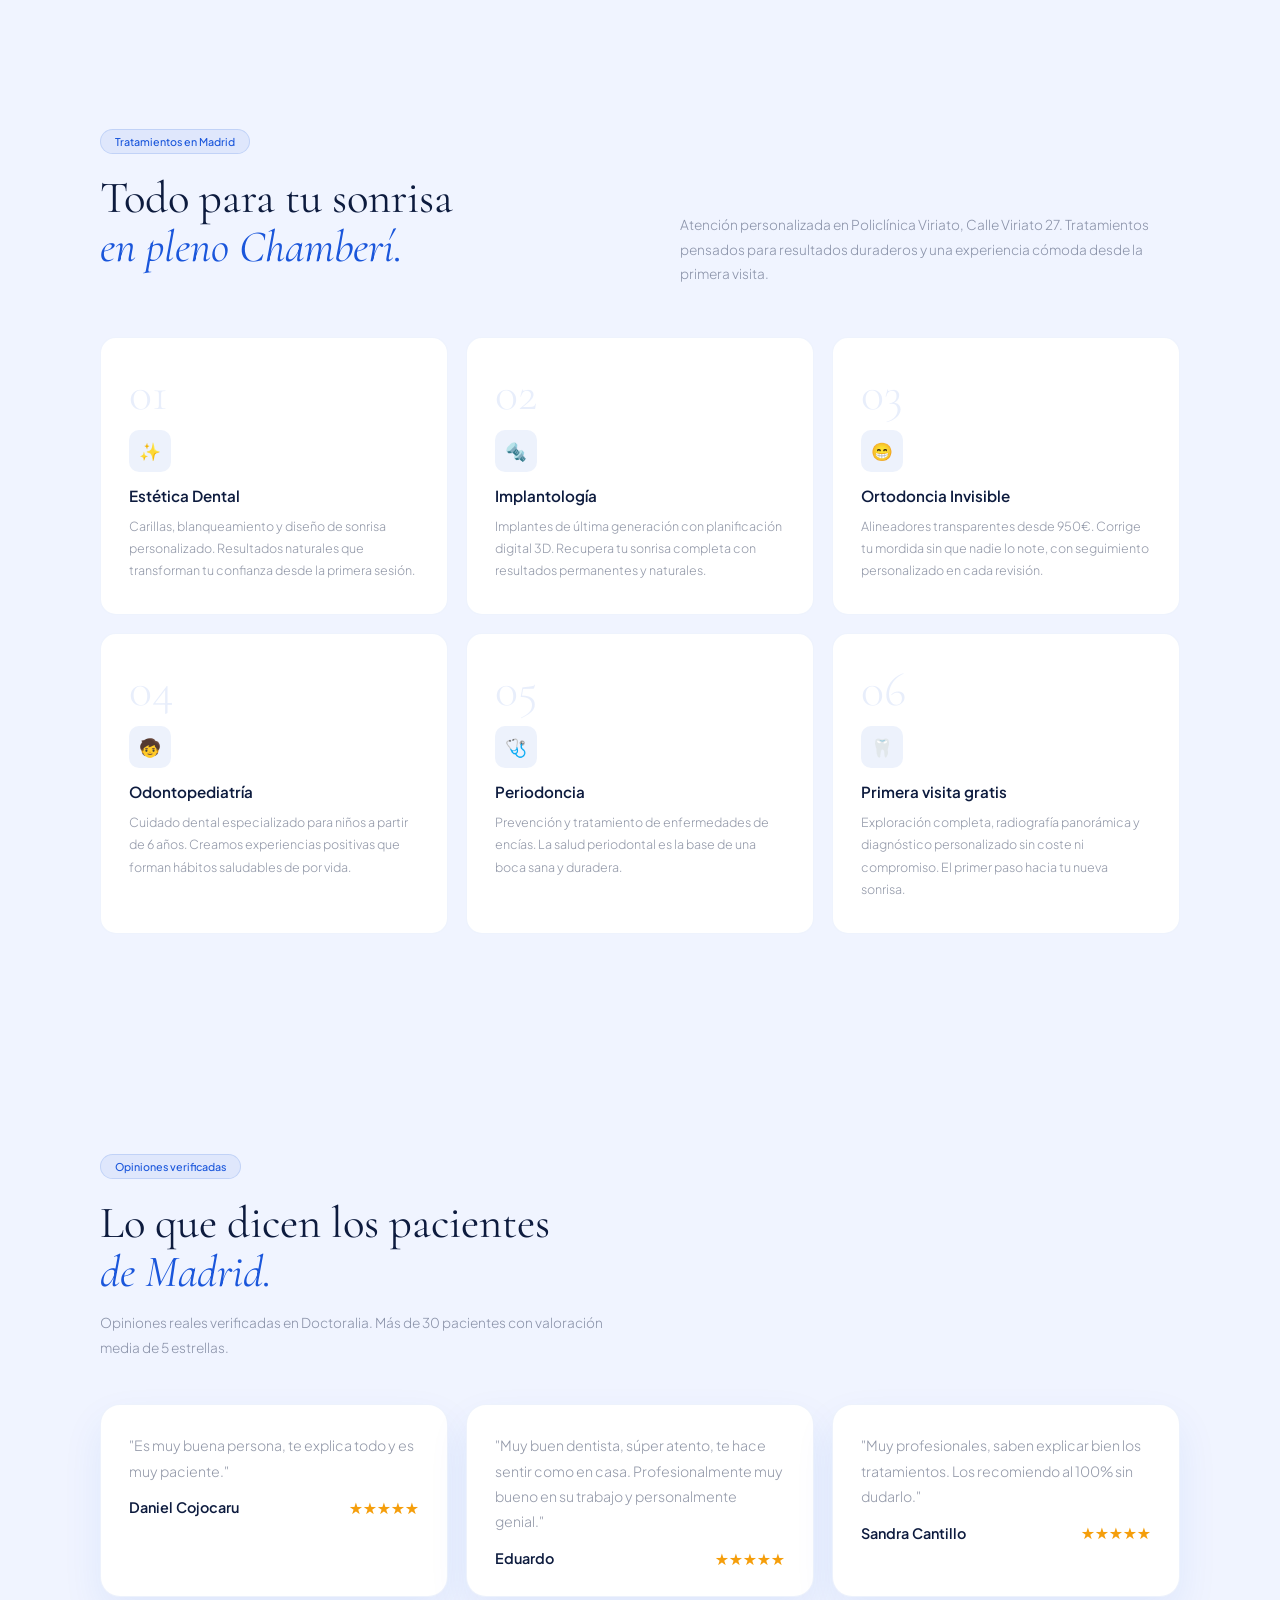
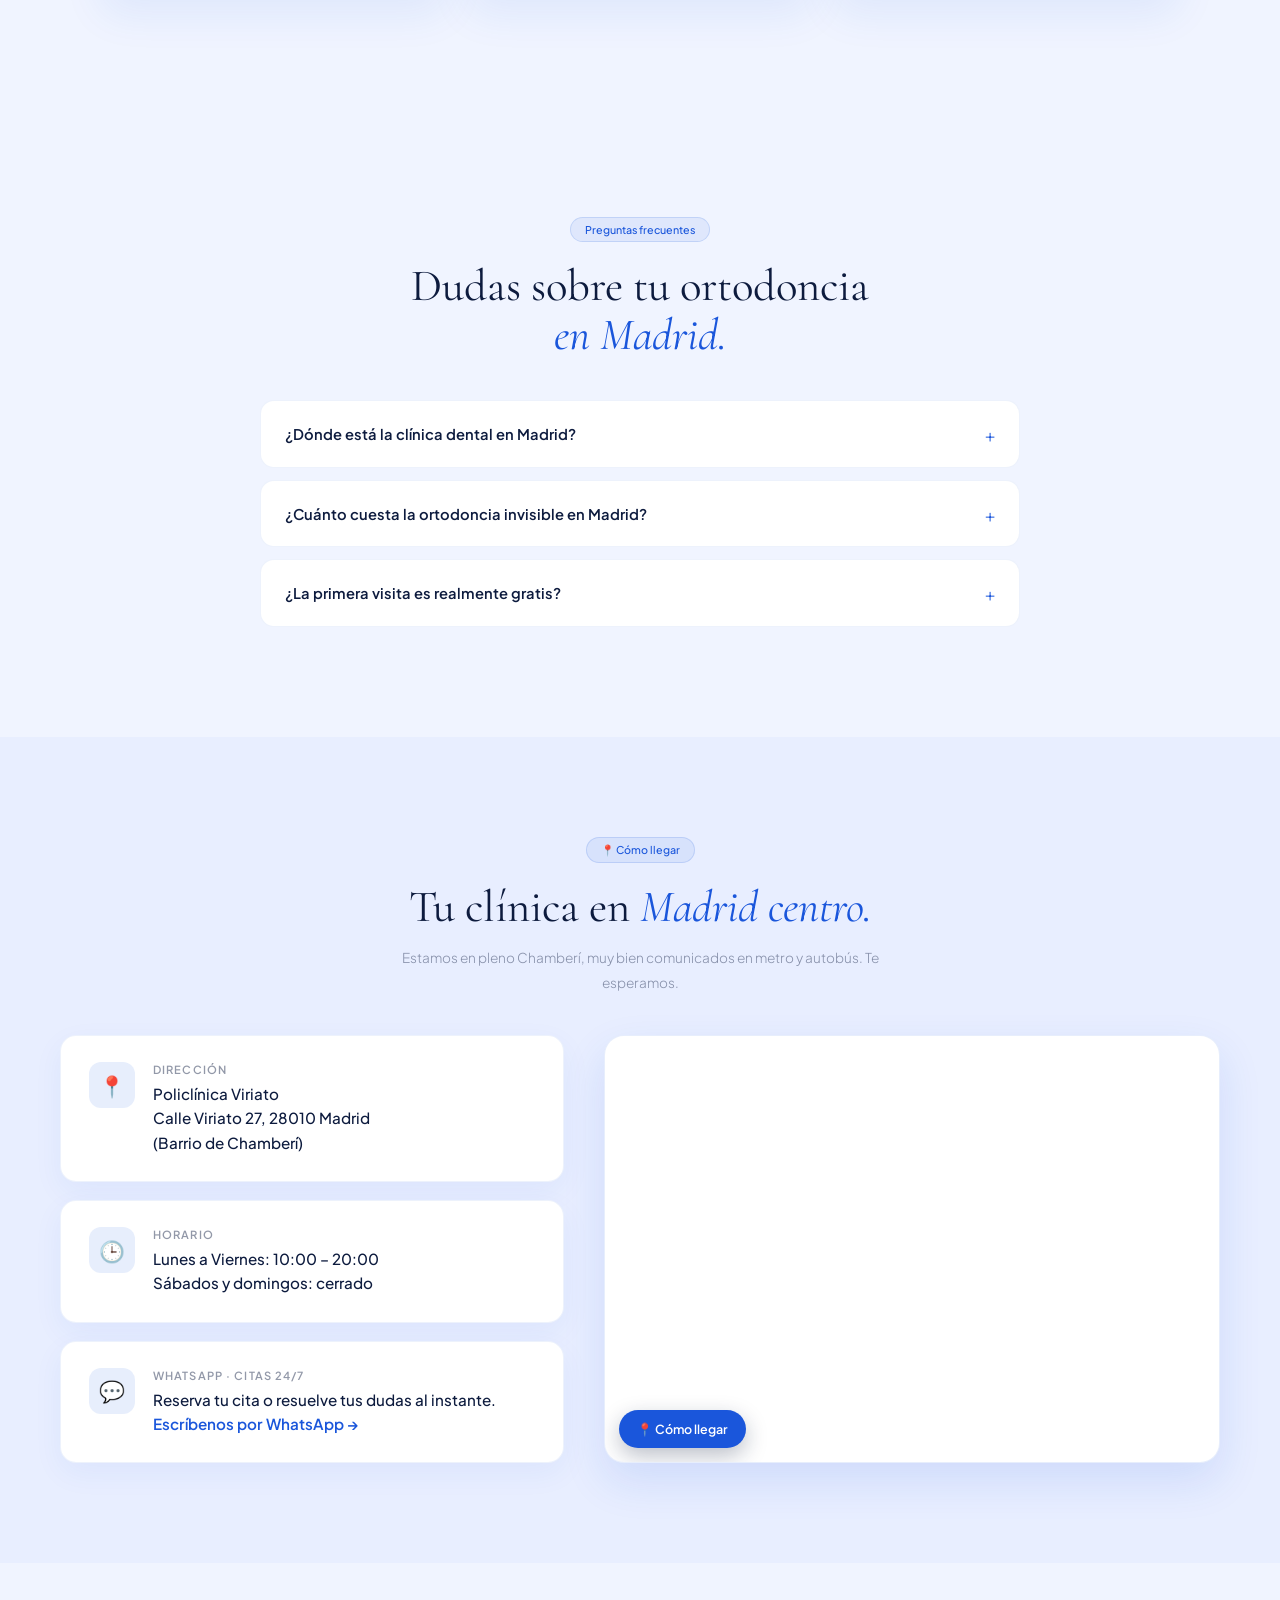
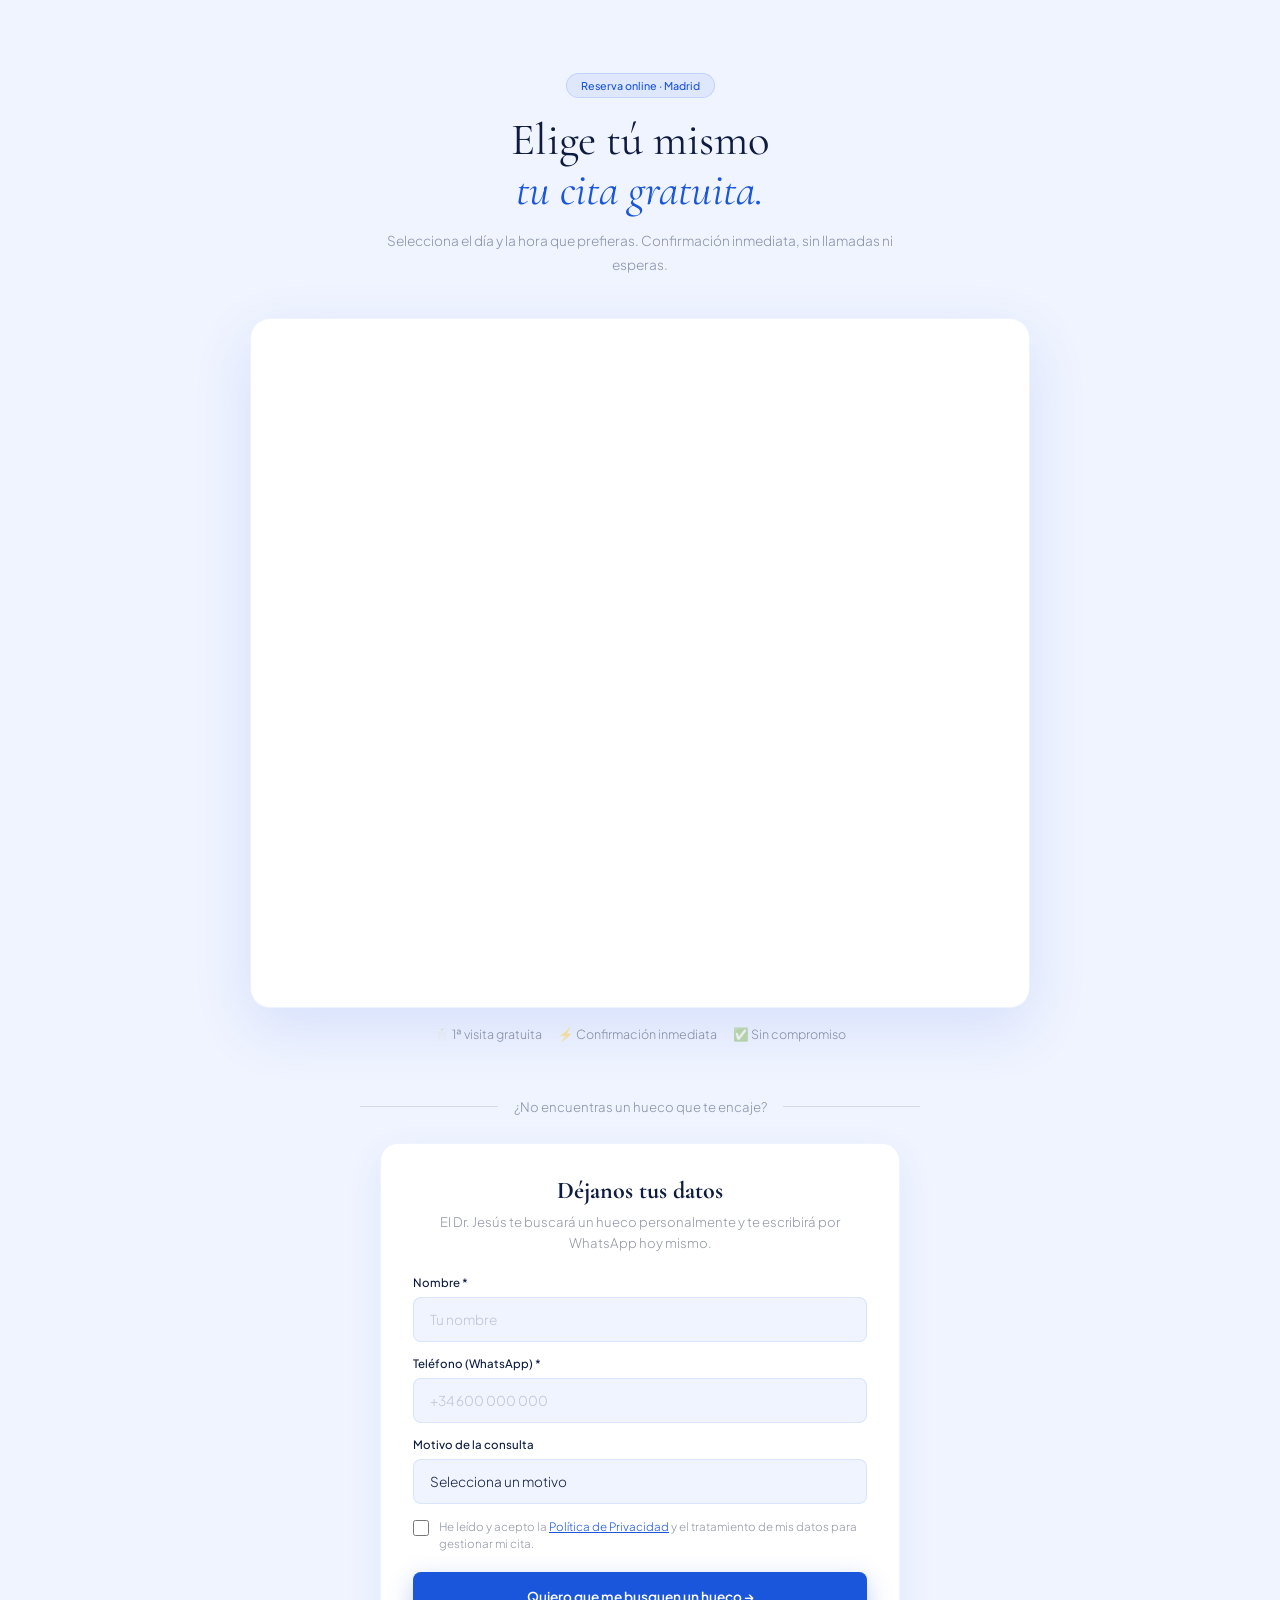
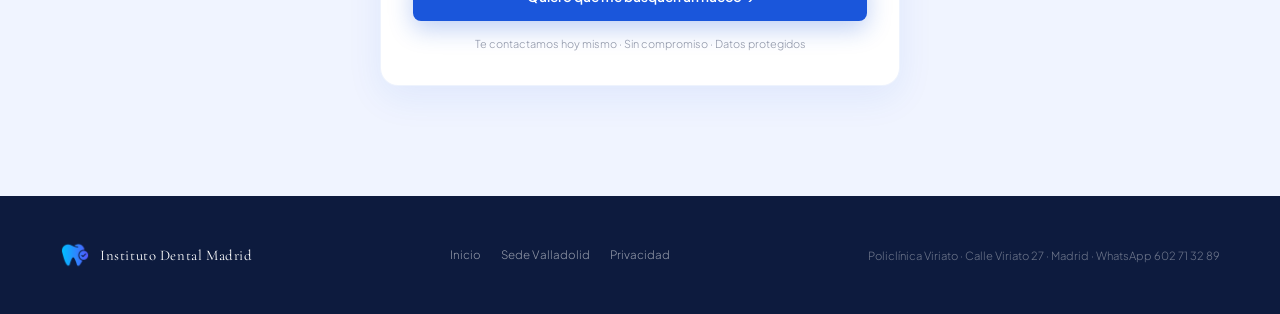
==== commit 31439a04: "feat: incrustar calendario Cal.com real en booking de Madrid y Valladolid Sustituye el placeholder p" ====
--- a/madrid/index.html
+++ b/madrid/index.html
@@ -243,16 +243,9 @@
 
   <!-- CALENDARIO INCRUSTADO (CTA principal) -->
   <div class="booking-cal reveal">
-    <!-- ▼▼▼ SUSTITUYE por el iframe de Cal.com de la sede de MADRID ▼▼▼ -->
-    <!--
-    <iframe src="https://cal.com/instituto-dental-madrid/primera-visita?embed=true"
-            loading="lazy" title="Reserva tu cita en Madrid"></iframe>
-    -->
-    <div class="booking-cal-placeholder">
-      <strong>📅 Calendario de reservas — Madrid</strong>
-      <span>Aquí irá el calendario de Cal.com con los días que el Dr. Jesús abra en Madrid. (Marcador de posición)</span>
-    </div>
-    <!-- ▲▲▲ -->
+    <iframe src="https://cal.com/institutodental/madrid?embed=true&theme=light"
+            loading="lazy" title="Reserva tu cita gratuita en Madrid"
+            style="width:100%;height:100%;min-height:660px;border:0;"></iframe>
   </div>
   <div class="booking-trust reveal">
     <span>🦷 1ª visita gratuita</span><span>⚡ Confirmación inmediata</span><span>✅ Sin compromiso</span>
